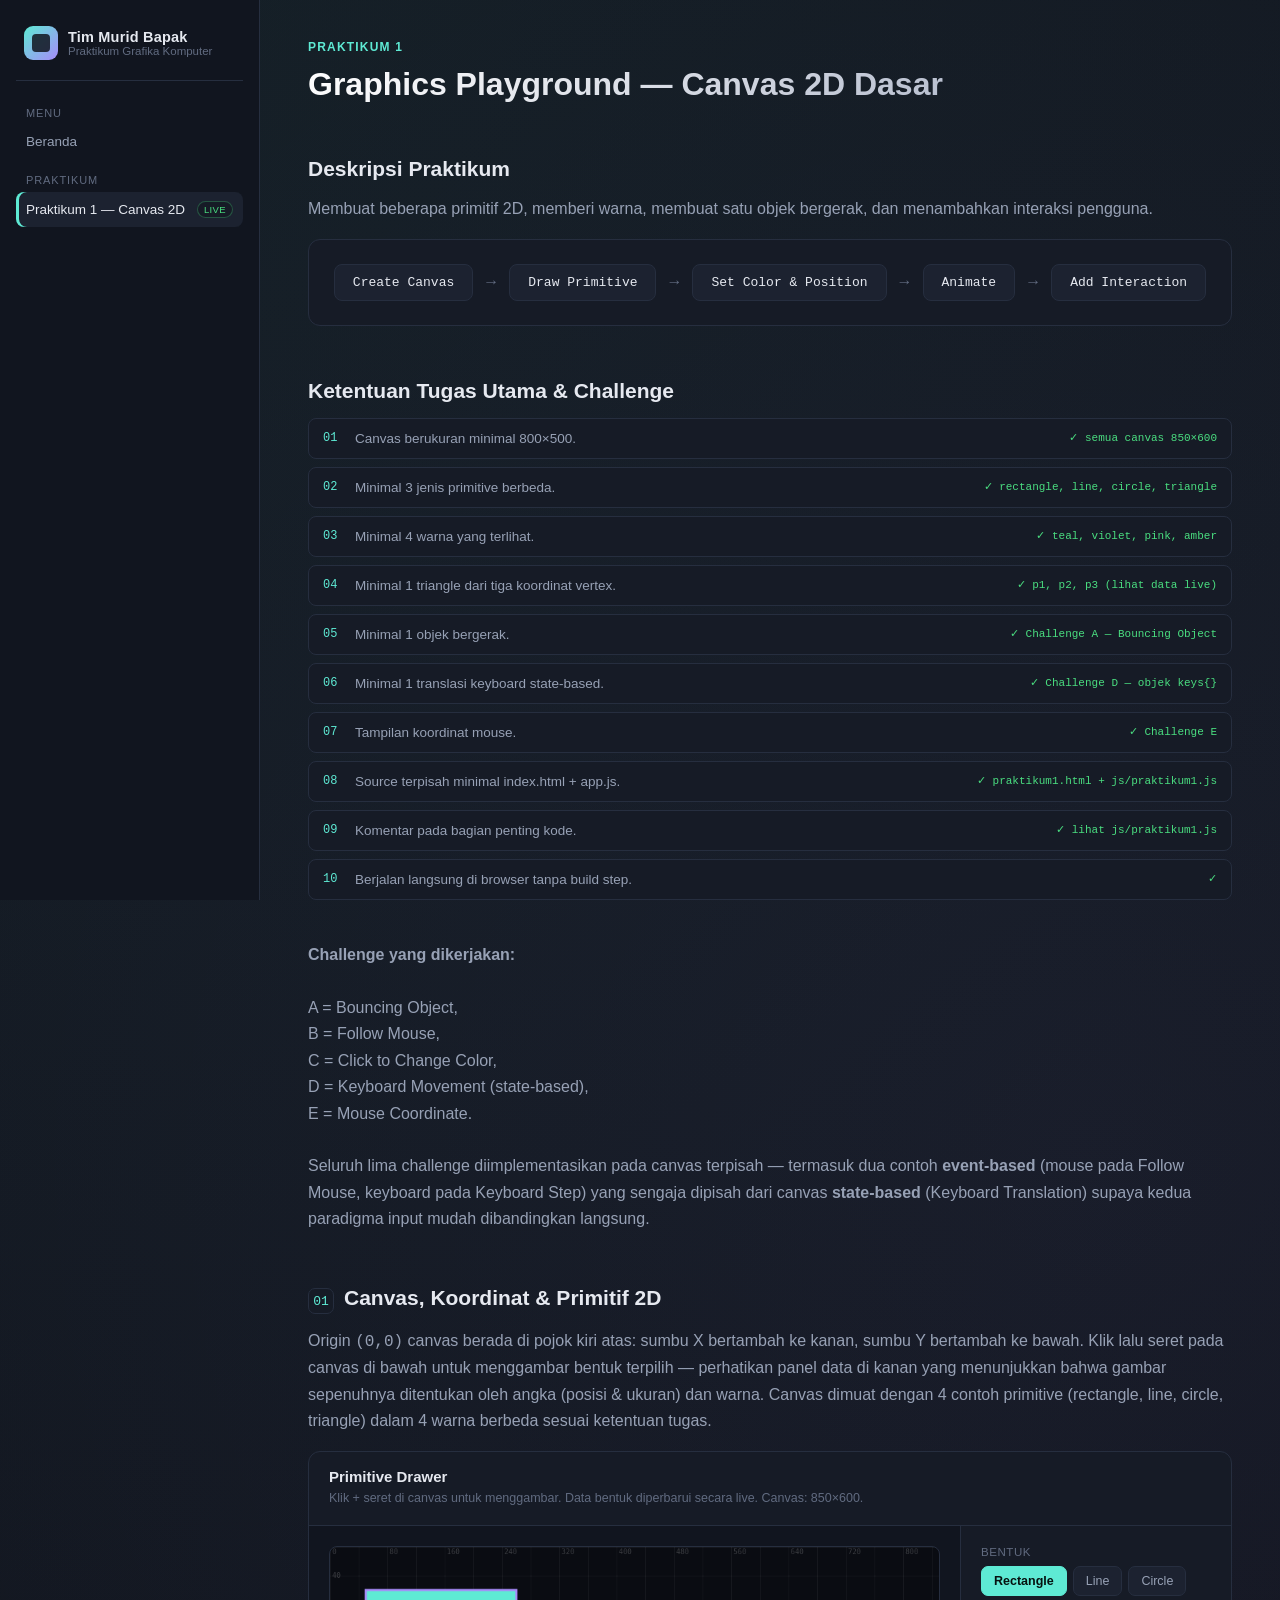
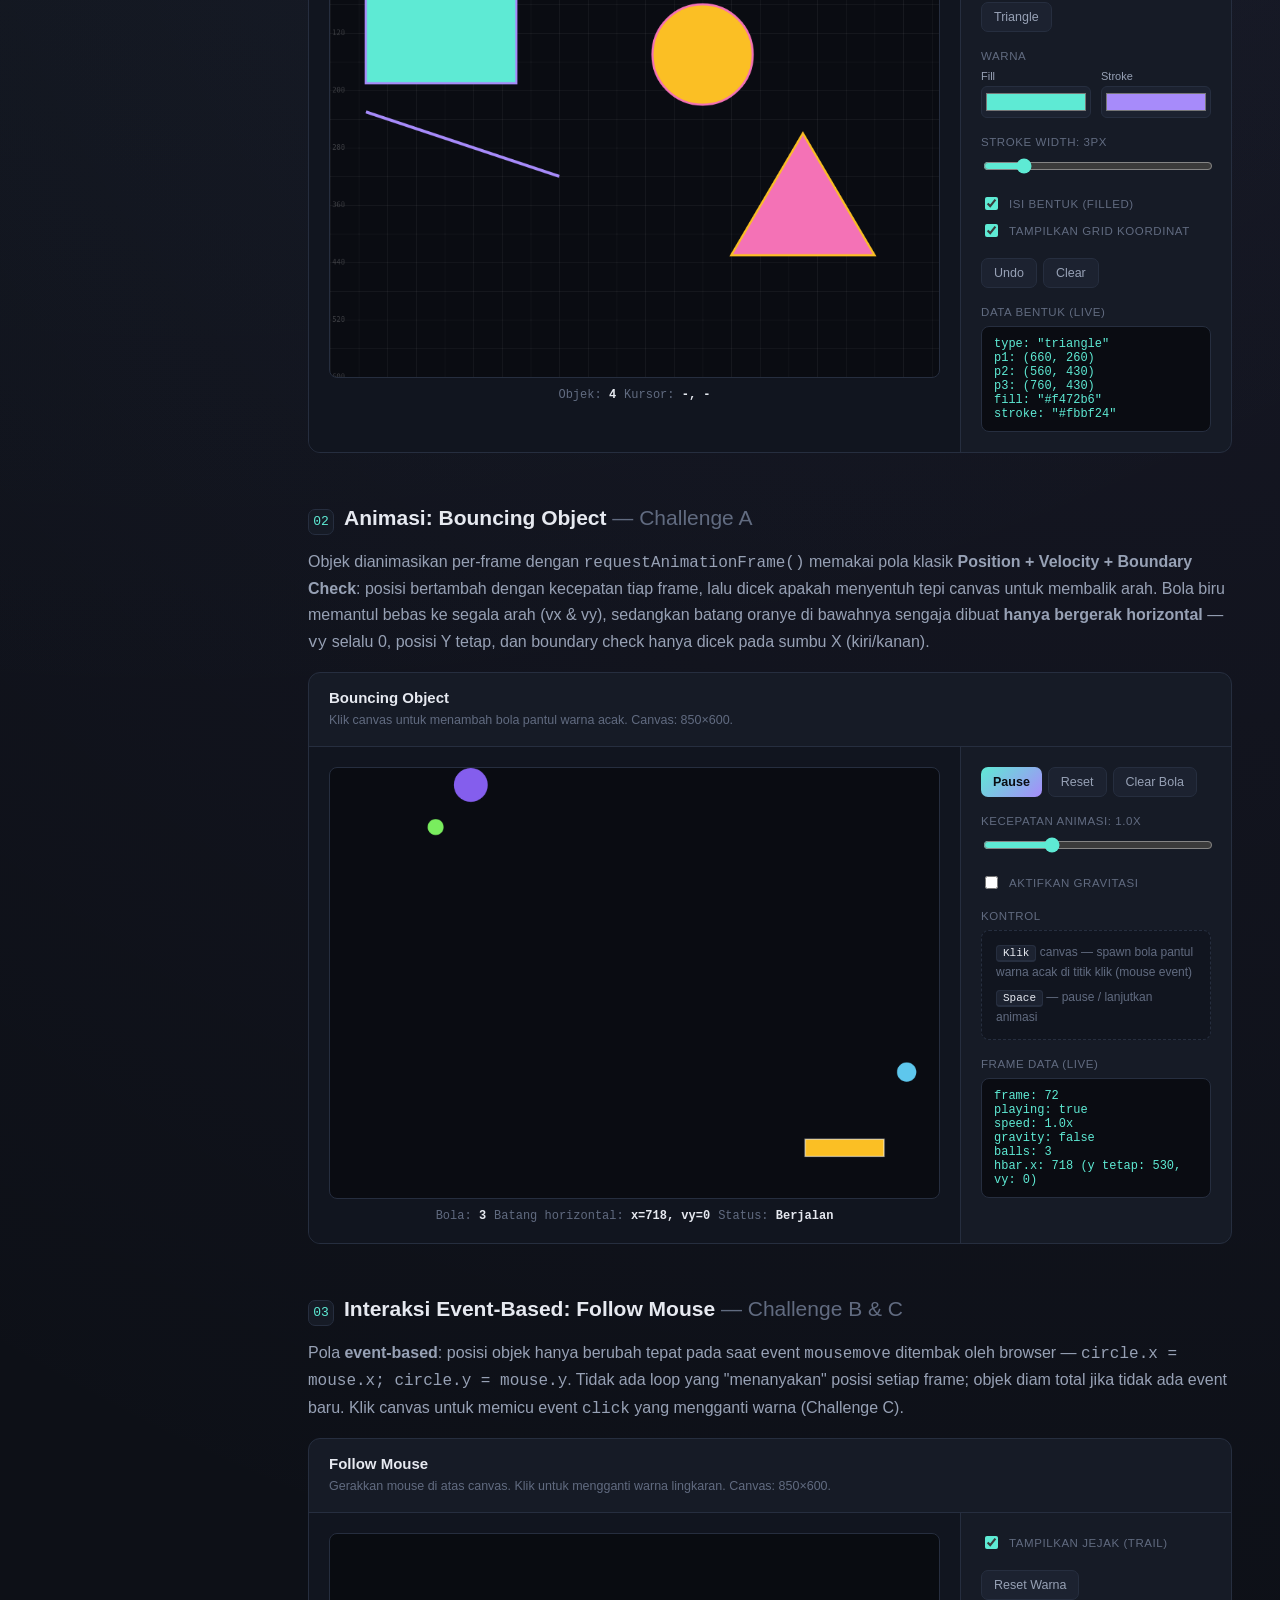
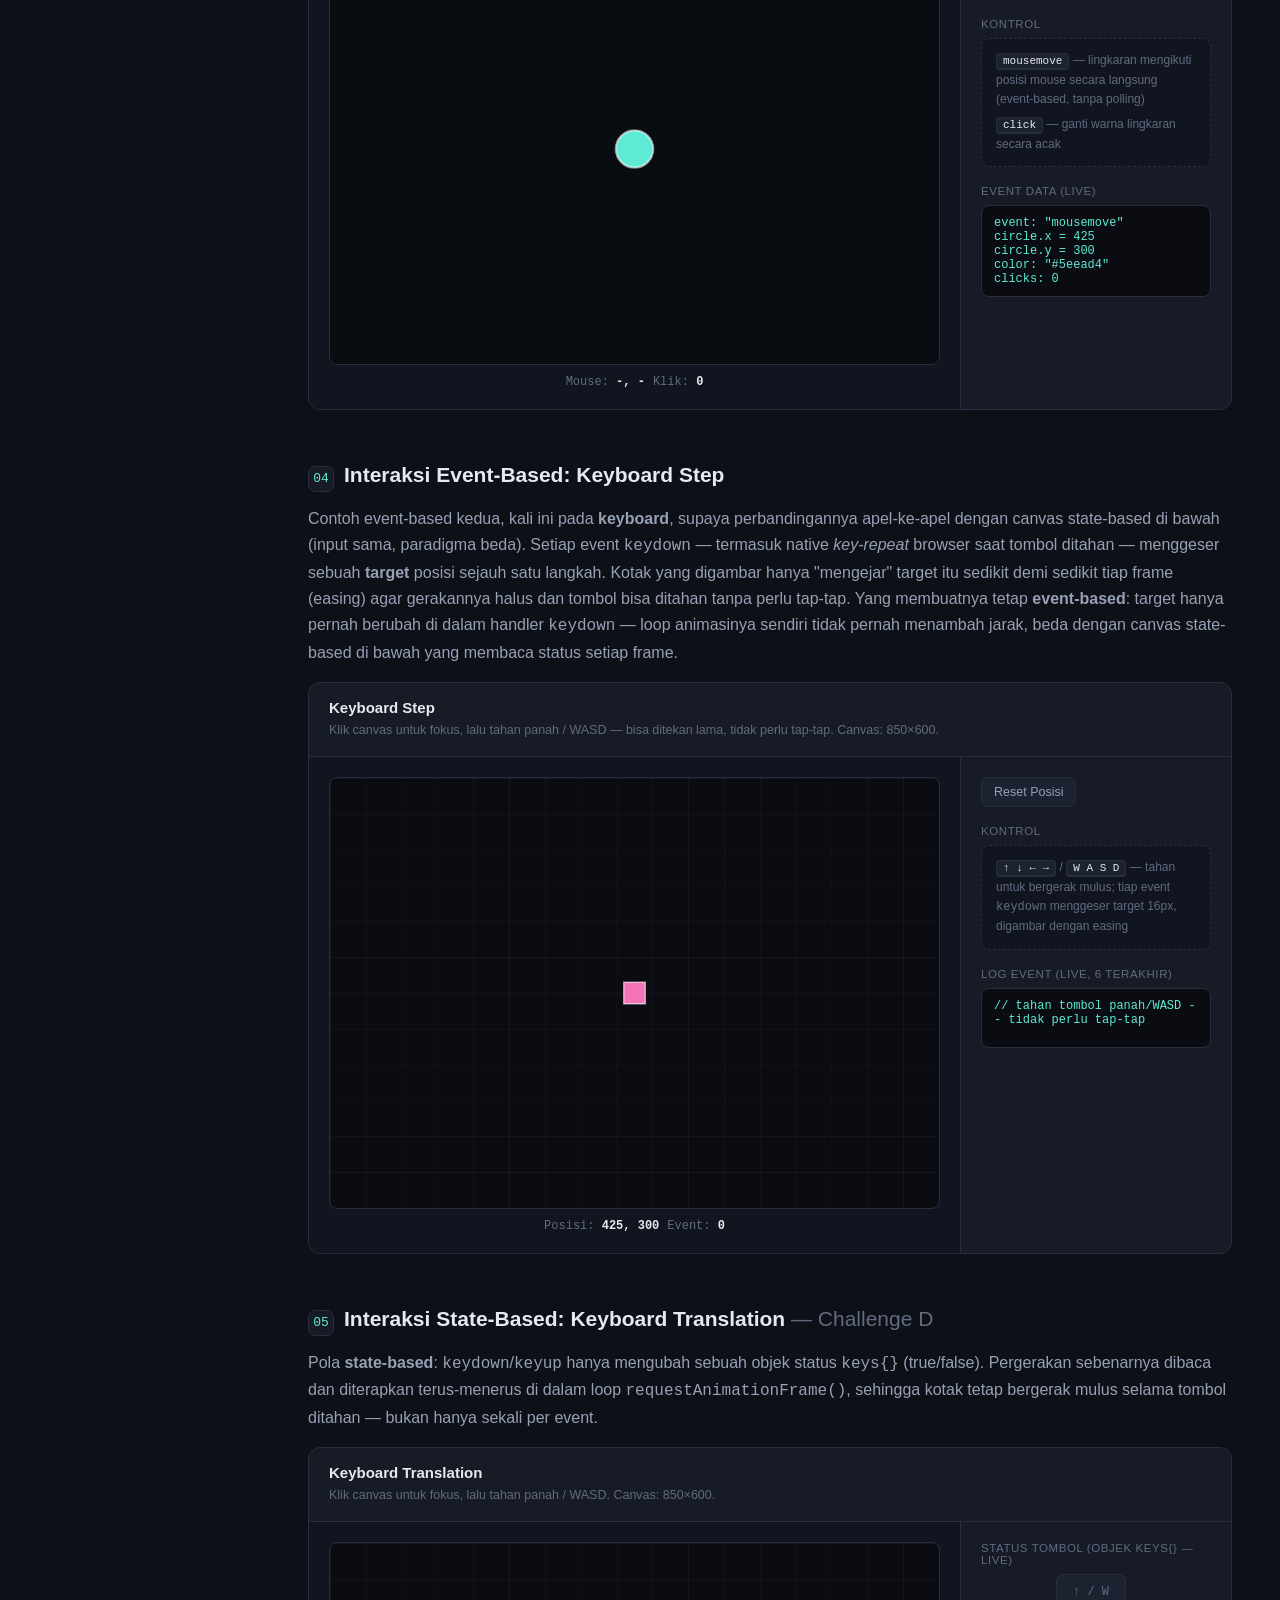
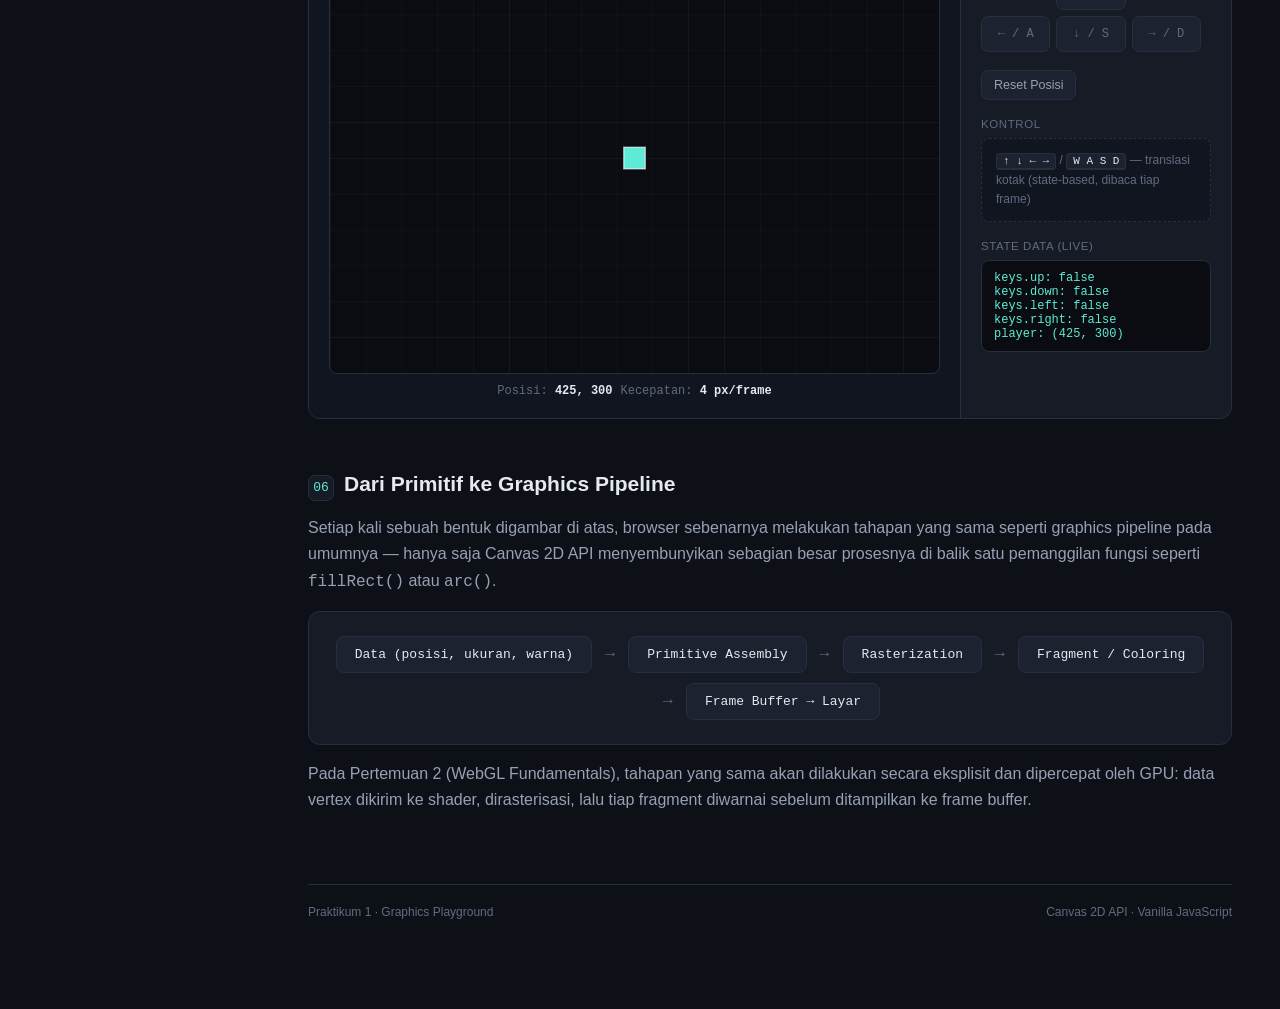
==== praktikum1.html @ 31c15d85 "Trim landing page and Praktikum 1 content, fix broken section tag Simplify the sidebar branding and " ====
<!DOCTYPE html>
<html lang="id">
<head>
<meta charset="UTF-8" />
<meta name="viewport" content="width=device-width, initial-scale=1.0" />
<title>Praktikum 1 — Graphics Playground</title>
<link rel="stylesheet" href="css/style.css" />
</head>
<body data-page="p1">

<div class="topbar">
  <button class="menu-btn" data-menu-toggle aria-label="Buka menu"></button>
  <div class="brand-text"><strong>Praktikum 1</strong></div>
</div>

<div class="shell">
  <aside class="sidebar">
    <div class="brand">
      <div class="brand-mark"></div>
      <div class="brand-text">
        <strong>Tim Murid Bapak</strong>
        <span>Praktikum Grafika Komputer</span>
      </div>
    </div>

    <div class="nav-section-label">Menu</div>
    <ul class="nav-list">
      <li><a class="nav-link" data-page="home" href="index.html">Beranda</a></li>
    </ul>

    <div class="nav-section-label">Praktikum</div>
    <ul class="nav-list">
      <li>
        <a class="nav-link" data-page="p1" href="praktikum1.html">
          Praktikum 1 — Canvas 2D
          <span class="nav-badge live">Live</span>
        </a>
      </li>
    
    </ul>
  </aside>

  <main class="main">
    <div class="eyebrow">Praktikum 1</div>
    <h1 class="page-title">Graphics Playground — Canvas 2D Dasar</h1>

    <!-- 1. DESKRIPSI -->
    <section class="block">
      <div class="section-heading">
        <h2>Deskripsi Praktikum</h2>
      </div>
      <p>
        Membuat beberapa primitif 2D, memberi warna, membuat satu objek bergerak, dan
        menambahkan interaksi pengguna.
      </p>
      <div class="flow-box">
        <div class="flow-step">Create Canvas</div>
        <div class="flow-arrow">→</div>
        <div class="flow-step">Draw Primitive</div>
        <div class="flow-arrow">→</div>
        <div class="flow-step">Set Color &amp; Position</div>
        <div class="flow-arrow">→</div>
        <div class="flow-step">Animate</div>
        <div class="flow-arrow">→</div>
        <div class="flow-step">Add Interaction</div>
      </div>
    </section>

    <!-- 2b. KETENTUAN TUGAS UTAMA & CHALLENGE (rubrik detail) -->
    <section class="block">
      <div class="section-heading">
        <h2>Ketentuan Tugas Utama &amp; Challenge</h2>
      </div>

      <ul class="objectives">
        <li><span class="idx">01</span><span>Canvas berukuran minimal 800×500.</span><span class="check">✓ semua canvas 850×600</span></li>
        <li><span class="idx">02</span><span>Minimal 3 jenis primitive berbeda.</span><span class="check">✓ rectangle, line, circle, triangle</span></li>
        <li><span class="idx">03</span><span>Minimal 4 warna yang terlihat.</span><span class="check">✓ teal, violet, pink, amber</span></li>
        <li><span class="idx">04</span><span>Minimal 1 triangle dari tiga koordinat vertex.</span><span class="check">✓ p1, p2, p3 (lihat data live)</span></li>
        <li><span class="idx">05</span><span>Minimal 1 objek bergerak.</span><span class="check">✓ Challenge A — Bouncing Object</span></li>
        <li><span class="idx">06</span><span>Minimal 1 translasi keyboard state-based.</span><span class="check">✓ Challenge D — objek keys{}</span></li>
        <li><span class="idx">07</span><span>Tampilan koordinat mouse.</span><span class="check">✓ Challenge E</span></li>
        <li><span class="idx">08</span><span>Source terpisah minimal index.html + app.js.</span><span class="check">✓ praktikum1.html + js/praktikum1.js</span></li>
        <li><span class="idx">09</span><span>Komentar pada bagian penting kode.</span><span class="check">✓ lihat js/praktikum1.js</span></li>
        <li><span class="idx">10</span><span>Berjalan langsung di browser tanpa build step.</span><span class="check">✓</span></li>
      </ul>
      <p style="margin-top:16px;">
        <br>
        <strong>Challenge yang dikerjakan:</strong> <br>
        <br>A = Bouncing Object,
        <br>B = Follow Mouse,
        <br>C = Click to Change Color, 
        <br>D = Keyboard Movement (state-based), 
        <br>E = Mouse Coordinate.<br>
        <br>Seluruh lima challenge diimplementasikan pada canvas terpisah — termasuk dua contoh
        <strong>event-based</strong> (mouse pada Follow Mouse, keyboard pada Keyboard Step)
        yang sengaja dipisah dari canvas <strong>state-based</strong> (Keyboard Translation)
        supaya kedua paradigma input mudah dibandingkan langsung.
      </p>
    </section>

    <!-- 3. PRIMITIF & KOORDINAT -->
    <section class="block">
      <div class="section-heading">
        <span class="num">01</span>
        <h2>Canvas, Koordinat &amp; Primitif 2D</h2>
      </div>
      <p>
        Origin <code>(0,0)</code> canvas berada di pojok kiri atas: sumbu X bertambah ke kanan,
        sumbu Y bertambah ke bawah. Klik lalu seret pada canvas di bawah untuk menggambar bentuk
        terpilih — perhatikan panel data di kanan yang menunjukkan bahwa gambar sepenuhnya
        ditentukan oleh angka (posisi &amp; ukuran) dan warna. Canvas dimuat dengan 4 contoh
        primitive (rectangle, line, circle, triangle) dalam 4 warna berbeda sesuai ketentuan tugas.
      </p>

      <div class="playground">
        <div class="playground-header">
          <div>
            <h3>Primitive Drawer</h3>
            <p class="desc">Klik + seret di canvas untuk menggambar. Data bentuk diperbarui secara live. Canvas: 850×600.</p>
          </div>
        </div>
        <div class="playground-body">
          <div class="canvas-wrap">
            <canvas id="canvas-primitives" width="850" height="600"></canvas>
            <div class="stat-row">
              <span>Objek: <b id="p1-count">0</b></span>
              <span>Kursor: <b id="p1-cursor">-, -</b></span>
            </div>
          </div>
          <div class="controls">
            <div class="control-group">
              <label>Bentuk</label>
              <div class="btn-row" id="p1-shapes">
                <button class="btn active" data-shape="rectangle">Rectangle</button>
                <button class="btn" data-shape="line">Line</button>
                <button class="btn" data-shape="circle">Circle</button>
                <button class="btn" data-shape="triangle">Triangle</button>
              </div>
            </div>

            <div class="control-group">
              <label>Warna</label>
              <div class="color-row">
                <div class="color-field">
                  <span>Fill</span>
                  <input type="color" id="p1-fill" value="#5eead4" />
                </div>
                <div class="color-field">
                  <span>Stroke</span>
                  <input type="color" id="p1-stroke" value="#a78bfa" />
                </div>
              </div>
            </div>

            <div class="control-group">
              <label>Stroke width: <span id="p1-strokewidth-val">3</span>px</label>
              <input type="range" id="p1-strokewidth" min="1" max="14" value="3" />
            </div>

            <div class="control-group">
              <label class="check-row"><input type="checkbox" id="p1-filled" checked /> Isi bentuk (filled)</label>
              <label class="check-row"><input type="checkbox" id="p1-grid" checked /> Tampilkan grid koordinat</label>
            </div>

            <div class="control-group">
              <div class="btn-row">
                <button class="btn" id="p1-undo">Undo</button>
                <button class="btn" id="p1-clear">Clear</button>
              </div>
            </div>

            <div class="control-group">
              <label>Data bentuk (live)</label>
              <div class="readout" id="p1-readout">// seret pada canvas untuk mulai menggambar</div>
            </div>
          </div>
        </div>
      </div>
    </section>

    <!-- 4. ANIMASI: BOUNCING OBJECT (Challenge A) -->
    <section class="block">
      <div class="section-heading">
        <span class="num">02</span>
        <h2>Animasi: Bouncing Object <span style="color:var(--text-faint); font-weight:400;">— Challenge A</span></h2>
      </div>
      <p>
        Objek dianimasikan per-frame dengan <code>requestAnimationFrame()</code> memakai pola
        klasik <strong>Position + Velocity + Boundary Check</strong>: posisi bertambah dengan
        kecepatan tiap frame, lalu dicek apakah menyentuh tepi canvas untuk membalik arah. Bola
        biru memantul bebas ke segala arah (vx &amp; vy), sedangkan batang oranye di bawahnya
        sengaja dibuat <strong>hanya bergerak horizontal</strong> — <code>vy</code> selalu 0,
        posisi Y tetap, dan boundary check hanya dicek pada sumbu X (kiri/kanan).
      </p>

      <div class="playground">
        <div class="playground-header">
          <div>
            <h3>Bouncing Object</h3>
            <p class="desc">Klik canvas untuk menambah bola pantul warna acak. Canvas: 850×600.</p>
          </div>
        </div>
        <div class="playground-body">
          <div class="canvas-wrap">
            <canvas id="canvas-anim" width="850" height="600"></canvas>
            <div class="stat-row">
              <span>Bola: <b id="p2-count">0</b></span>
              <span>Batang horizontal: <b id="p2-hbar">vy = 0</b></span>
              <span>Status: <b id="p2-status">Berjalan</b></span>
            </div>
          </div>
          <div class="controls">
            <div class="control-group">
              <div class="btn-row">
                <button class="btn primary" id="p2-playpause">Pause</button>
                <button class="btn" id="p2-reset">Reset</button>
                <button class="btn" id="p2-clearballs">Clear Bola</button>
              </div>
            </div>

            <div class="control-group">
              <label>Kecepatan animasi: <span id="p2-speed-val">1.0x</span></label>
              <input type="range" id="p2-speed" min="0.2" max="3" step="0.1" value="1" />
            </div>

            <div class="control-group">
              <label class="check-row"><input type="checkbox" id="p2-gravity" /> Aktifkan gravitasi</label>
            </div>

            <div class="control-group">
              <label>Kontrol</label>
              <div class="hint">
                <div><kbd>Klik</kbd> canvas — spawn bola pantul warna acak di titik klik (mouse event)</div>
                <div style="margin-top:6px;"><kbd>Space</kbd> — pause / lanjutkan animasi</div>
              </div>
            </div>

            <div class="control-group">
              <label>Frame data (live)</label>
              <div class="readout" id="p2-readout">// requestAnimationFrame belum berjalan</div>
            </div>
          </div>
        </div>
      </div>
    </section>

    <!-- 5. EVENT-BASED: FOLLOW MOUSE (Challenge B + C) -->
    <section class="block">
      <div class="section-heading">
        <span class="num">03</span>
        <h2>Interaksi Event-Based: Follow Mouse <span style="color:var(--text-faint); font-weight:400;">— Challenge B &amp; C</span></h2>
      </div>
      <p>
        Pola <strong>event-based</strong>: posisi objek hanya berubah tepat pada saat event
        <code>mousemove</code> ditembak oleh browser — <code>circle.x = mouse.x; circle.y = mouse.y</code>.
        Tidak ada loop yang "menanyakan" posisi setiap frame; objek diam total jika tidak ada event baru.
        Klik canvas untuk memicu event <code>click</code> yang mengganti warna (Challenge C).
      </p>

      <div class="playground">
        <div class="playground-header">
          <div>
            <h3>Follow Mouse</h3>
            <p class="desc">Gerakkan mouse di atas canvas. Klik untuk mengganti warna lingkaran. Canvas: 850×600.</p>
          </div>
        </div>
        <div class="playground-body">
          <div class="canvas-wrap">
            <canvas id="canvas-follow" width="850" height="600"></canvas>
            <div class="stat-row">
              <span>Mouse: <b id="p3-cursor">-, -</b></span>
              <span>Klik: <b id="p3-clicks">0</b></span>
            </div>
          </div>
          <div class="controls">
            <div class="control-group">
              <label class="check-row"><input type="checkbox" id="p3-trail" checked /> Tampilkan jejak (trail)</label>
            </div>
            <div class="control-group">
              <div class="btn-row">
                <button class="btn" id="p3-reset">Reset Warna</button>
              </div>
            </div>
            <div class="control-group">
              <label>Kontrol</label>
              <div class="hint">
                <div><kbd>mousemove</kbd> — lingkaran mengikuti posisi mouse secara langsung (event-based, tanpa polling)</div>
                <div style="margin-top:6px;"><kbd>click</kbd> — ganti warna lingkaran secara acak</div>
              </div>
            </div>
            <div class="control-group">
              <label>Event data (live)</label>
              <div class="readout" id="p3-readout">// gerakkan mouse ke atas canvas</div>
            </div>
          </div>
        </div>
      </div>
    </section>

    <!-- 6. EVENT-BASED: KEYBOARD STEP -->
    <section class="block">
      <div class="section-heading">
        <span class="num">04</span>
        <h2>Interaksi Event-Based: Keyboard Step</h2>
      </div>
      <p>
        Contoh event-based kedua, kali ini pada <strong>keyboard</strong>, supaya
        perbandingannya apel-ke-apel dengan canvas state-based di bawah (input sama,
        paradigma beda). Setiap event <code>keydown</code> — termasuk native
        <em>key-repeat</em> browser saat tombol ditahan — menggeser sebuah
        <strong>target</strong> posisi sejauh satu langkah. Kotak yang digambar hanya
        "mengejar" target itu sedikit demi sedikit tiap frame (easing) agar gerakannya
        halus dan tombol bisa ditahan tanpa perlu tap-tap. Yang membuatnya tetap
        <strong>event-based</strong>: target hanya pernah berubah di dalam handler
        <code>keydown</code> — loop animasinya sendiri tidak pernah menambah jarak,
        beda dengan canvas state-based di bawah yang membaca status setiap frame.
      </p>

      <div class="playground">
        <div class="playground-header">
          <div>
            <h3>Keyboard Step</h3>
            <p class="desc">Klik canvas untuk fokus, lalu tahan panah / WASD — bisa ditekan lama, tidak perlu tap-tap. Canvas: 850×600.</p>
          </div>
        </div>
        <div class="playground-body">
          <div class="canvas-wrap">
            <canvas id="canvas-key-event" width="850" height="600" tabindex="0"></canvas>
            <div class="stat-row">
              <span>Posisi: <b id="p4b-pos">425, 300</b></span>
              <span>Event: <b id="p4b-steps">0</b></span>
            </div>
          </div>
          <div class="controls">
            <div class="control-group">
              <div class="btn-row">
                <button class="btn" id="p4b-reset">Reset Posisi</button>
              </div>
            </div>

            <div class="control-group">
              <label>Kontrol</label>
              <div class="hint">
                <div><kbd>↑ ↓ ← →</kbd> / <kbd>W A S D</kbd> — tahan untuk bergerak mulus; tiap event <code>keydown</code> menggeser target 16px, digambar dengan easing</div>
              </div>
            </div>

            <div class="control-group">
              <label>Log event (live, 6 terakhir)</label>
              <div class="readout" id="p4b-readout">// tahan tombol panah/WASD -- tidak perlu tap-tap</div>
            </div>
          </div>
        </div>
      </div>
    </section>

    <!-- 7. STATE-BASED: KEYBOARD TRANSLATION (Challenge D) -->
    <section class="block">
      <div class="section-heading">
        <span class="num">05</span>
        <h2>Interaksi State-Based: Keyboard Translation <span style="color:var(--text-faint); font-weight:400;">— Challenge D</span></h2>
      </div>
      <p>
        Pola <strong>state-based</strong>: <code>keydown</code>/<code>keyup</code> hanya
        mengubah sebuah objek status <code>keys{}</code> (true/false). Pergerakan sebenarnya
        dibaca dan diterapkan terus-menerus di dalam loop <code>requestAnimationFrame()</code>,
        sehingga kotak tetap bergerak mulus selama tombol ditahan — bukan hanya sekali per event.
      </p>

      <div class="playground">
        <div class="playground-header">
          <div>
            <h3>Keyboard Translation</h3>
            <p class="desc">Klik canvas untuk fokus, lalu tahan panah / WASD. Canvas: 850×600.</p>
          </div>
        </div>
        <div class="playground-body">
          <div class="canvas-wrap">
            <canvas id="canvas-keystate" width="850" height="600" tabindex="0"></canvas>
            <div class="stat-row">
              <span>Posisi: <b id="p4-pos">400, 250</b></span>
              <span>Kecepatan: <b id="p4-speed">4 px/frame</b></span>
            </div>
          </div>
          <div class="controls">
            <div class="control-group">
              <label>Status tombol (objek keys{} — live)</label>
              <div class="key-grid">
                <div class="key-badge empty"></div>
                <div class="key-badge" data-key="up">↑ / W</div>
                <div class="key-badge empty"></div>
                <div class="key-badge" data-key="left">← / A</div>
                <div class="key-badge" data-key="down">↓ / S</div>
                <div class="key-badge" data-key="right">→ / D</div>
              </div>
            </div>

            <div class="control-group">
              <div class="btn-row">
                <button class="btn" id="p4-reset">Reset Posisi</button>
              </div>
            </div>

            <div class="control-group">
              <label>Kontrol</label>
              <div class="hint">
                <div><kbd>↑ ↓ ← →</kbd> / <kbd>W A S D</kbd> — translasi kotak (state-based, dibaca tiap frame)</div>
              </div>
            </div>

            <div class="control-group">
              <label>State data (live)</label>
              <div class="readout" id="p4-readout">// fokuskan canvas lalu tekan tombol</div>
            </div>
          </div>
        </div>
      </div>
    </section>

    <!-- 8. PIPELINE -->
    <section class="block">
      <div class="section-heading">
        <span class="num">06</span>
        <h2>Dari Primitif ke Graphics Pipeline</h2>
      </div>
      <p>
        Setiap kali sebuah bentuk digambar di atas, browser sebenarnya melakukan tahapan yang
        sama seperti graphics pipeline pada umumnya — hanya saja Canvas 2D API menyembunyikan
        sebagian besar prosesnya di balik satu pemanggilan fungsi seperti
        <code>fillRect()</code> atau <code>arc()</code>.
      </p>
      <div class="flow-box">
        <div class="flow-step">Data (posisi, ukuran, warna)</div>
        <div class="flow-arrow">→</div>
        <div class="flow-step">Primitive Assembly</div>
        <div class="flow-arrow">→</div>
        <div class="flow-step">Rasterization</div>
        <div class="flow-arrow">→</div>
        <div class="flow-step">Fragment / Coloring</div>
        <div class="flow-arrow">→</div>
        <div class="flow-step">Frame Buffer → Layar</div>
      </div>
      <p style="margin-top:16px;">
        Pada Pertemuan 2 (WebGL Fundamentals), tahapan yang sama akan dilakukan secara eksplisit
        dan dipercepat oleh GPU: data vertex dikirim ke shader, dirasterisasi, lalu tiap fragment
        diwarnai sebelum ditampilkan ke frame buffer.
      </p>
    </section>

    <div class="footer-note">
      <span>Praktikum 1 · Graphics Playground</span>
      <span>Canvas 2D API · Vanilla JavaScript</span>
    </div>
  </main>
</div>

<script src="js/nav.js"></script>
<script src="js/praktikum1.js"></script>
</body>
</html>
---- css/style.css ----
:root {
  --bg: #0d1017;
  --bg-alt: #11151f;
  --panel: #161b26;
  --panel-2: #1c2230;
  --border: #262e3f;
  --text: #e6e9f0;
  --text-dim: #97a1b5;
  --text-faint: #616b80;
  --accent: #5eead4;
  --accent-2: #a78bfa;
  --accent-3: #f472b6;
  --accent-grad: linear-gradient(135deg, #5eead4, #a78bfa);
  --danger: #f87171;
  --ok: #4ade80;
  --warn: #fbbf24;
  --radius: 12px;
  --radius-sm: 8px;
  --shadow: 0 8px 24px rgba(0, 0, 0, 0.35);
  --mono: "SFMono-Regular", Consolas, "Liberation Mono", Menlo, monospace;
  --sans: -apple-system, BlinkMacSystemFont, "Segoe UI", Roboto, Inter, Helvetica, Arial, sans-serif;
  --sidebar-w: 260px;
}

* { box-sizing: border-box; }

html, body {
  margin: 0;
  padding: 0;
  background: var(--bg);
  color: var(--text);
  font-family: var(--sans);
  scroll-behavior: smooth;
}

body {
  min-height: 100vh;
  background-image:
    radial-gradient(circle at 15% 0%, rgba(94, 234, 212, 0.06), transparent 40%),
    radial-gradient(circle at 85% 20%, rgba(167, 139, 250, 0.07), transparent 45%);
}

a { color: inherit; text-decoration: none; }

h1, h2, h3, h4 { line-height: 1.25; margin: 0 0 0.5em; }
p { line-height: 1.65; color: var(--text-dim); margin: 0 0 1em; }

code, .mono { font-family: var(--mono); }

/* ---------- Layout shell ---------- */

.shell {
  display: flex;
  min-height: 100vh;
}

.sidebar {
  width: var(--sidebar-w);
  flex-shrink: 0;
  background: var(--bg-alt);
  border-right: 1px solid var(--border);
  padding: 22px 16px;
  position: sticky;
  top: 0;
  height: 100vh;
  overflow-y: auto;
}

.brand {
  display: flex;
  align-items: center;
  gap: 10px;
  padding: 4px 8px 20px;
  margin-bottom: 12px;
  border-bottom: 1px solid var(--border);
}

.brand-mark {
  width: 34px;
  height: 34px;
  border-radius: 9px;
  background: var(--accent-grad);
  flex-shrink: 0;
  position: relative;
}
.brand-mark::after {
  content: "";
  position: absolute;
  inset: 8px;
  border-radius: 4px;
  background: var(--bg-alt);
  opacity: 0.85;
}

.brand-text { display: flex; flex-direction: column; }
.brand-text strong { font-size: 14.5px; letter-spacing: 0.2px; }
.brand-text span { font-size: 11.5px; color: var(--text-faint); }

.nav-section-label {
  font-size: 11px;
  text-transform: uppercase;
  letter-spacing: 0.08em;
  color: var(--text-faint);
  padding: 14px 10px 6px;
}

.nav-list { list-style: none; margin: 0; padding: 0; }

.nav-link {
  display: flex;
  align-items: center;
  gap: 10px;
  padding: 9px 10px;
  border-radius: var(--radius-sm);
  font-size: 13.5px;
  color: var(--text-dim);
  margin-bottom: 2px;
  transition: background 0.15s, color 0.15s;
  cursor: pointer;
}
.nav-link:hover { background: var(--panel); color: var(--text); }
.nav-link.active {
  background: var(--panel-2);
  color: var(--text);
  box-shadow: inset 3px 0 0 var(--accent);
}
.nav-link.disabled {
  color: var(--text-faint);
  cursor: default;
  pointer-events: none;
}

.nav-badge {
  margin-left: auto;
  font-size: 9.5px;
  padding: 2px 6px;
  border-radius: 999px;
  background: var(--panel);
  border: 1px solid var(--border);
  color: var(--text-faint);
  letter-spacing: 0.04em;
  text-transform: uppercase;
}
.nav-badge.soon { color: var(--warn); border-color: rgba(251, 191, 36, 0.3); }
.nav-badge.live { color: var(--ok); border-color: rgba(74, 222, 128, 0.3); }

.main {
  flex: 1;
  min-width: 0;
  padding: 40px 48px 90px;
  max-width: 1180px;
}

.topbar {
  display: none;
  align-items: center;
  justify-content: space-between;
  padding: 14px 16px;
  background: var(--bg-alt);
  border-bottom: 1px solid var(--border);
  position: sticky;
  top: 0;
  z-index: 20;
}
.menu-btn {
  width: 36px; height: 36px;
  border-radius: var(--radius-sm);
  background: var(--panel);
  border: 1px solid var(--border);
  color: var(--text);
  display: flex; align-items: center; justify-content: center;
  cursor: pointer;
}
.menu-btn span, .menu-btn::before, .menu-btn::after {
  content: ""; display: block; width: 16px; height: 2px; background: var(--text);
  position: relative;
}
.menu-btn::before { box-shadow: 0 -5px var(--text), 0 5px var(--text); }

/* ---------- Typography blocks ---------- */

.eyebrow {
  font-size: 12px;
  text-transform: uppercase;
  letter-spacing: 0.1em;
  color: var(--accent);
  font-weight: 600;
  margin-bottom: 10px;
}

.page-title {
  font-size: 32px;
  font-weight: 700;
  background: linear-gradient(135deg, #fff, #9aa4bb);
  -webkit-background-clip: text;
  background-clip: text;
  color: transparent;
}

.lede {
  font-size: 15.5px;
  color: var(--text-dim);
  max-width: 760px;
}

section.block {
  margin-top: 46px;
  padding-top: 6px;
}

.section-heading {
  display: flex;
  align-items: baseline;
  gap: 10px;
  margin-bottom: 14px;
}
.section-heading .num {
  font-family: var(--mono);
  font-size: 13px;
  color: var(--accent);
  border: 1px solid var(--border);
  background: var(--panel);
  width: 26px; height: 26px;
  border-radius: 7px;
  display: flex; align-items: center; justify-content: center;
  flex-shrink: 0;
}
.section-heading h2 { font-size: 21px; margin: 0; }

/* ---------- Cards / grid ---------- */

.card-grid {
  display: grid;
  grid-template-columns: repeat(auto-fill, minmax(280px, 1fr));
  gap: 18px;
  margin-top: 24px;
}

.card {
  background: var(--panel);
  border: 1px solid var(--border);
  border-radius: var(--radius);
  padding: 22px;
  position: relative;
  overflow: hidden;
  transition: transform 0.15s, border-color 0.15s;
}
.card.live { border-color: rgba(94, 234, 212, 0.25); }
.card.live:hover { transform: translateY(-2px); border-color: var(--accent); }
.card.soon { opacity: 0.6; }

.card .tag {
  display: inline-block;
  font-size: 10.5px;
  text-transform: uppercase;
  letter-spacing: 0.06em;
  padding: 3px 8px;
  border-radius: 999px;
  margin-bottom: 12px;
  border: 1px solid var(--border);
}
.card.live .tag { color: var(--ok); border-color: rgba(74, 222, 128, 0.3); }
.card.soon .tag { color: var(--text-faint); }

.card h3 { font-size: 17px; margin-bottom: 8px; }
.card p { font-size: 13.5px; margin-bottom: 16px; }

.card .go {
  font-size: 13px;
  font-weight: 600;
  color: var(--accent);
  display: inline-flex;
  align-items: center;
  gap: 5px;
}

/* ---------- Flow diagram (deskripsi alur) ---------- */

.flow-box {
  background: var(--panel);
  border: 1px solid var(--border);
  border-radius: var(--radius);
  padding: 24px;
  display: flex;
  flex-wrap: wrap;
  gap: 10px;
  align-items: center;
  justify-content: center;
}
.flow-step {
  background: var(--panel-2);
  border: 1px solid var(--border);
  padding: 10px 18px;
  border-radius: var(--radius-sm);
  font-family: var(--mono);
  font-size: 13px;
  white-space: nowrap;
}
.flow-arrow { color: var(--text-faint); font-size: 16px; }

@media (max-width: 720px) {
  .flow-box { flex-direction: column; }
  .flow-arrow { transform: rotate(90deg); }
}

/* ---------- Objectives list ---------- */

.objectives {
  list-style: none;
  margin: 0;
  padding: 0;
  display: grid;
  gap: 8px;
}
.objectives li {
  display: flex;
  gap: 12px;
  align-items: flex-start;
  background: var(--panel);
  border: 1px solid var(--border);
  padding: 12px 14px;
  border-radius: var(--radius-sm);
  font-size: 13.5px;
  color: var(--text-dim);
}
.objectives li .idx {
  font-family: var(--mono);
  font-size: 12px;
  color: var(--accent);
  flex-shrink: 0;
  width: 20px;
}
.objectives li.done { color: var(--text); }
.objectives li .check {
  margin-left: auto;
  font-size: 11px;
  color: var(--ok);
  font-family: var(--mono);
}

/* ---------- Playground layout ---------- */

.playground {
  background: var(--panel);
  border: 1px solid var(--border);
  border-radius: var(--radius);
  overflow: hidden;
}

.playground-header {
  padding: 16px 20px;
  border-bottom: 1px solid var(--border);
  display: flex;
  align-items: center;
  justify-content: space-between;
  gap: 12px;
  flex-wrap: wrap;
}
.playground-header h3 { margin: 0; font-size: 15px; }
.playground-header .desc { font-size: 12.5px; color: var(--text-faint); margin: 2px 0 0; }

.playground-body {
  display: flex;
  gap: 0;
  flex-wrap: wrap;
}

.canvas-wrap {
  padding: 20px;
  flex: 1 1 620px;
  display: flex;
  flex-direction: column;
  align-items: center;
  gap: 10px;
  background:
    linear-gradient(var(--bg-alt), var(--bg-alt));
  border-right: 1px solid var(--border);
}

canvas {
  background: #0a0c12;
  border: 1px solid var(--border);
  border-radius: var(--radius-sm);
  max-width: 100%;
  cursor: crosshair;
}
canvas:focus { outline: 2px solid var(--accent); outline-offset: 2px; }

.controls {
  flex: 0 0 270px;
  padding: 20px;
  display: flex;
  flex-direction: column;
  gap: 18px;
}

.control-group {
  display: flex;
  flex-direction: column;
  gap: 8px;
}
.control-group label {
  font-size: 11.5px;
  text-transform: uppercase;
  letter-spacing: 0.05em;
  color: var(--text-faint);
}

.btn-row { display: flex; flex-wrap: wrap; gap: 6px; }

.btn {
  background: var(--panel-2);
  border: 1px solid var(--border);
  color: var(--text-dim);
  font-size: 12.5px;
  padding: 7px 12px;
  border-radius: 7px;
  cursor: pointer;
  transition: all 0.15s;
  font-family: var(--sans);
}
.btn:hover { color: var(--text); border-color: var(--text-faint); }
.btn.active {
  color: #06110f;
  background: var(--accent);
  border-color: var(--accent);
  font-weight: 600;
}
.btn.primary {
  background: var(--accent-grad);
  color: #0a0c12;
  font-weight: 600;
  border: none;
}
.btn.ghost { background: transparent; }
.btn.block { width: 100%; text-align: center; }
.btn:disabled { opacity: 0.4; cursor: not-allowed; }

.color-row { display: flex; gap: 10px; }
.color-field {
  display: flex; flex-direction: column; gap: 4px; flex: 1;
}
.color-field span { font-size: 11px; color: var(--text-dim); }
input[type="color"] {
  width: 100%;
  height: 32px;
  border: 1px solid var(--border);
  border-radius: 6px;
  background: var(--panel-2);
  padding: 2px;
  cursor: pointer;
}

.check-row {
  display: flex;
  align-items: center;
  gap: 8px;
  font-size: 13px;
  color: var(--text-dim);
}
.check-row input { accent-color: var(--accent); }

input[type="range"] {
  width: 100%;
  accent-color: var(--accent);
}

.readout {
  background: #0a0c12;
  border: 1px solid var(--border);
  border-radius: 8px;
  padding: 10px 12px;
  font-family: var(--mono);
  font-size: 12px;
  color: var(--accent);
  min-height: 60px;
  white-space: pre-wrap;
  word-break: break-word;
}
.readout .k { color: var(--text-faint); }

.stat-row {
  display: flex;
  gap: 8px;
  font-size: 12px;
  color: var(--text-faint);
  font-family: var(--mono);
}
.stat-row b { color: var(--text); }

.hint {
  font-size: 12px;
  color: var(--text-faint);
  line-height: 1.6;
  padding: 12px 14px;
  background: var(--bg-alt);
  border: 1px dashed var(--border);
  border-radius: 8px;
}
.hint kbd {
  background: var(--panel-2);
  border: 1px solid var(--border);
  border-bottom-width: 2px;
  padding: 1px 6px;
  border-radius: 4px;
  font-family: var(--mono);
  font-size: 11px;
  color: var(--text);
}

.key-grid {
  display: grid;
  grid-template-columns: repeat(3, 1fr);
  gap: 6px;
  max-width: 220px;
}
.key-badge {
  background: var(--panel-2);
  border: 1px solid var(--border);
  border-radius: 7px;
  padding: 10px 0;
  text-align: center;
  font-family: var(--mono);
  font-size: 12px;
  color: var(--text-faint);
  transition: background 0.1s, color 0.1s, transform 0.1s;
}
.key-badge.empty { visibility: hidden; }
.key-badge.active {
  background: var(--accent);
  border-color: var(--accent);
  color: #06110f;
  font-weight: 700;
  transform: scale(0.96);
}

.swatch-row { display: flex; gap: 8px; flex-wrap: wrap; }
.swatch {
  display: flex; align-items: center; gap: 6px;
  font-size: 11px; color: var(--text-faint);
  font-family: var(--mono);
}
.swatch i {
  width: 12px; height: 12px; border-radius: 3px; display: inline-block; flex-shrink: 0;
}

.footer-note {
  margin-top: 70px;
  padding-top: 20px;
  border-top: 1px solid var(--border);
  font-size: 12px;
  color: var(--text-faint);
  display: flex;
  justify-content: space-between;
  flex-wrap: wrap;
  gap: 10px;
}

@media (max-width: 980px) {
  .sidebar { position: fixed; left: 0; top: 0; z-index: 40; transform: translateX(-100%); transition: transform 0.2s; box-shadow: var(--shadow); }
  .sidebar.open { transform: translateX(0); }
  .topbar { display: flex; }
  .main { padding: 26px 18px 70px; }
  .page-title { font-size: 26px; }
  .canvas-wrap { border-right: none; border-bottom: 1px solid var(--border); }
}
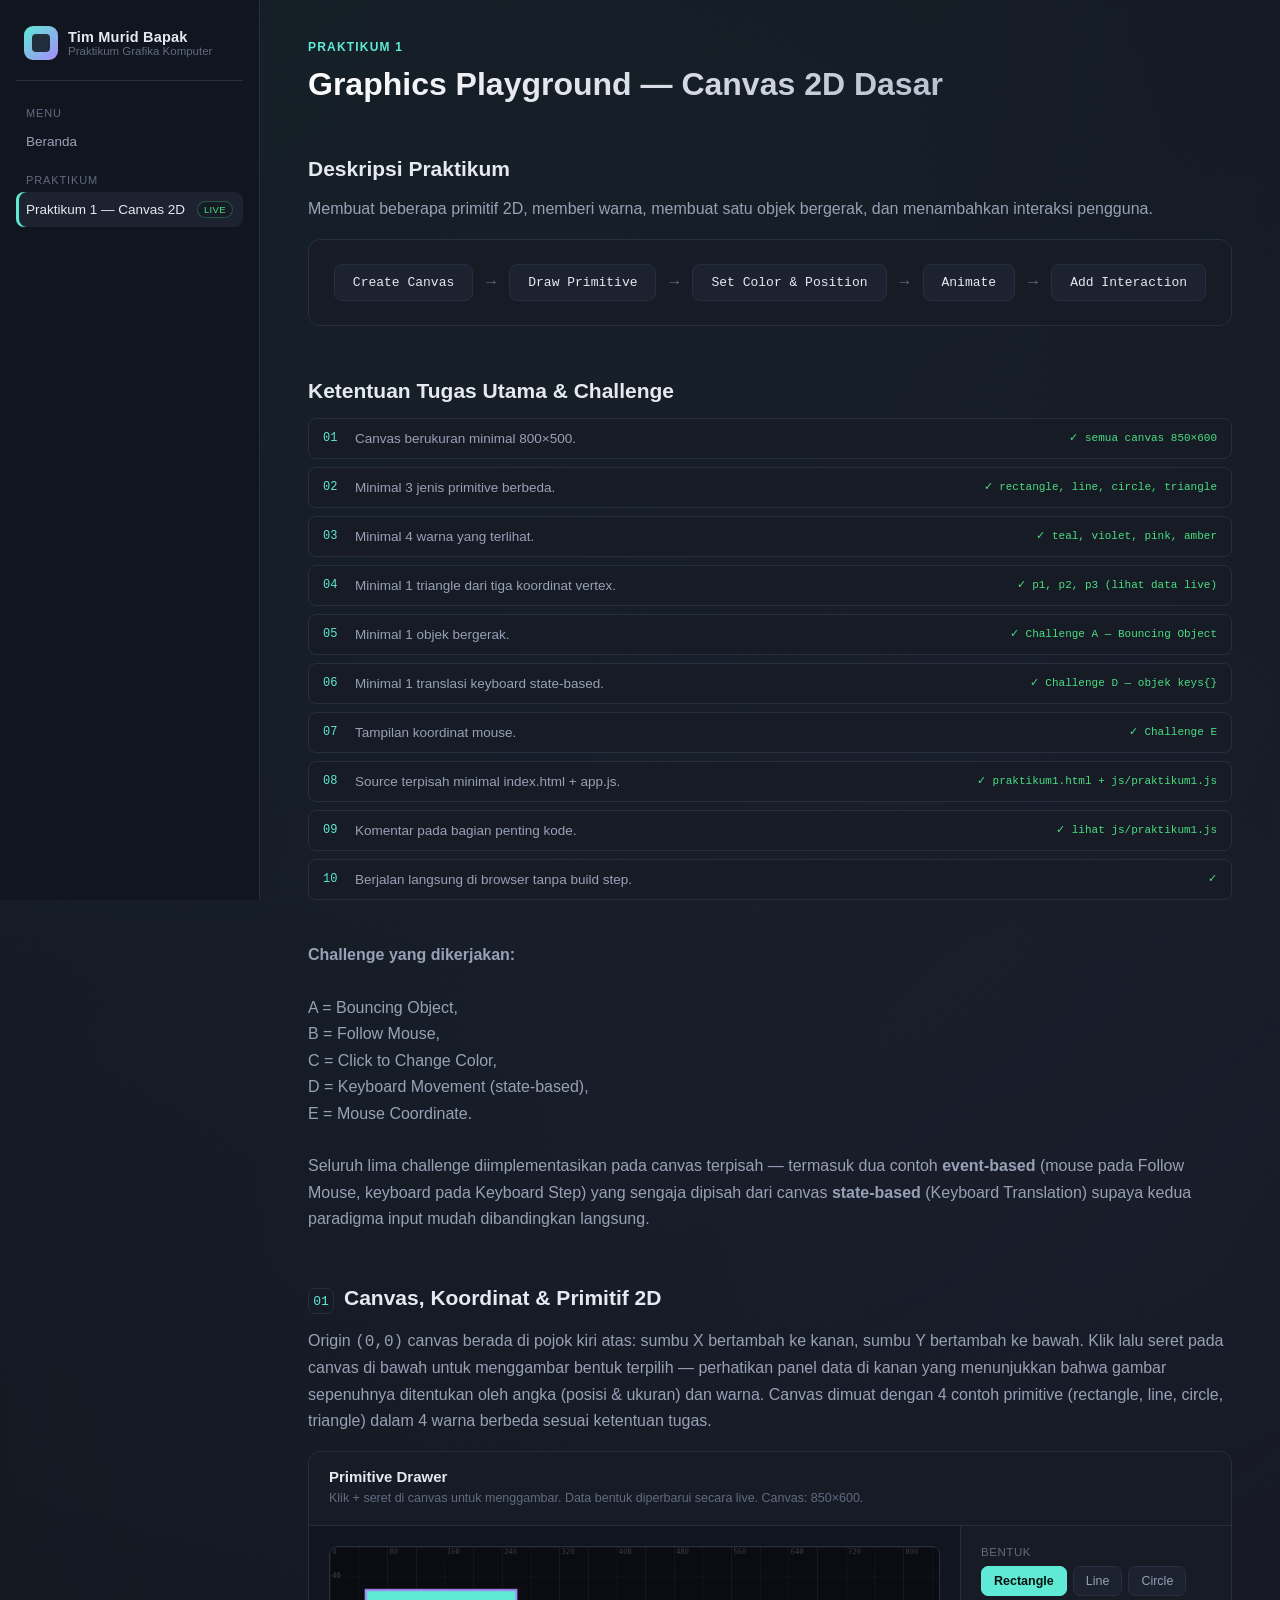
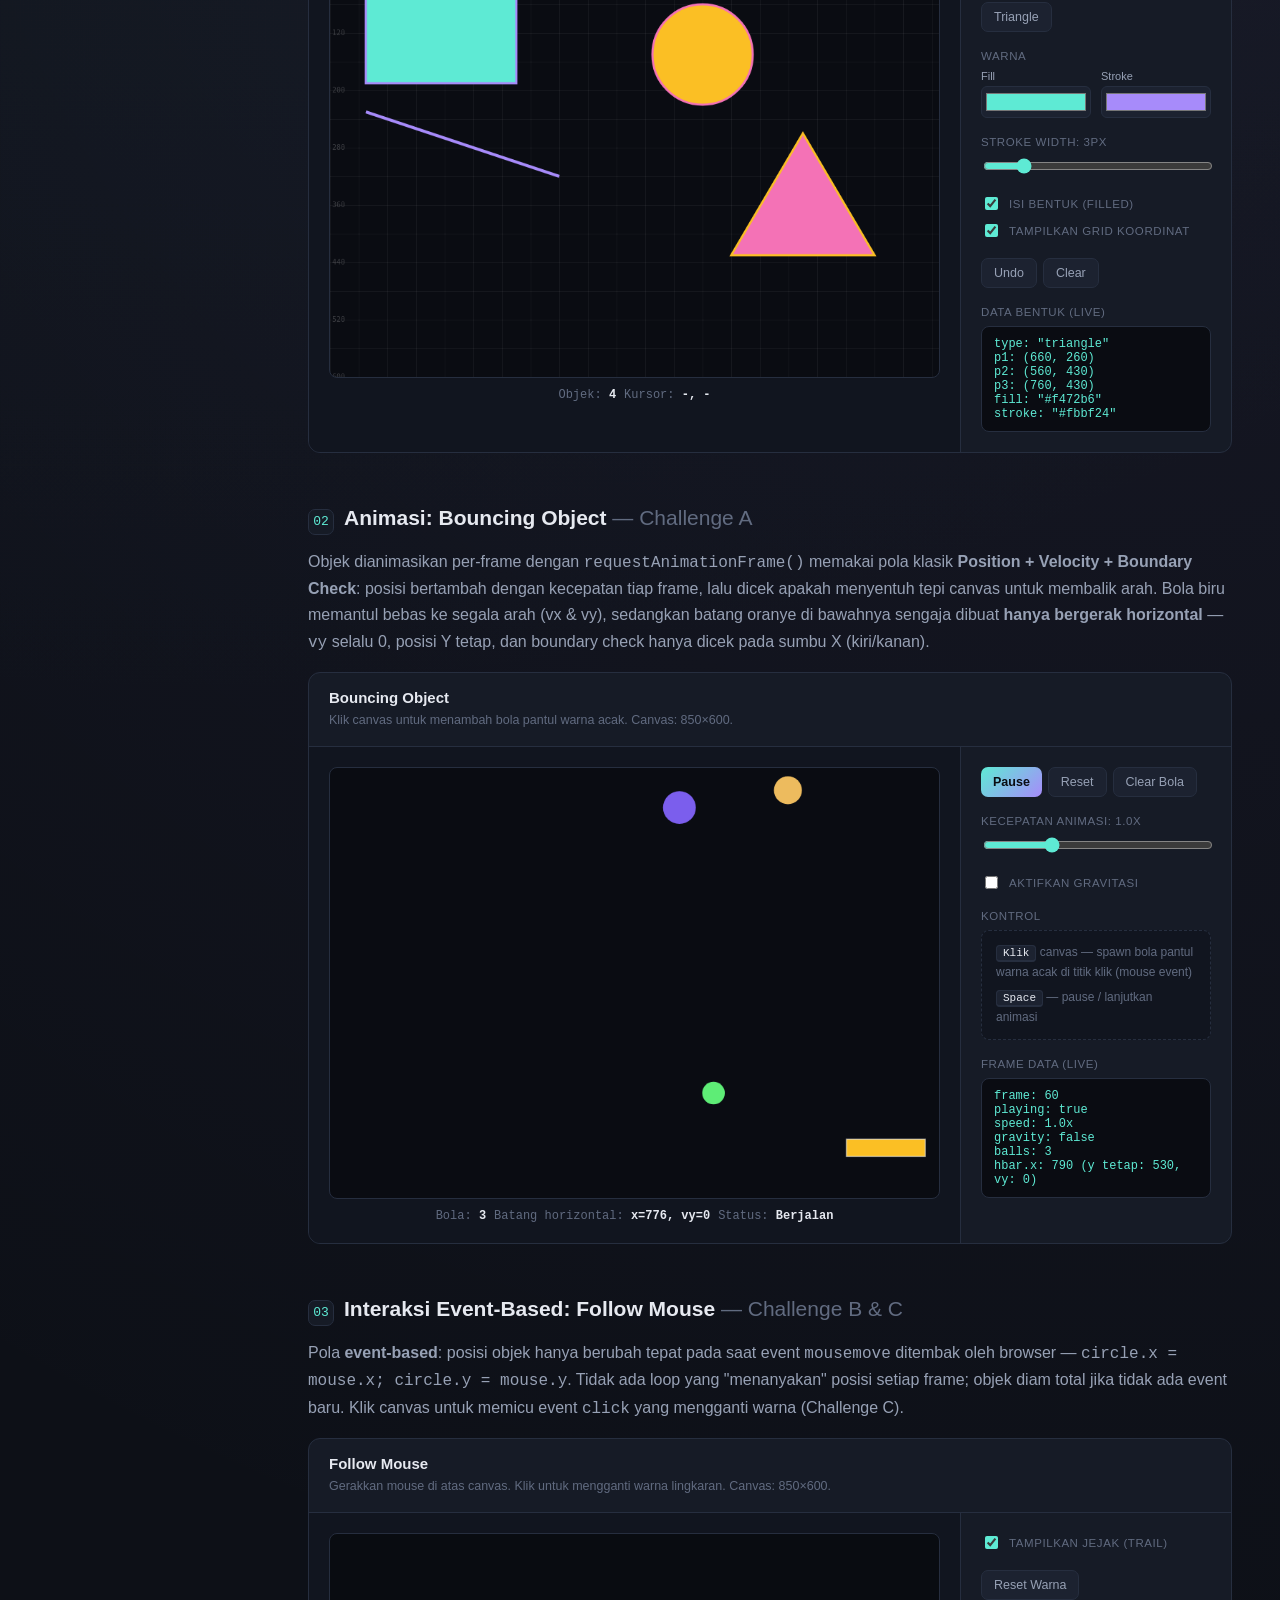
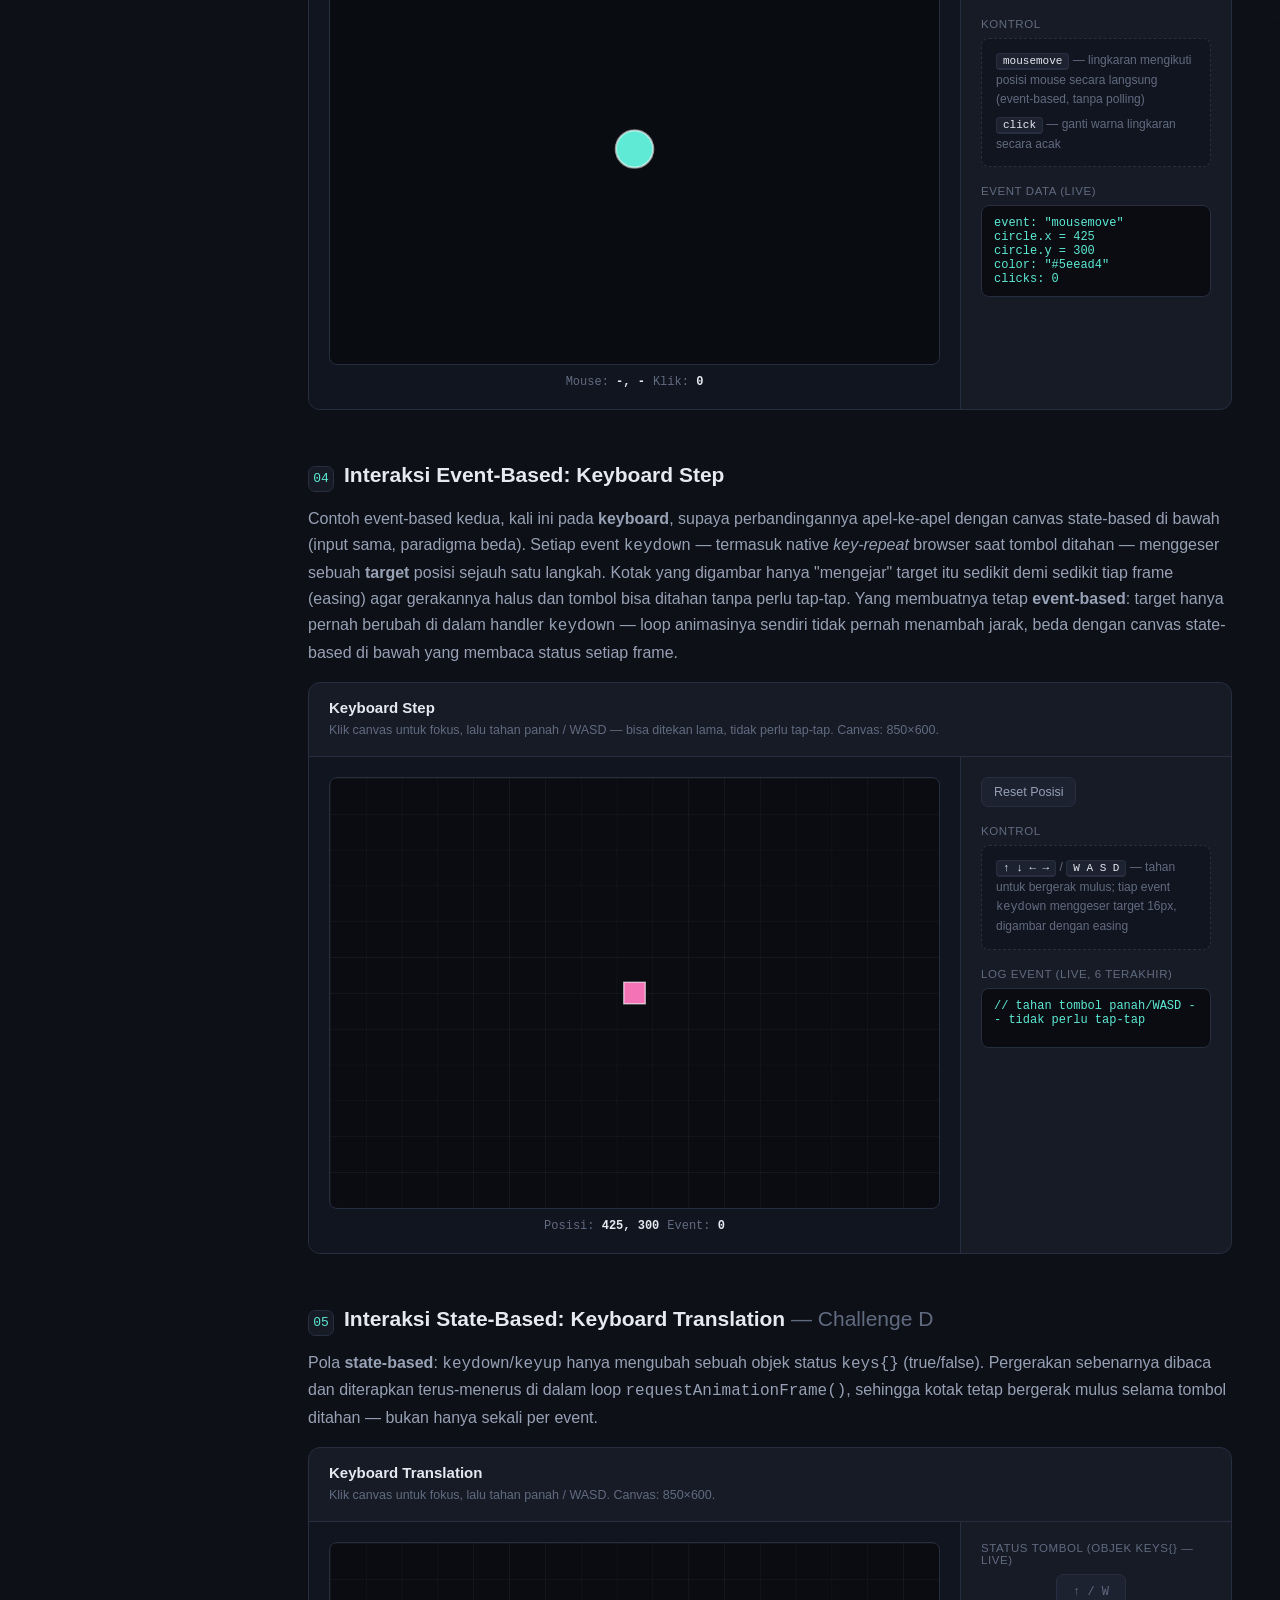
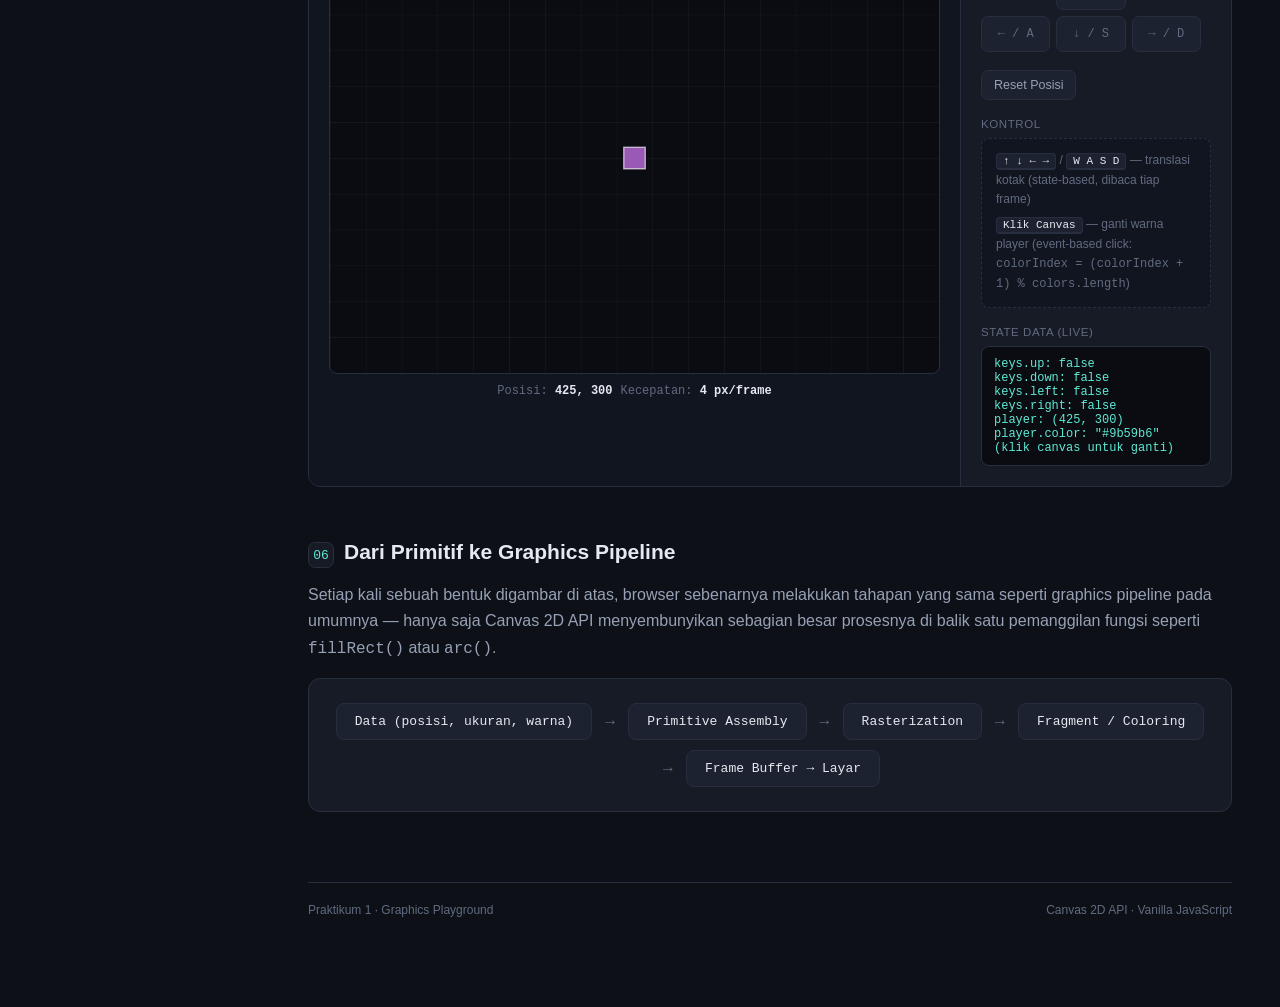
==== commit 23416e51: "Tambah fitur klik warna pada bagian C" ====
--- a/praktikum1.html
+++ b/praktikum1.html
@@ -1,461 +1,477 @@
 <!DOCTYPE html>
 <html lang="id">
+
 <head>
-<meta charset="UTF-8" />
-<meta name="viewport" content="width=device-width, initial-scale=1.0" />
-<title>Praktikum 1 — Graphics Playground</title>
-<link rel="stylesheet" href="css/style.css" />
+  <meta charset="UTF-8" />
+  <meta name="viewport" content="width=device-width, initial-scale=1.0" />
+  <title>Praktikum 1 — Graphics Playground</title>
+  <link rel="stylesheet" href="css/style.css" />
 </head>
+
 <body data-page="p1">
 
-<div class="topbar">
-  <button class="menu-btn" data-menu-toggle aria-label="Buka menu"></button>
-  <div class="brand-text"><strong>Praktikum 1</strong></div>
-</div>
-
-<div class="shell">
-  <aside class="sidebar">
-    <div class="brand">
-      <div class="brand-mark"></div>
-      <div class="brand-text">
-        <strong>Tim Murid Bapak</strong>
-        <span>Praktikum Grafika Komputer</span>
+  <div class="topbar">
+    <button class="menu-btn" data-menu-toggle aria-label="Buka menu"></button>
+    <div class="brand-text"><strong>Praktikum 1</strong></div>
+  </div>
+
+  <div class="shell">
+    <aside class="sidebar">
+      <div class="brand">
+        <div class="brand-mark"></div>
+        <div class="brand-text">
+          <strong>Tim Murid Bapak</strong>
+          <span>Praktikum Grafika Komputer</span>
+        </div>
       </div>
-    </div>
-
-    <div class="nav-section-label">Menu</div>
-    <ul class="nav-list">
-      <li><a class="nav-link" data-page="home" href="index.html">Beranda</a></li>
-    </ul>
-
-    <div class="nav-section-label">Praktikum</div>
-    <ul class="nav-list">
-      <li>
-        <a class="nav-link" data-page="p1" href="praktikum1.html">
-          Praktikum 1 — Canvas 2D
-          <span class="nav-badge live">Live</span>
-        </a>
-      </li>
-    
-    </ul>
-  </aside>
-
-  <main class="main">
-    <div class="eyebrow">Praktikum 1</div>
-    <h1 class="page-title">Graphics Playground — Canvas 2D Dasar</h1>
-
-    <!-- 1. DESKRIPSI -->
-    <section class="block">
-      <div class="section-heading">
-        <h2>Deskripsi Praktikum</h2>
+
+      <div class="nav-section-label">Menu</div>
+      <ul class="nav-list">
+        <li><a class="nav-link" data-page="home" href="index.html">Beranda</a></li>
+      </ul>
+
+      <div class="nav-section-label">Praktikum</div>
+      <ul class="nav-list">
+        <li>
+          <a class="nav-link" data-page="p1" href="praktikum1.html">
+            Praktikum 1 — Canvas 2D
+            <span class="nav-badge live">Live</span>
+          </a>
+        </li>
+
+      </ul>
+    </aside>
+
+    <main class="main">
+      <div class="eyebrow">Praktikum 1</div>
+      <h1 class="page-title">Graphics Playground — Canvas 2D Dasar</h1>
+
+      <!-- 1. DESKRIPSI -->
+      <section class="block">
+        <div class="section-heading">
+          <h2>Deskripsi Praktikum</h2>
+        </div>
+        <p>
+          Membuat beberapa primitif 2D, memberi warna, membuat satu objek bergerak, dan
+          menambahkan interaksi pengguna.
+        </p>
+        <div class="flow-box">
+          <div class="flow-step">Create Canvas</div>
+          <div class="flow-arrow">→</div>
+          <div class="flow-step">Draw Primitive</div>
+          <div class="flow-arrow">→</div>
+          <div class="flow-step">Set Color &amp; Position</div>
+          <div class="flow-arrow">→</div>
+          <div class="flow-step">Animate</div>
+          <div class="flow-arrow">→</div>
+          <div class="flow-step">Add Interaction</div>
+        </div>
+      </section>
+
+      <!-- 2b. KETENTUAN TUGAS UTAMA & CHALLENGE (rubrik detail) -->
+      <section class="block">
+        <div class="section-heading">
+          <h2>Ketentuan Tugas Utama &amp; Challenge</h2>
+        </div>
+
+        <ul class="objectives">
+          <li><span class="idx">01</span><span>Canvas berukuran minimal 800×500.</span><span class="check">✓ semua
+              canvas 850×600</span></li>
+          <li><span class="idx">02</span><span>Minimal 3 jenis primitive berbeda.</span><span class="check">✓ rectangle,
+              line, circle, triangle</span></li>
+          <li><span class="idx">03</span><span>Minimal 4 warna yang terlihat.</span><span class="check">✓ teal, violet,
+              pink, amber</span></li>
+          <li><span class="idx">04</span><span>Minimal 1 triangle dari tiga koordinat vertex.</span><span
+              class="check">✓ p1, p2, p3 (lihat data live)</span></li>
+          <li><span class="idx">05</span><span>Minimal 1 objek bergerak.</span><span class="check">✓ Challenge A —
+              Bouncing Object</span></li>
+          <li><span class="idx">06</span><span>Minimal 1 translasi keyboard state-based.</span><span class="check">✓
+              Challenge D — objek keys{}</span></li>
+          <li><span class="idx">07</span><span>Tampilan koordinat mouse.</span><span class="check">✓ Challenge E</span>
+          </li>
+          <li><span class="idx">08</span><span>Source terpisah minimal index.html + app.js.</span><span class="check">✓
+              praktikum1.html + js/praktikum1.js</span></li>
+          <li><span class="idx">09</span><span>Komentar pada bagian penting kode.</span><span class="check">✓ lihat
+              js/praktikum1.js</span></li>
+          <li><span class="idx">10</span><span>Berjalan langsung di browser tanpa build step.</span><span
+              class="check">✓</span></li>
+        </ul>
+        <p style="margin-top:16px;">
+          <br>
+          <strong>Challenge yang dikerjakan:</strong> <br>
+          <br>A = Bouncing Object,
+          <br>B = Follow Mouse,
+          <br>C = Click to Change Color,
+          <br>D = Keyboard Movement (state-based),
+          <br>E = Mouse Coordinate.<br>
+          <br>Seluruh lima challenge diimplementasikan pada canvas terpisah — termasuk dua contoh
+          <strong>event-based</strong> (mouse pada Follow Mouse, keyboard pada Keyboard Step)
+          yang sengaja dipisah dari canvas <strong>state-based</strong> (Keyboard Translation)
+          supaya kedua paradigma input mudah dibandingkan langsung.
+        </p>
+      </section>
+
+      <!-- 3. PRIMITIF & KOORDINAT -->
+      <section class="block">
+        <div class="section-heading">
+          <span class="num">01</span>
+          <h2>Canvas, Koordinat &amp; Primitif 2D</h2>
+        </div>
+        <p>
+          Origin <code>(0,0)</code> canvas berada di pojok kiri atas: sumbu X bertambah ke kanan,
+          sumbu Y bertambah ke bawah. Klik lalu seret pada canvas di bawah untuk menggambar bentuk
+          terpilih — perhatikan panel data di kanan yang menunjukkan bahwa gambar sepenuhnya
+          ditentukan oleh angka (posisi &amp; ukuran) dan warna. Canvas dimuat dengan 4 contoh
+          primitive (rectangle, line, circle, triangle) dalam 4 warna berbeda sesuai ketentuan tugas.
+        </p>
+
+        <div class="playground">
+          <div class="playground-header">
+            <div>
+              <h3>Primitive Drawer</h3>
+              <p class="desc">Klik + seret di canvas untuk menggambar. Data bentuk diperbarui secara live. Canvas:
+                850×600.</p>
+            </div>
+          </div>
+          <div class="playground-body">
+            <div class="canvas-wrap">
+              <canvas id="canvas-primitives" width="850" height="600"></canvas>
+              <div class="stat-row">
+                <span>Objek: <b id="p1-count">0</b></span>
+                <span>Kursor: <b id="p1-cursor">-, -</b></span>
+              </div>
+            </div>
+            <div class="controls">
+              <div class="control-group">
+                <label>Bentuk</label>
+                <div class="btn-row" id="p1-shapes">
+                  <button class="btn active" data-shape="rectangle">Rectangle</button>
+                  <button class="btn" data-shape="line">Line</button>
+                  <button class="btn" data-shape="circle">Circle</button>
+                  <button class="btn" data-shape="triangle">Triangle</button>
+                </div>
+              </div>
+
+              <div class="control-group">
+                <label>Warna</label>
+                <div class="color-row">
+                  <div class="color-field">
+                    <span>Fill</span>
+                    <input type="color" id="p1-fill" value="#5eead4" />
+                  </div>
+                  <div class="color-field">
+                    <span>Stroke</span>
+                    <input type="color" id="p1-stroke" value="#a78bfa" />
+                  </div>
+                </div>
+              </div>
+
+              <div class="control-group">
+                <label>Stroke width: <span id="p1-strokewidth-val">3</span>px</label>
+                <input type="range" id="p1-strokewidth" min="1" max="14" value="3" />
+              </div>
+
+              <div class="control-group">
+                <label class="check-row"><input type="checkbox" id="p1-filled" checked /> Isi bentuk (filled)</label>
+                <label class="check-row"><input type="checkbox" id="p1-grid" checked /> Tampilkan grid koordinat</label>
+              </div>
+
+              <div class="control-group">
+                <div class="btn-row">
+                  <button class="btn" id="p1-undo">Undo</button>
+                  <button class="btn" id="p1-clear">Clear</button>
+                </div>
+              </div>
+
+              <div class="control-group">
+                <label>Data bentuk (live)</label>
+                <div class="readout" id="p1-readout">// seret pada canvas untuk mulai menggambar</div>
+              </div>
+            </div>
+          </div>
+        </div>
+      </section>
+
+      <!-- 4. ANIMASI: BOUNCING OBJECT (Challenge A) -->
+      <section class="block">
+        <div class="section-heading">
+          <span class="num">02</span>
+          <h2>Animasi: Bouncing Object <span style="color:var(--text-faint); font-weight:400;">— Challenge A</span></h2>
+        </div>
+        <p>
+          Objek dianimasikan per-frame dengan <code>requestAnimationFrame()</code> memakai pola
+          klasik <strong>Position + Velocity + Boundary Check</strong>: posisi bertambah dengan
+          kecepatan tiap frame, lalu dicek apakah menyentuh tepi canvas untuk membalik arah. Bola
+          biru memantul bebas ke segala arah (vx &amp; vy), sedangkan batang oranye di bawahnya
+          sengaja dibuat <strong>hanya bergerak horizontal</strong> — <code>vy</code> selalu 0,
+          posisi Y tetap, dan boundary check hanya dicek pada sumbu X (kiri/kanan).
+        </p>
+
+        <div class="playground">
+          <div class="playground-header">
+            <div>
+              <h3>Bouncing Object</h3>
+              <p class="desc">Klik canvas untuk menambah bola pantul warna acak. Canvas: 850×600.</p>
+            </div>
+          </div>
+          <div class="playground-body">
+            <div class="canvas-wrap">
+              <canvas id="canvas-anim" width="850" height="600"></canvas>
+              <div class="stat-row">
+                <span>Bola: <b id="p2-count">0</b></span>
+                <span>Batang horizontal: <b id="p2-hbar">vy = 0</b></span>
+                <span>Status: <b id="p2-status">Berjalan</b></span>
+              </div>
+            </div>
+            <div class="controls">
+              <div class="control-group">
+                <div class="btn-row">
+                  <button class="btn primary" id="p2-playpause">Pause</button>
+                  <button class="btn" id="p2-reset">Reset</button>
+                  <button class="btn" id="p2-clearballs">Clear Bola</button>
+                </div>
+              </div>
+
+              <div class="control-group">
+                <label>Kecepatan animasi: <span id="p2-speed-val">1.0x</span></label>
+                <input type="range" id="p2-speed" min="0.2" max="3" step="0.1" value="1" />
+              </div>
+
+              <div class="control-group">
+                <label class="check-row"><input type="checkbox" id="p2-gravity" /> Aktifkan gravitasi</label>
+              </div>
+
+              <div class="control-group">
+                <label>Kontrol</label>
+                <div class="hint">
+                  <div><kbd>Klik</kbd> canvas — spawn bola pantul warna acak di titik klik (mouse event)</div>
+                  <div style="margin-top:6px;"><kbd>Space</kbd> — pause / lanjutkan animasi</div>
+                </div>
+              </div>
+
+              <div class="control-group">
+                <label>Frame data (live)</label>
+                <div class="readout" id="p2-readout">// requestAnimationFrame belum berjalan</div>
+              </div>
+            </div>
+          </div>
+        </div>
+      </section>
+
+      <!-- 5. EVENT-BASED: FOLLOW MOUSE (Challenge B + C) -->
+      <section class="block">
+        <div class="section-heading">
+          <span class="num">03</span>
+          <h2>Interaksi Event-Based: Follow Mouse <span style="color:var(--text-faint); font-weight:400;">— Challenge B
+              &amp; C</span></h2>
+        </div>
+        <p>
+          Pola <strong>event-based</strong>: posisi objek hanya berubah tepat pada saat event
+          <code>mousemove</code> ditembak oleh browser — <code>circle.x = mouse.x; circle.y = mouse.y</code>.
+          Tidak ada loop yang "menanyakan" posisi setiap frame; objek diam total jika tidak ada event baru.
+          Klik canvas untuk memicu event <code>click</code> yang mengganti warna (Challenge C).
+        </p>
+
+        <div class="playground">
+          <div class="playground-header">
+            <div>
+              <h3>Follow Mouse</h3>
+              <p class="desc">Gerakkan mouse di atas canvas. Klik untuk mengganti warna lingkaran. Canvas: 850×600.</p>
+            </div>
+          </div>
+          <div class="playground-body">
+            <div class="canvas-wrap">
+              <canvas id="canvas-follow" width="850" height="600"></canvas>
+              <div class="stat-row">
+                <span>Mouse: <b id="p3-cursor">-, -</b></span>
+                <span>Klik: <b id="p3-clicks">0</b></span>
+              </div>
+            </div>
+            <div class="controls">
+              <div class="control-group">
+                <label class="check-row"><input type="checkbox" id="p3-trail" checked /> Tampilkan jejak (trail)</label>
+              </div>
+              <div class="control-group">
+                <div class="btn-row">
+                  <button class="btn" id="p3-reset">Reset Warna</button>
+                </div>
+              </div>
+              <div class="control-group">
+                <label>Kontrol</label>
+                <div class="hint">
+                  <div><kbd>mousemove</kbd> — lingkaran mengikuti posisi mouse secara langsung (event-based, tanpa
+                    polling)</div>
+                  <div style="margin-top:6px;"><kbd>click</kbd> — ganti warna lingkaran secara acak</div>
+                </div>
+              </div>
+              <div class="control-group">
+                <label>Event data (live)</label>
+                <div class="readout" id="p3-readout">// gerakkan mouse ke atas canvas</div>
+              </div>
+            </div>
+          </div>
+        </div>
+      </section>
+
+      <!-- 6. EVENT-BASED: KEYBOARD STEP -->
+      <section class="block">
+        <div class="section-heading">
+          <span class="num">04</span>
+          <h2>Interaksi Event-Based: Keyboard Step</h2>
+        </div>
+        <p>
+          Contoh event-based kedua, kali ini pada <strong>keyboard</strong>, supaya
+          perbandingannya apel-ke-apel dengan canvas state-based di bawah (input sama,
+          paradigma beda). Setiap event <code>keydown</code> — termasuk native
+          <em>key-repeat</em> browser saat tombol ditahan — menggeser sebuah
+          <strong>target</strong> posisi sejauh satu langkah. Kotak yang digambar hanya
+          "mengejar" target itu sedikit demi sedikit tiap frame (easing) agar gerakannya
+          halus dan tombol bisa ditahan tanpa perlu tap-tap. Yang membuatnya tetap
+          <strong>event-based</strong>: target hanya pernah berubah di dalam handler
+          <code>keydown</code> — loop animasinya sendiri tidak pernah menambah jarak,
+          beda dengan canvas state-based di bawah yang membaca status setiap frame.
+        </p>
+
+        <div class="playground">
+          <div class="playground-header">
+            <div>
+              <h3>Keyboard Step</h3>
+              <p class="desc">Klik canvas untuk fokus, lalu tahan panah / WASD — bisa ditekan lama, tidak perlu tap-tap.
+                Canvas: 850×600.</p>
+            </div>
+          </div>
+          <div class="playground-body">
+            <div class="canvas-wrap">
+              <canvas id="canvas-key-event" width="850" height="600" tabindex="0"></canvas>
+              <div class="stat-row">
+                <span>Posisi: <b id="p4b-pos">425, 300</b></span>
+                <span>Event: <b id="p4b-steps">0</b></span>
+              </div>
+            </div>
+            <div class="controls">
+              <div class="control-group">
+                <div class="btn-row">
+                  <button class="btn" id="p4b-reset">Reset Posisi</button>
+                </div>
+              </div>
+
+              <div class="control-group">
+                <label>Kontrol</label>
+                <div class="hint">
+                  <div><kbd>↑ ↓ ← →</kbd> / <kbd>W A S D</kbd> — tahan untuk bergerak mulus; tiap event
+                    <code>keydown</code> menggeser target 16px, digambar dengan easing</div>
+                </div>
+              </div>
+
+              <div class="control-group">
+                <label>Log event (live, 6 terakhir)</label>
+                <div class="readout" id="p4b-readout">// tahan tombol panah/WASD -- tidak perlu tap-tap</div>
+              </div>
+            </div>
+          </div>
+        </div>
+      </section>
+
+      <!-- 7. STATE-BASED: KEYBOARD TRANSLATION (Challenge D) -->
+      <section class="block">
+        <div class="section-heading">
+          <span class="num">05</span>
+          <h2>Interaksi State-Based: Keyboard Translation <span style="color:var(--text-faint); font-weight:400;">—
+              Challenge D</span></h2>
+        </div>
+        <p>
+          Pola <strong>state-based</strong>: <code>keydown</code>/<code>keyup</code> hanya
+          mengubah sebuah objek status <code>keys{}</code> (true/false). Pergerakan sebenarnya
+          dibaca dan diterapkan terus-menerus di dalam loop <code>requestAnimationFrame()</code>,
+          sehingga kotak tetap bergerak mulus selama tombol ditahan — bukan hanya sekali per event.
+        </p>
+
+        <div class="playground">
+          <div class="playground-header">
+            <div>
+              <h3>Keyboard Translation</h3>
+              <p class="desc">Klik canvas untuk fokus, lalu tahan panah / WASD. Canvas: 850×600.</p>
+            </div>
+          </div>
+          <div class="playground-body">
+            <div class="canvas-wrap">
+              <canvas id="canvas-keystate" width="850" height="600" tabindex="0"></canvas>
+              <div class="stat-row">
+                <span>Posisi: <b id="p4-pos">400, 250</b></span>
+                <span>Kecepatan: <b id="p4-speed">4 px/frame</b></span>
+              </div>
+            </div>
+            <div class="controls">
+              <div class="control-group">
+                <label>Status tombol (objek keys{} — live)</label>
+                <div class="key-grid">
+                  <div class="key-badge empty"></div>
+                  <div class="key-badge" data-key="up">↑ / W</div>
+                  <div class="key-badge empty"></div>
+                  <div class="key-badge" data-key="left">← / A</div>
+                  <div class="key-badge" data-key="down">↓ / S</div>
+                  <div class="key-badge" data-key="right">→ / D</div>
+                </div>
+              </div>
+
+              <div class="control-group">
+                <div class="btn-row">
+                  <button class="btn" id="p4-reset">Reset Posisi</button>
+                </div>
+              </div>
+
+              <div class="control-group">
+                <label>Kontrol</label>
+                <div class="hint">
+                  <div><kbd>↑ ↓ ← →</kbd> / <kbd>W A S D</kbd> — translasi kotak (state-based, dibaca tiap frame)</div>
+                  <div style="margin-top:6px;"><kbd>Klik Canvas</kbd> — ganti warna player (event-based click:
+                    <code>colorIndex = (colorIndex + 1) % colors.length</code>)</div>
+                </div>
+              </div>
+
+              <div class="control-group">
+                <label>State data (live)</label>
+                <div class="readout" id="p4-readout">// fokuskan canvas lalu tekan tombol</div>
+              </div>
+            </div>
+          </div>
+        </div>
+      </section>
+
+      <!-- 8. PIPELINE -->
+      <section class="block">
+        <div class="section-heading">
+          <span class="num">06</span>
+          <h2>Dari Primitif ke Graphics Pipeline</h2>
+        </div>
+        <p>
+          Setiap kali sebuah bentuk digambar di atas, browser sebenarnya melakukan tahapan yang
+          sama seperti graphics pipeline pada umumnya — hanya saja Canvas 2D API menyembunyikan
+          sebagian besar prosesnya di balik satu pemanggilan fungsi seperti
+          <code>fillRect()</code> atau <code>arc()</code>.
+        </p>
+        <div class="flow-box">
+          <div class="flow-step">Data (posisi, ukuran, warna)</div>
+          <div class="flow-arrow">→</div>
+          <div class="flow-step">Primitive Assembly</div>
+          <div class="flow-arrow">→</div>
+          <div class="flow-step">Rasterization</div>
+          <div class="flow-arrow">→</div>
+          <div class="flow-step">Fragment / Coloring</div>
+          <div class="flow-arrow">→</div>
+          <div class="flow-step">Frame Buffer → Layar</div>
+        </div>
+      </section>
+
+      <div class="footer-note">
+        <span>Praktikum 1 · Graphics Playground</span>
+        <span>Canvas 2D API · Vanilla JavaScript</span>
       </div>
-      <p>
-        Membuat beberapa primitif 2D, memberi warna, membuat satu objek bergerak, dan
-        menambahkan interaksi pengguna.
-      </p>
-      <div class="flow-box">
-        <div class="flow-step">Create Canvas</div>
-        <div class="flow-arrow">→</div>
-        <div class="flow-step">Draw Primitive</div>
-        <div class="flow-arrow">→</div>
-        <div class="flow-step">Set Color &amp; Position</div>
-        <div class="flow-arrow">→</div>
-        <div class="flow-step">Animate</div>
-        <div class="flow-arrow">→</div>
-        <div class="flow-step">Add Interaction</div>
-      </div>
-    </section>
-
-    <!-- 2b. KETENTUAN TUGAS UTAMA & CHALLENGE (rubrik detail) -->
-    <section class="block">
-      <div class="section-heading">
-        <h2>Ketentuan Tugas Utama &amp; Challenge</h2>
-      </div>
-
-      <ul class="objectives">
-        <li><span class="idx">01</span><span>Canvas berukuran minimal 800×500.</span><span class="check">✓ semua canvas 850×600</span></li>
-        <li><span class="idx">02</span><span>Minimal 3 jenis primitive berbeda.</span><span class="check">✓ rectangle, line, circle, triangle</span></li>
-        <li><span class="idx">03</span><span>Minimal 4 warna yang terlihat.</span><span class="check">✓ teal, violet, pink, amber</span></li>
-        <li><span class="idx">04</span><span>Minimal 1 triangle dari tiga koordinat vertex.</span><span class="check">✓ p1, p2, p3 (lihat data live)</span></li>
-        <li><span class="idx">05</span><span>Minimal 1 objek bergerak.</span><span class="check">✓ Challenge A — Bouncing Object</span></li>
-        <li><span class="idx">06</span><span>Minimal 1 translasi keyboard state-based.</span><span class="check">✓ Challenge D — objek keys{}</span></li>
-        <li><span class="idx">07</span><span>Tampilan koordinat mouse.</span><span class="check">✓ Challenge E</span></li>
-        <li><span class="idx">08</span><span>Source terpisah minimal index.html + app.js.</span><span class="check">✓ praktikum1.html + js/praktikum1.js</span></li>
-        <li><span class="idx">09</span><span>Komentar pada bagian penting kode.</span><span class="check">✓ lihat js/praktikum1.js</span></li>
-        <li><span class="idx">10</span><span>Berjalan langsung di browser tanpa build step.</span><span class="check">✓</span></li>
-      </ul>
-      <p style="margin-top:16px;">
-        <br>
-        <strong>Challenge yang dikerjakan:</strong> <br>
-        <br>A = Bouncing Object,
-        <br>B = Follow Mouse,
-        <br>C = Click to Change Color, 
-        <br>D = Keyboard Movement (state-based), 
-        <br>E = Mouse Coordinate.<br>
-        <br>Seluruh lima challenge diimplementasikan pada canvas terpisah — termasuk dua contoh
-        <strong>event-based</strong> (mouse pada Follow Mouse, keyboard pada Keyboard Step)
-        yang sengaja dipisah dari canvas <strong>state-based</strong> (Keyboard Translation)
-        supaya kedua paradigma input mudah dibandingkan langsung.
-      </p>
-    </section>
-
-    <!-- 3. PRIMITIF & KOORDINAT -->
-    <section class="block">
-      <div class="section-heading">
-        <span class="num">01</span>
-        <h2>Canvas, Koordinat &amp; Primitif 2D</h2>
-      </div>
-      <p>
-        Origin <code>(0,0)</code> canvas berada di pojok kiri atas: sumbu X bertambah ke kanan,
-        sumbu Y bertambah ke bawah. Klik lalu seret pada canvas di bawah untuk menggambar bentuk
-        terpilih — perhatikan panel data di kanan yang menunjukkan bahwa gambar sepenuhnya
-        ditentukan oleh angka (posisi &amp; ukuran) dan warna. Canvas dimuat dengan 4 contoh
-        primitive (rectangle, line, circle, triangle) dalam 4 warna berbeda sesuai ketentuan tugas.
-      </p>
-
-      <div class="playground">
-        <div class="playground-header">
-          <div>
-            <h3>Primitive Drawer</h3>
-            <p class="desc">Klik + seret di canvas untuk menggambar. Data bentuk diperbarui secara live. Canvas: 850×600.</p>
-          </div>
-        </div>
-        <div class="playground-body">
-          <div class="canvas-wrap">
-            <canvas id="canvas-primitives" width="850" height="600"></canvas>
-            <div class="stat-row">
-              <span>Objek: <b id="p1-count">0</b></span>
-              <span>Kursor: <b id="p1-cursor">-, -</b></span>
-            </div>
-          </div>
-          <div class="controls">
-            <div class="control-group">
-              <label>Bentuk</label>
-              <div class="btn-row" id="p1-shapes">
-                <button class="btn active" data-shape="rectangle">Rectangle</button>
-                <button class="btn" data-shape="line">Line</button>
-                <button class="btn" data-shape="circle">Circle</button>
-                <button class="btn" data-shape="triangle">Triangle</button>
-              </div>
-            </div>
-
-            <div class="control-group">
-              <label>Warna</label>
-              <div class="color-row">
-                <div class="color-field">
-                  <span>Fill</span>
-                  <input type="color" id="p1-fill" value="#5eead4" />
-                </div>
-                <div class="color-field">
-                  <span>Stroke</span>
-                  <input type="color" id="p1-stroke" value="#a78bfa" />
-                </div>
-              </div>
-            </div>
-
-            <div class="control-group">
-              <label>Stroke width: <span id="p1-strokewidth-val">3</span>px</label>
-              <input type="range" id="p1-strokewidth" min="1" max="14" value="3" />
-            </div>
-
-            <div class="control-group">
-              <label class="check-row"><input type="checkbox" id="p1-filled" checked /> Isi bentuk (filled)</label>
-              <label class="check-row"><input type="checkbox" id="p1-grid" checked /> Tampilkan grid koordinat</label>
-            </div>
-
-            <div class="control-group">
-              <div class="btn-row">
-                <button class="btn" id="p1-undo">Undo</button>
-                <button class="btn" id="p1-clear">Clear</button>
-              </div>
-            </div>
-
-            <div class="control-group">
-              <label>Data bentuk (live)</label>
-              <div class="readout" id="p1-readout">// seret pada canvas untuk mulai menggambar</div>
-            </div>
-          </div>
-        </div>
-      </div>
-    </section>
-
-    <!-- 4. ANIMASI: BOUNCING OBJECT (Challenge A) -->
-    <section class="block">
-      <div class="section-heading">
-        <span class="num">02</span>
-        <h2>Animasi: Bouncing Object <span style="color:var(--text-faint); font-weight:400;">— Challenge A</span></h2>
-      </div>
-      <p>
-        Objek dianimasikan per-frame dengan <code>requestAnimationFrame()</code> memakai pola
-        klasik <strong>Position + Velocity + Boundary Check</strong>: posisi bertambah dengan
-        kecepatan tiap frame, lalu dicek apakah menyentuh tepi canvas untuk membalik arah. Bola
-        biru memantul bebas ke segala arah (vx &amp; vy), sedangkan batang oranye di bawahnya
-        sengaja dibuat <strong>hanya bergerak horizontal</strong> — <code>vy</code> selalu 0,
-        posisi Y tetap, dan boundary check hanya dicek pada sumbu X (kiri/kanan).
-      </p>
-
-      <div class="playground">
-        <div class="playground-header">
-          <div>
-            <h3>Bouncing Object</h3>
-            <p class="desc">Klik canvas untuk menambah bola pantul warna acak. Canvas: 850×600.</p>
-          </div>
-        </div>
-        <div class="playground-body">
-          <div class="canvas-wrap">
-            <canvas id="canvas-anim" width="850" height="600"></canvas>
-            <div class="stat-row">
-              <span>Bola: <b id="p2-count">0</b></span>
-              <span>Batang horizontal: <b id="p2-hbar">vy = 0</b></span>
-              <span>Status: <b id="p2-status">Berjalan</b></span>
-            </div>
-          </div>
-          <div class="controls">
-            <div class="control-group">
-              <div class="btn-row">
-                <button class="btn primary" id="p2-playpause">Pause</button>
-                <button class="btn" id="p2-reset">Reset</button>
-                <button class="btn" id="p2-clearballs">Clear Bola</button>
-              </div>
-            </div>
-
-            <div class="control-group">
-              <label>Kecepatan animasi: <span id="p2-speed-val">1.0x</span></label>
-              <input type="range" id="p2-speed" min="0.2" max="3" step="0.1" value="1" />
-            </div>
-
-            <div class="control-group">
-              <label class="check-row"><input type="checkbox" id="p2-gravity" /> Aktifkan gravitasi</label>
-            </div>
-
-            <div class="control-group">
-              <label>Kontrol</label>
-              <div class="hint">
-                <div><kbd>Klik</kbd> canvas — spawn bola pantul warna acak di titik klik (mouse event)</div>
-                <div style="margin-top:6px;"><kbd>Space</kbd> — pause / lanjutkan animasi</div>
-              </div>
-            </div>
-
-            <div class="control-group">
-              <label>Frame data (live)</label>
-              <div class="readout" id="p2-readout">// requestAnimationFrame belum berjalan</div>
-            </div>
-          </div>
-        </div>
-      </div>
-    </section>
-
-    <!-- 5. EVENT-BASED: FOLLOW MOUSE (Challenge B + C) -->
-    <section class="block">
-      <div class="section-heading">
-        <span class="num">03</span>
-        <h2>Interaksi Event-Based: Follow Mouse <span style="color:var(--text-faint); font-weight:400;">— Challenge B &amp; C</span></h2>
-      </div>
-      <p>
-        Pola <strong>event-based</strong>: posisi objek hanya berubah tepat pada saat event
-        <code>mousemove</code> ditembak oleh browser — <code>circle.x = mouse.x; circle.y = mouse.y</code>.
-        Tidak ada loop yang "menanyakan" posisi setiap frame; objek diam total jika tidak ada event baru.
-        Klik canvas untuk memicu event <code>click</code> yang mengganti warna (Challenge C).
-      </p>
-
-      <div class="playground">
-        <div class="playground-header">
-          <div>
-            <h3>Follow Mouse</h3>
-            <p class="desc">Gerakkan mouse di atas canvas. Klik untuk mengganti warna lingkaran. Canvas: 850×600.</p>
-          </div>
-        </div>
-        <div class="playground-body">
-          <div class="canvas-wrap">
-            <canvas id="canvas-follow" width="850" height="600"></canvas>
-            <div class="stat-row">
-              <span>Mouse: <b id="p3-cursor">-, -</b></span>
-              <span>Klik: <b id="p3-clicks">0</b></span>
-            </div>
-          </div>
-          <div class="controls">
-            <div class="control-group">
-              <label class="check-row"><input type="checkbox" id="p3-trail" checked /> Tampilkan jejak (trail)</label>
-            </div>
-            <div class="control-group">
-              <div class="btn-row">
-                <button class="btn" id="p3-reset">Reset Warna</button>
-              </div>
-            </div>
-            <div class="control-group">
-              <label>Kontrol</label>
-              <div class="hint">
-                <div><kbd>mousemove</kbd> — lingkaran mengikuti posisi mouse secara langsung (event-based, tanpa polling)</div>
-                <div style="margin-top:6px;"><kbd>click</kbd> — ganti warna lingkaran secara acak</div>
-              </div>
-            </div>
-            <div class="control-group">
-              <label>Event data (live)</label>
-              <div class="readout" id="p3-readout">// gerakkan mouse ke atas canvas</div>
-            </div>
-          </div>
-        </div>
-      </div>
-    </section>
-
-    <!-- 6. EVENT-BASED: KEYBOARD STEP -->
-    <section class="block">
-      <div class="section-heading">
-        <span class="num">04</span>
-        <h2>Interaksi Event-Based: Keyboard Step</h2>
-      </div>
-      <p>
-        Contoh event-based kedua, kali ini pada <strong>keyboard</strong>, supaya
-        perbandingannya apel-ke-apel dengan canvas state-based di bawah (input sama,
-        paradigma beda). Setiap event <code>keydown</code> — termasuk native
-        <em>key-repeat</em> browser saat tombol ditahan — menggeser sebuah
-        <strong>target</strong> posisi sejauh satu langkah. Kotak yang digambar hanya
-        "mengejar" target itu sedikit demi sedikit tiap frame (easing) agar gerakannya
-        halus dan tombol bisa ditahan tanpa perlu tap-tap. Yang membuatnya tetap
-        <strong>event-based</strong>: target hanya pernah berubah di dalam handler
-        <code>keydown</code> — loop animasinya sendiri tidak pernah menambah jarak,
-        beda dengan canvas state-based di bawah yang membaca status setiap frame.
-      </p>
-
-      <div class="playground">
-        <div class="playground-header">
-          <div>
-            <h3>Keyboard Step</h3>
-            <p class="desc">Klik canvas untuk fokus, lalu tahan panah / WASD — bisa ditekan lama, tidak perlu tap-tap. Canvas: 850×600.</p>
-          </div>
-        </div>
-        <div class="playground-body">
-          <div class="canvas-wrap">
-            <canvas id="canvas-key-event" width="850" height="600" tabindex="0"></canvas>
-            <div class="stat-row">
-              <span>Posisi: <b id="p4b-pos">425, 300</b></span>
-              <span>Event: <b id="p4b-steps">0</b></span>
-            </div>
-          </div>
-          <div class="controls">
-            <div class="control-group">
-              <div class="btn-row">
-                <button class="btn" id="p4b-reset">Reset Posisi</button>
-              </div>
-            </div>
-
-            <div class="control-group">
-              <label>Kontrol</label>
-              <div class="hint">
-                <div><kbd>↑ ↓ ← →</kbd> / <kbd>W A S D</kbd> — tahan untuk bergerak mulus; tiap event <code>keydown</code> menggeser target 16px, digambar dengan easing</div>
-              </div>
-            </div>
-
-            <div class="control-group">
-              <label>Log event (live, 6 terakhir)</label>
-              <div class="readout" id="p4b-readout">// tahan tombol panah/WASD -- tidak perlu tap-tap</div>
-            </div>
-          </div>
-        </div>
-      </div>
-    </section>
-
-    <!-- 7. STATE-BASED: KEYBOARD TRANSLATION (Challenge D) -->
-    <section class="block">
-      <div class="section-heading">
-        <span class="num">05</span>
-        <h2>Interaksi State-Based: Keyboard Translation <span style="color:var(--text-faint); font-weight:400;">— Challenge D</span></h2>
-      </div>
-      <p>
-        Pola <strong>state-based</strong>: <code>keydown</code>/<code>keyup</code> hanya
-        mengubah sebuah objek status <code>keys{}</code> (true/false). Pergerakan sebenarnya
-        dibaca dan diterapkan terus-menerus di dalam loop <code>requestAnimationFrame()</code>,
-        sehingga kotak tetap bergerak mulus selama tombol ditahan — bukan hanya sekali per event.
-      </p>
-
-      <div class="playground">
-        <div class="playground-header">
-          <div>
-            <h3>Keyboard Translation</h3>
-            <p class="desc">Klik canvas untuk fokus, lalu tahan panah / WASD. Canvas: 850×600.</p>
-          </div>
-        </div>
-        <div class="playground-body">
-          <div class="canvas-wrap">
-            <canvas id="canvas-keystate" width="850" height="600" tabindex="0"></canvas>
-            <div class="stat-row">
-              <span>Posisi: <b id="p4-pos">400, 250</b></span>
-              <span>Kecepatan: <b id="p4-speed">4 px/frame</b></span>
-            </div>
-          </div>
-          <div class="controls">
-            <div class="control-group">
-              <label>Status tombol (objek keys{} — live)</label>
-              <div class="key-grid">
-                <div class="key-badge empty"></div>
-                <div class="key-badge" data-key="up">↑ / W</div>
-                <div class="key-badge empty"></div>
-                <div class="key-badge" data-key="left">← / A</div>
-                <div class="key-badge" data-key="down">↓ / S</div>
-                <div class="key-badge" data-key="right">→ / D</div>
-              </div>
-            </div>
-
-            <div class="control-group">
-              <div class="btn-row">
-                <button class="btn" id="p4-reset">Reset Posisi</button>
-              </div>
-            </div>
-
-            <div class="control-group">
-              <label>Kontrol</label>
-              <div class="hint">
-                <div><kbd>↑ ↓ ← →</kbd> / <kbd>W A S D</kbd> — translasi kotak (state-based, dibaca tiap frame)</div>
-              </div>
-            </div>
-
-            <div class="control-group">
-              <label>State data (live)</label>
-              <div class="readout" id="p4-readout">// fokuskan canvas lalu tekan tombol</div>
-            </div>
-          </div>
-        </div>
-      </div>
-    </section>
-
-    <!-- 8. PIPELINE -->
-    <section class="block">
-      <div class="section-heading">
-        <span class="num">06</span>
-        <h2>Dari Primitif ke Graphics Pipeline</h2>
-      </div>
-      <p>
-        Setiap kali sebuah bentuk digambar di atas, browser sebenarnya melakukan tahapan yang
-        sama seperti graphics pipeline pada umumnya — hanya saja Canvas 2D API menyembunyikan
-        sebagian besar prosesnya di balik satu pemanggilan fungsi seperti
-        <code>fillRect()</code> atau <code>arc()</code>.
-      </p>
-      <div class="flow-box">
-        <div class="flow-step">Data (posisi, ukuran, warna)</div>
-        <div class="flow-arrow">→</div>
-        <div class="flow-step">Primitive Assembly</div>
-        <div class="flow-arrow">→</div>
-        <div class="flow-step">Rasterization</div>
-        <div class="flow-arrow">→</div>
-        <div class="flow-step">Fragment / Coloring</div>
-        <div class="flow-arrow">→</div>
-        <div class="flow-step">Frame Buffer → Layar</div>
-      </div>
-      <p style="margin-top:16px;">
-        Pada Pertemuan 2 (WebGL Fundamentals), tahapan yang sama akan dilakukan secara eksplisit
-        dan dipercepat oleh GPU: data vertex dikirim ke shader, dirasterisasi, lalu tiap fragment
-        diwarnai sebelum ditampilkan ke frame buffer.
-      </p>
-    </section>
-
-    <div class="footer-note">
-      <span>Praktikum 1 · Graphics Playground</span>
-      <span>Canvas 2D API · Vanilla JavaScript</span>
-    </div>
-  </main>
-</div>
-
-<script src="js/nav.js"></script>
-<script src="js/praktikum1.js"></script>
+    </main>
+  </div>
+
+  <script src="js/nav.js"></script>
+  <script src="js/praktikum1.js"></script>
 </body>
-</html>
+
+</html>
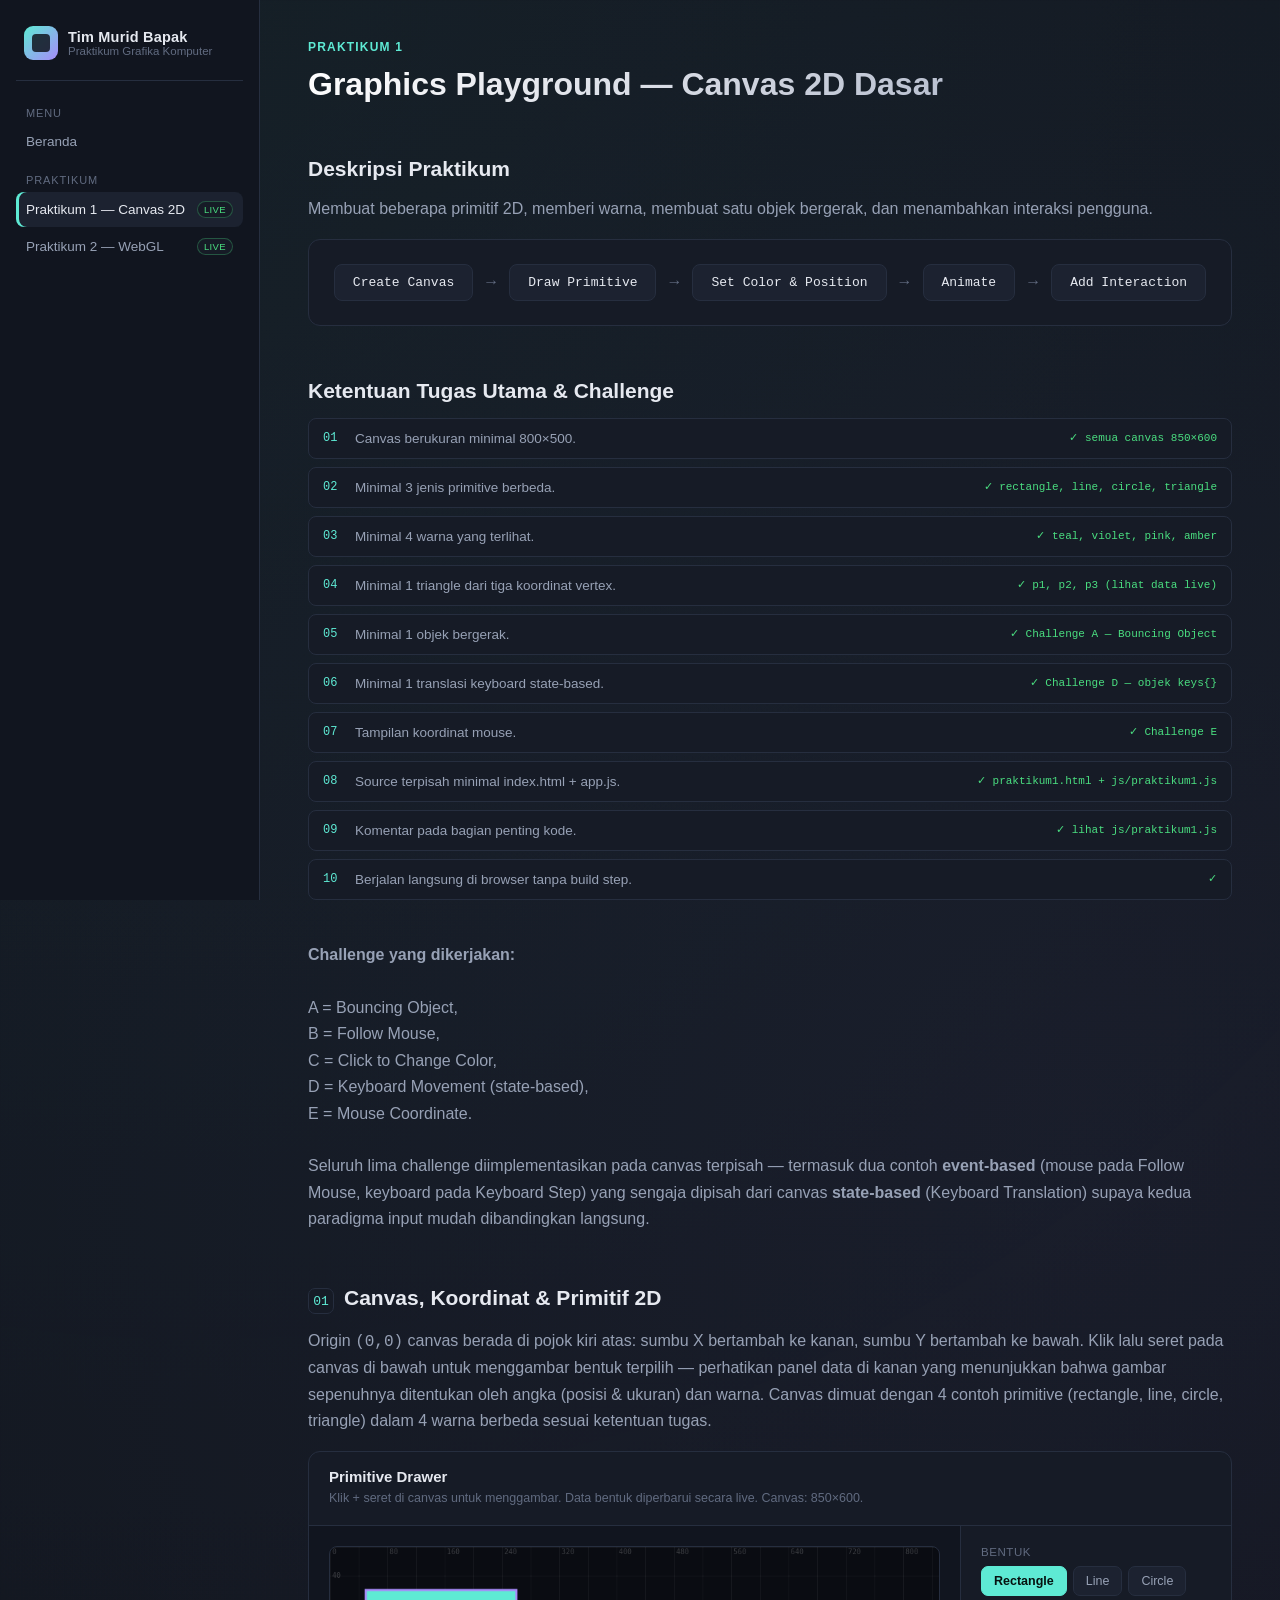
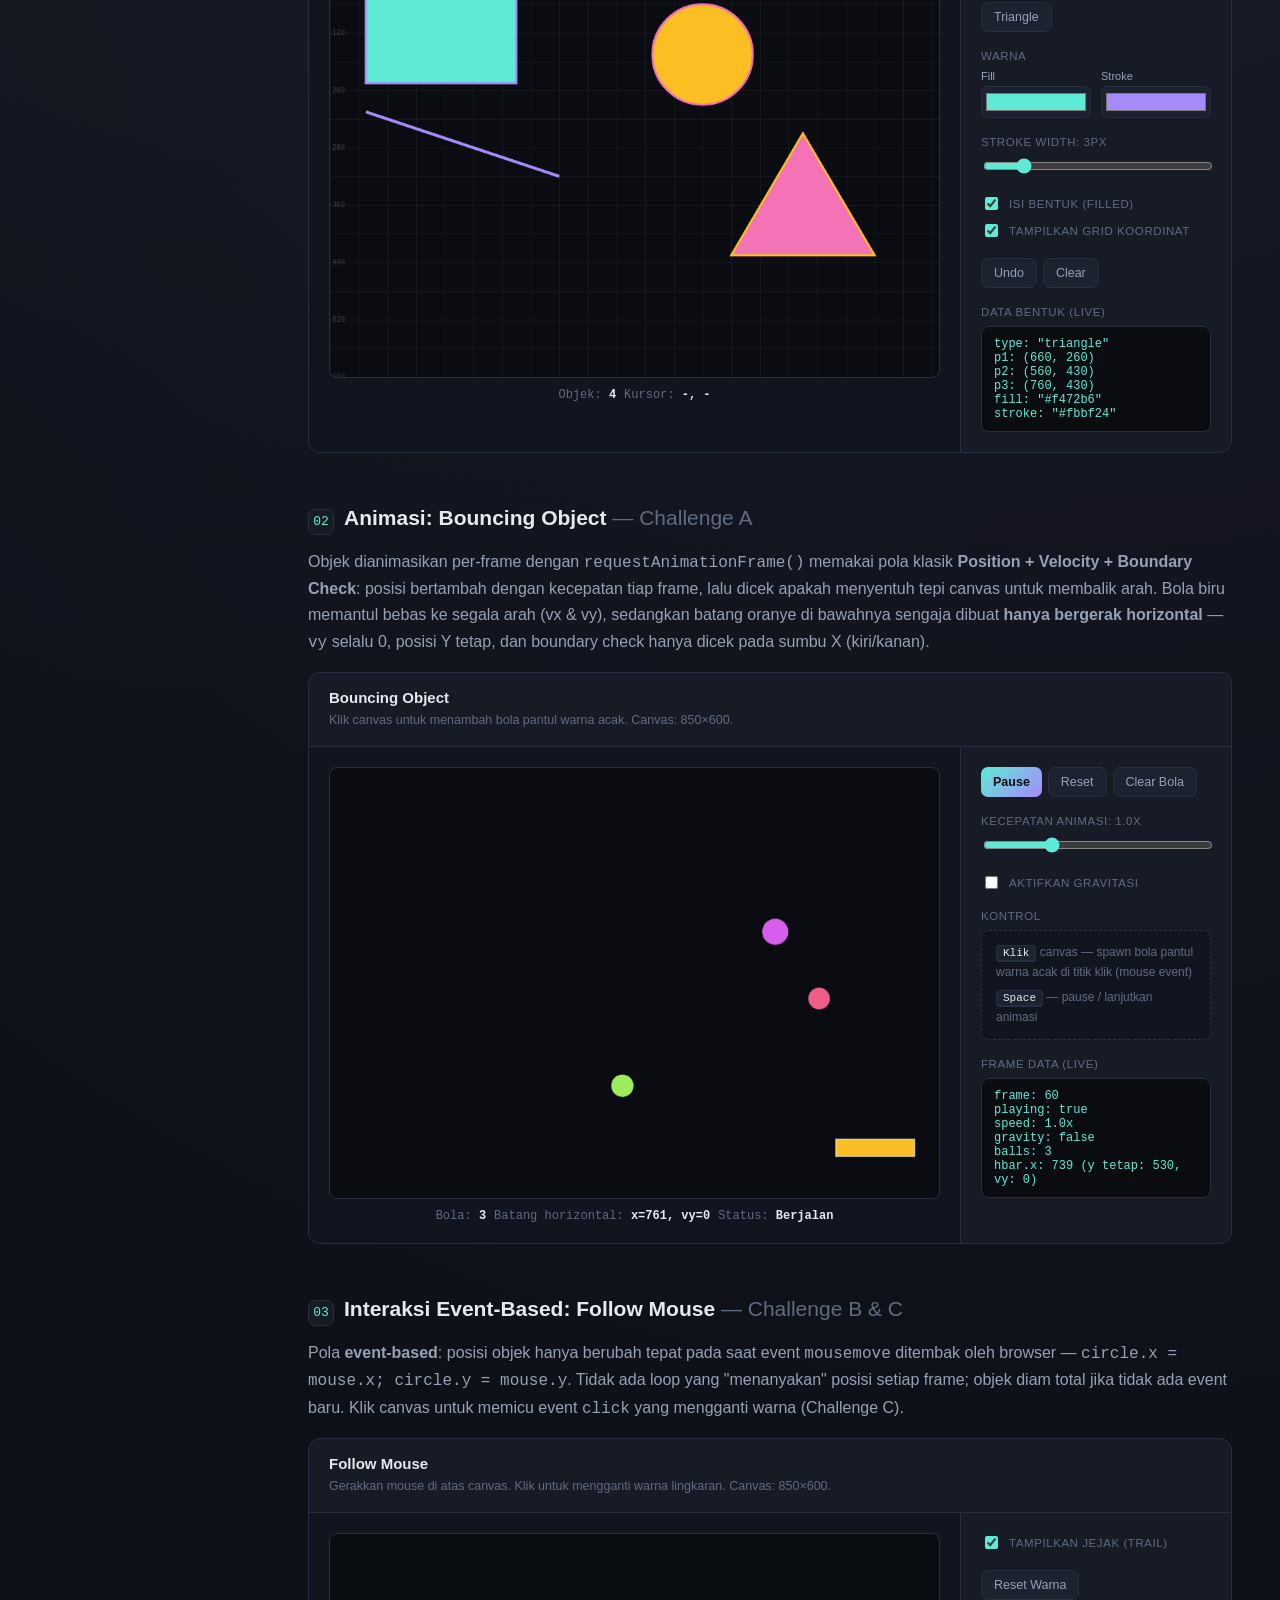
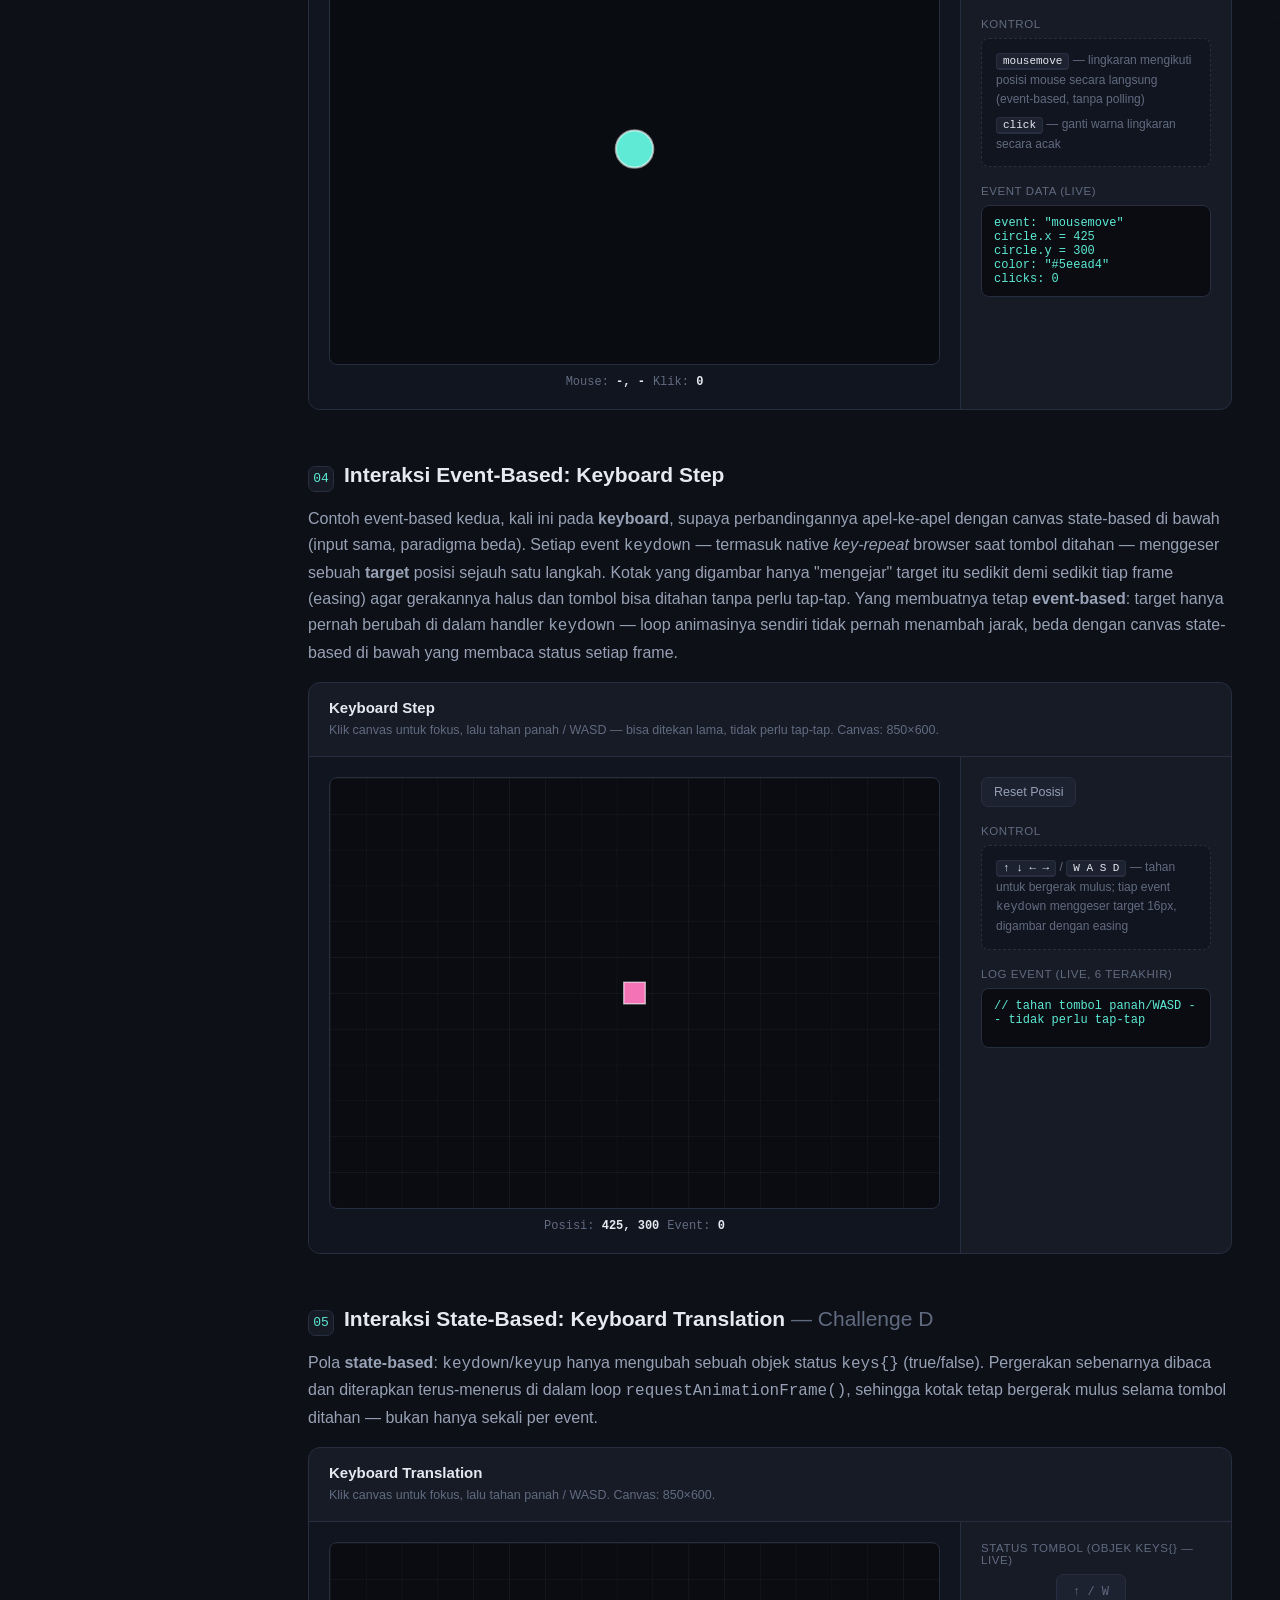
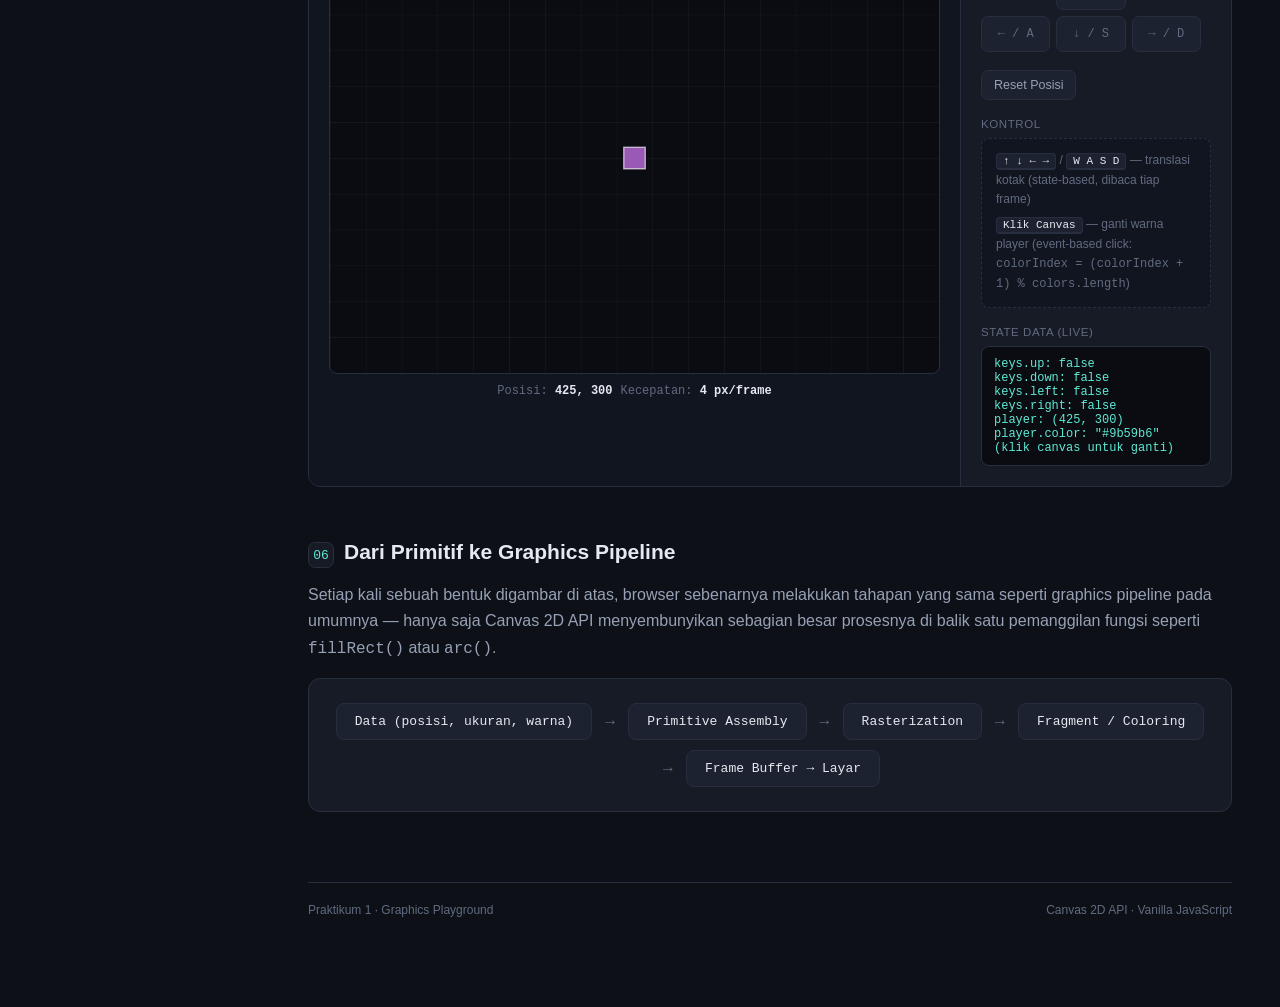
==== commit 0e417b1e: "Add Praktikum 2: WebGL Fundamental primitive playground New page built on WebGL2 with GLSL ES 3.00 s" ====
--- a/praktikum1.html
+++ b/praktikum1.html
@@ -38,7 +38,12 @@
             <span class="nav-badge live">Live</span>
           </a>
         </li>
-
+        <li>
+          <a class="nav-link" data-page="p2" href="praktikum2.html">
+            Praktikum 2 — WebGL
+            <span class="nav-badge live">Live</span>
+          </a>
+        </li>
       </ul>
     </aside>
 
--- a/css/style.css
+++ b/css/style.css
@@ -465,6 +465,39 @@
   accent-color: var(--accent);
 }
 
+select {
+  width: 100%;
+  background: var(--panel-2);
+  border: 1px solid var(--border);
+  color: var(--text);
+  padding: 9px 10px;
+  border-radius: 7px;
+  font-size: 13px;
+  font-family: var(--sans);
+  cursor: pointer;
+}
+select:focus { outline: 2px solid var(--accent); outline-offset: 1px; }
+
+.status-pill {
+  font-size: 10.5px;
+  font-weight: 600;
+  letter-spacing: 0.05em;
+  text-transform: uppercase;
+  padding: 5px 12px;
+  border-radius: 999px;
+  border: 1px solid rgba(94, 234, 212, 0.35);
+  color: var(--accent);
+  background: rgba(94, 234, 212, 0.08);
+  white-space: nowrap;
+  flex-shrink: 0;
+}
+
+.btn.color-swatch { display: inline-flex; align-items: center; gap: 6px; }
+.btn.color-swatch .dot {
+  width: 10px; height: 10px; border-radius: 50%; display: inline-block;
+  box-shadow: inset 0 0 0 1px rgba(255,255,255,0.3);
+}
+
 .readout {
   background: #0a0c12;
   border: 1px solid var(--border);
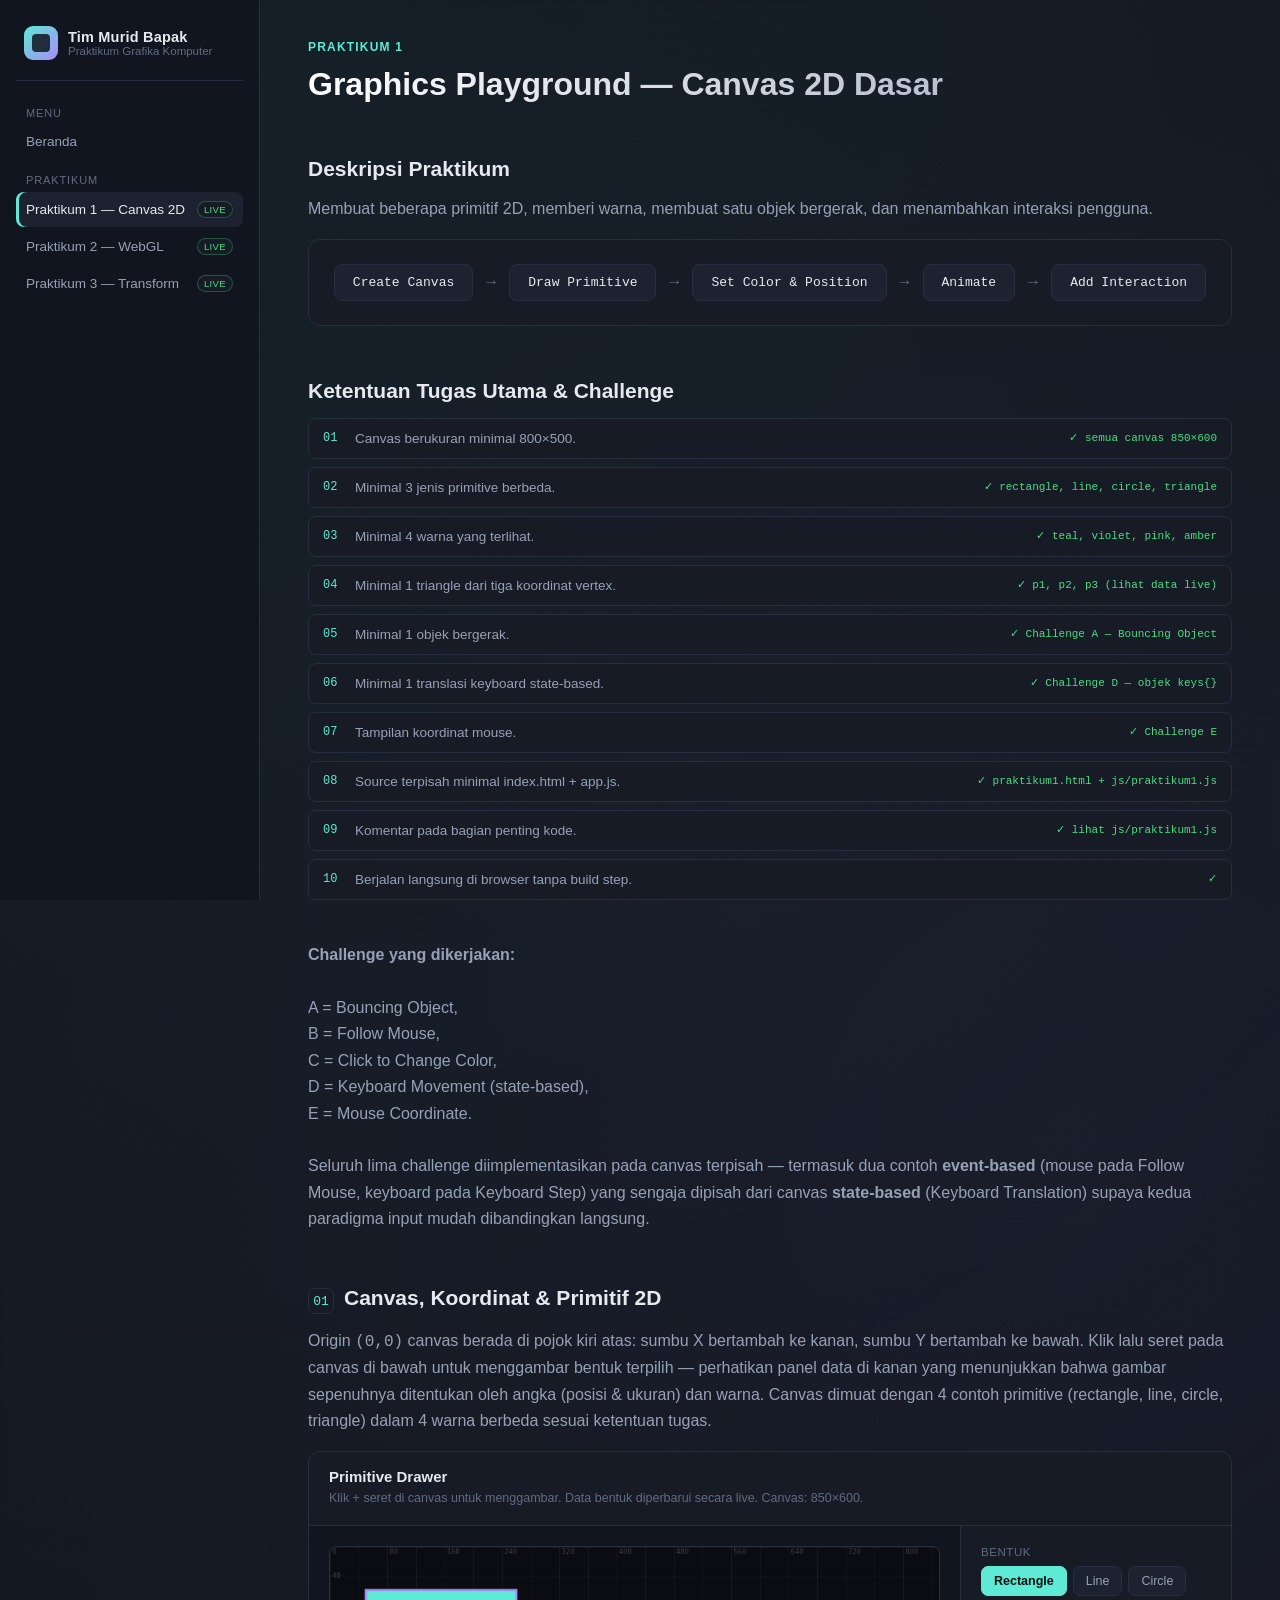
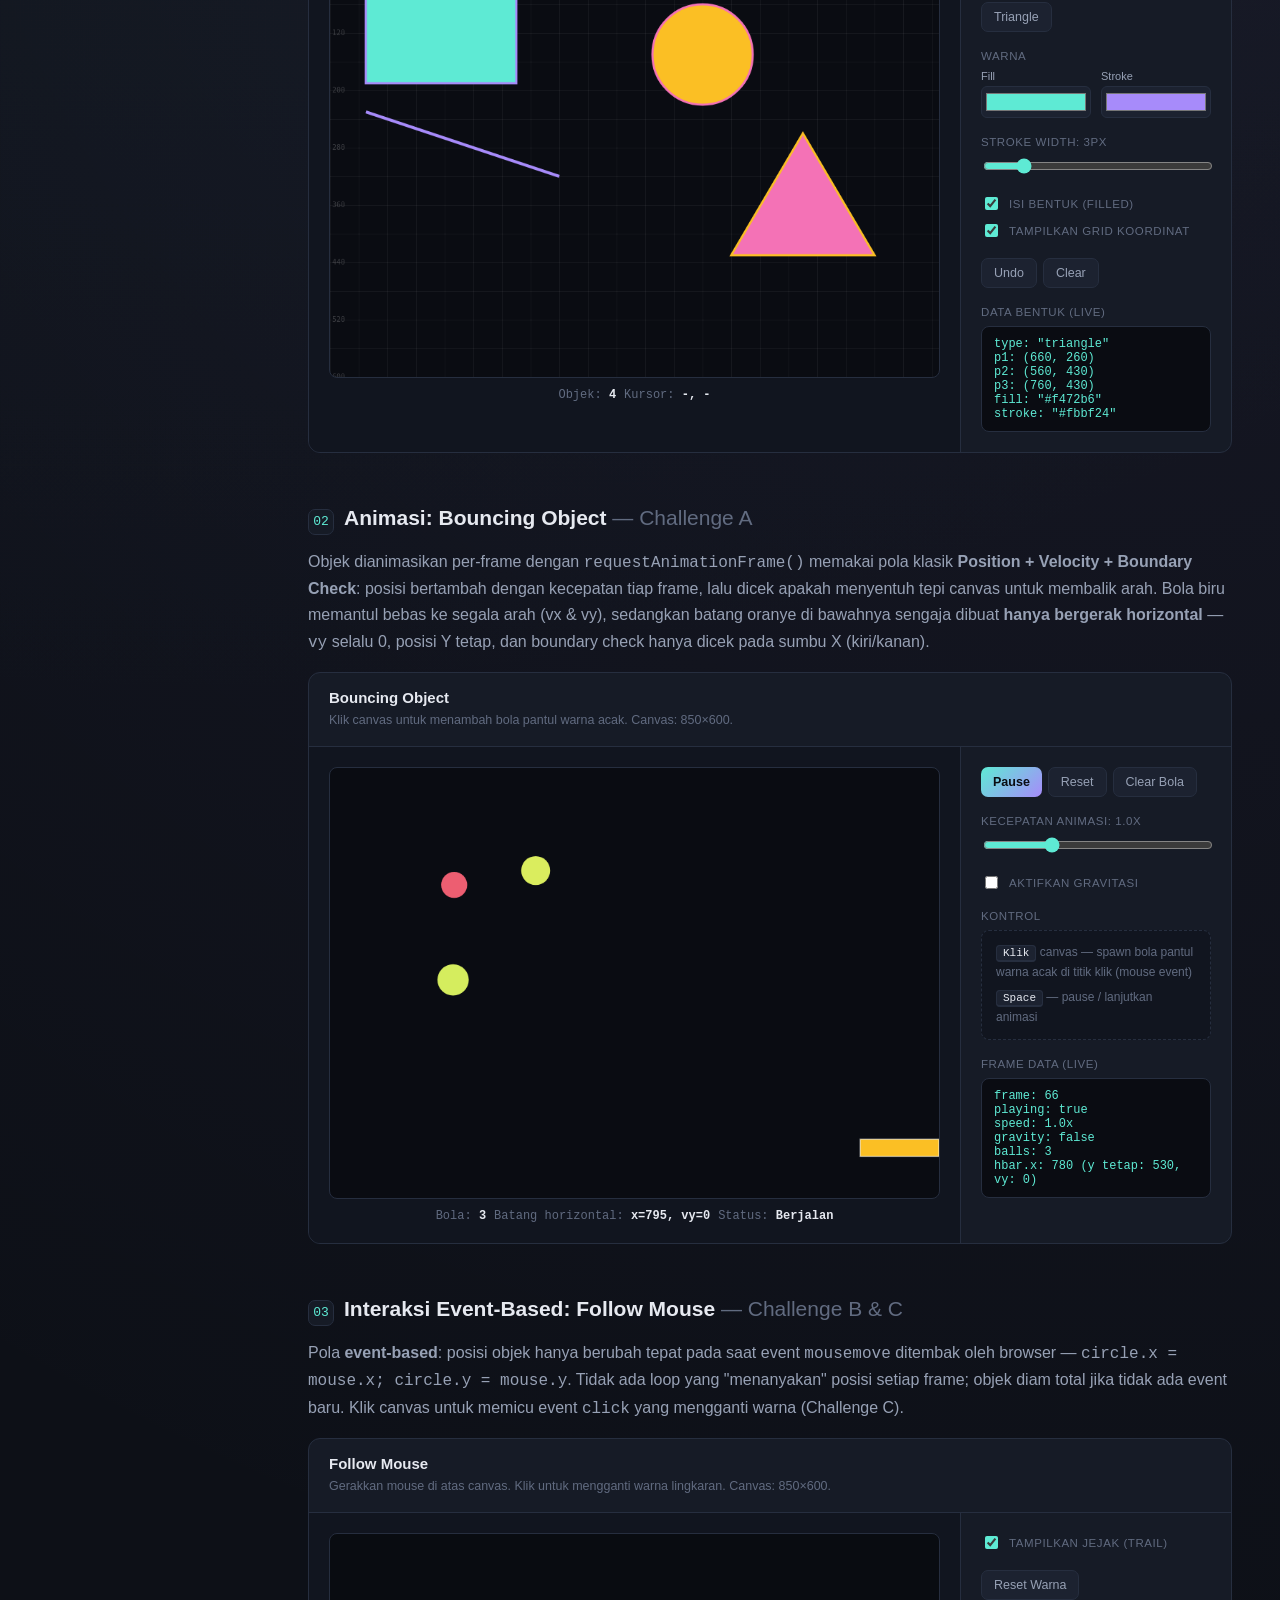
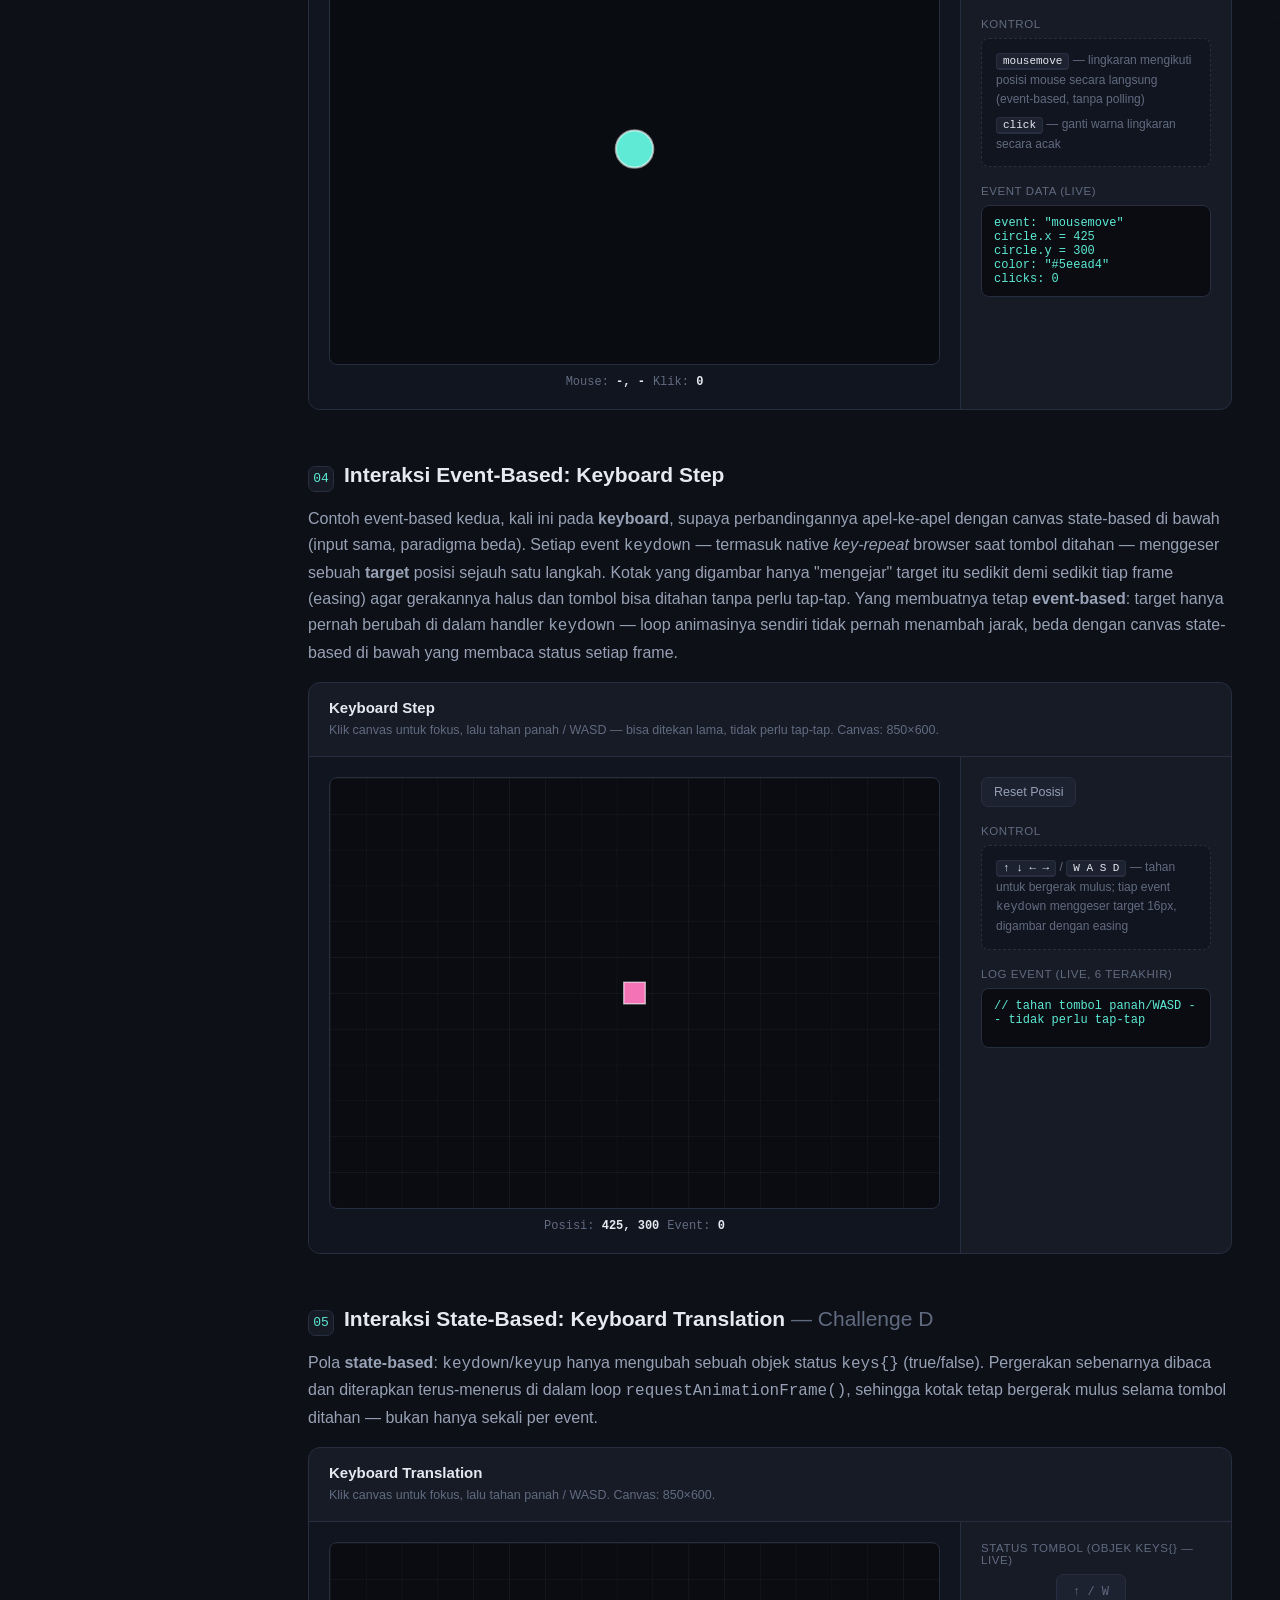
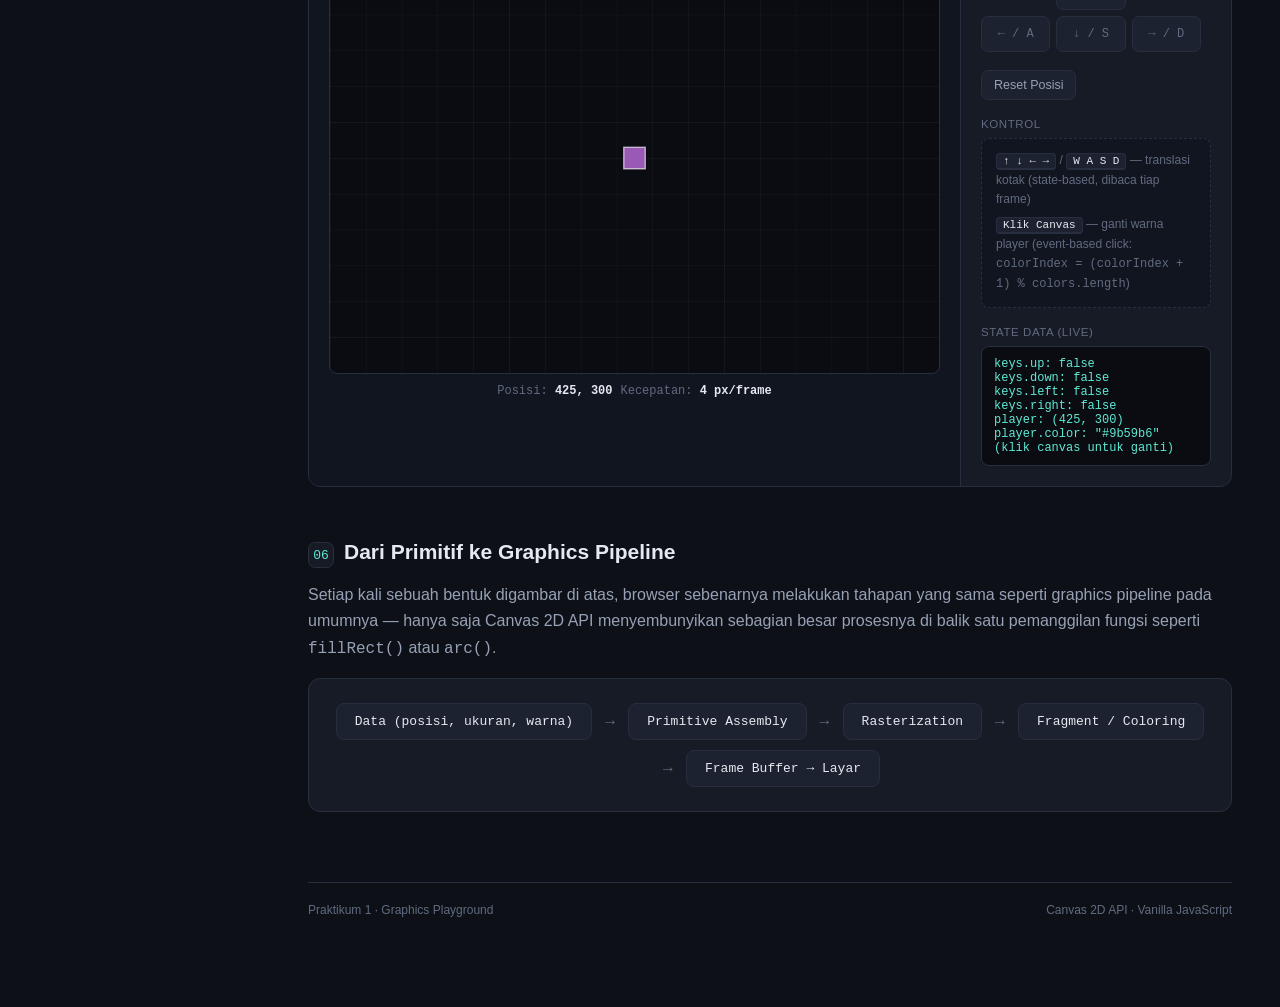
==== commit 86a694ec: "Add Praktikum 3: Interactive Transformation Playground New WebGL2 page covering 2D transform matrice" ====
--- a/praktikum1.html
+++ b/praktikum1.html
@@ -41,6 +41,12 @@
         <li>
           <a class="nav-link" data-page="p2" href="praktikum2.html">
             Praktikum 2 — WebGL
+            <span class="nav-badge live">Live</span>
+          </a>
+        </li>
+        <li>
+          <a class="nav-link" data-page="p3" href="praktikum3.html">
+            Praktikum 3 — Transform
             <span class="nav-badge live">Live</span>
           </a>
         </li>
--- a/css/style.css
+++ b/css/style.css
@@ -376,6 +376,11 @@
     linear-gradient(var(--bg-alt), var(--bg-alt));
   border-right: 1px solid var(--border);
 }
+.canvas-wrap .hint,
+.canvas-wrap .readout {
+  align-self: stretch;
+  width: 100%;
+}
 
 canvas {
   background: #0a0c12;
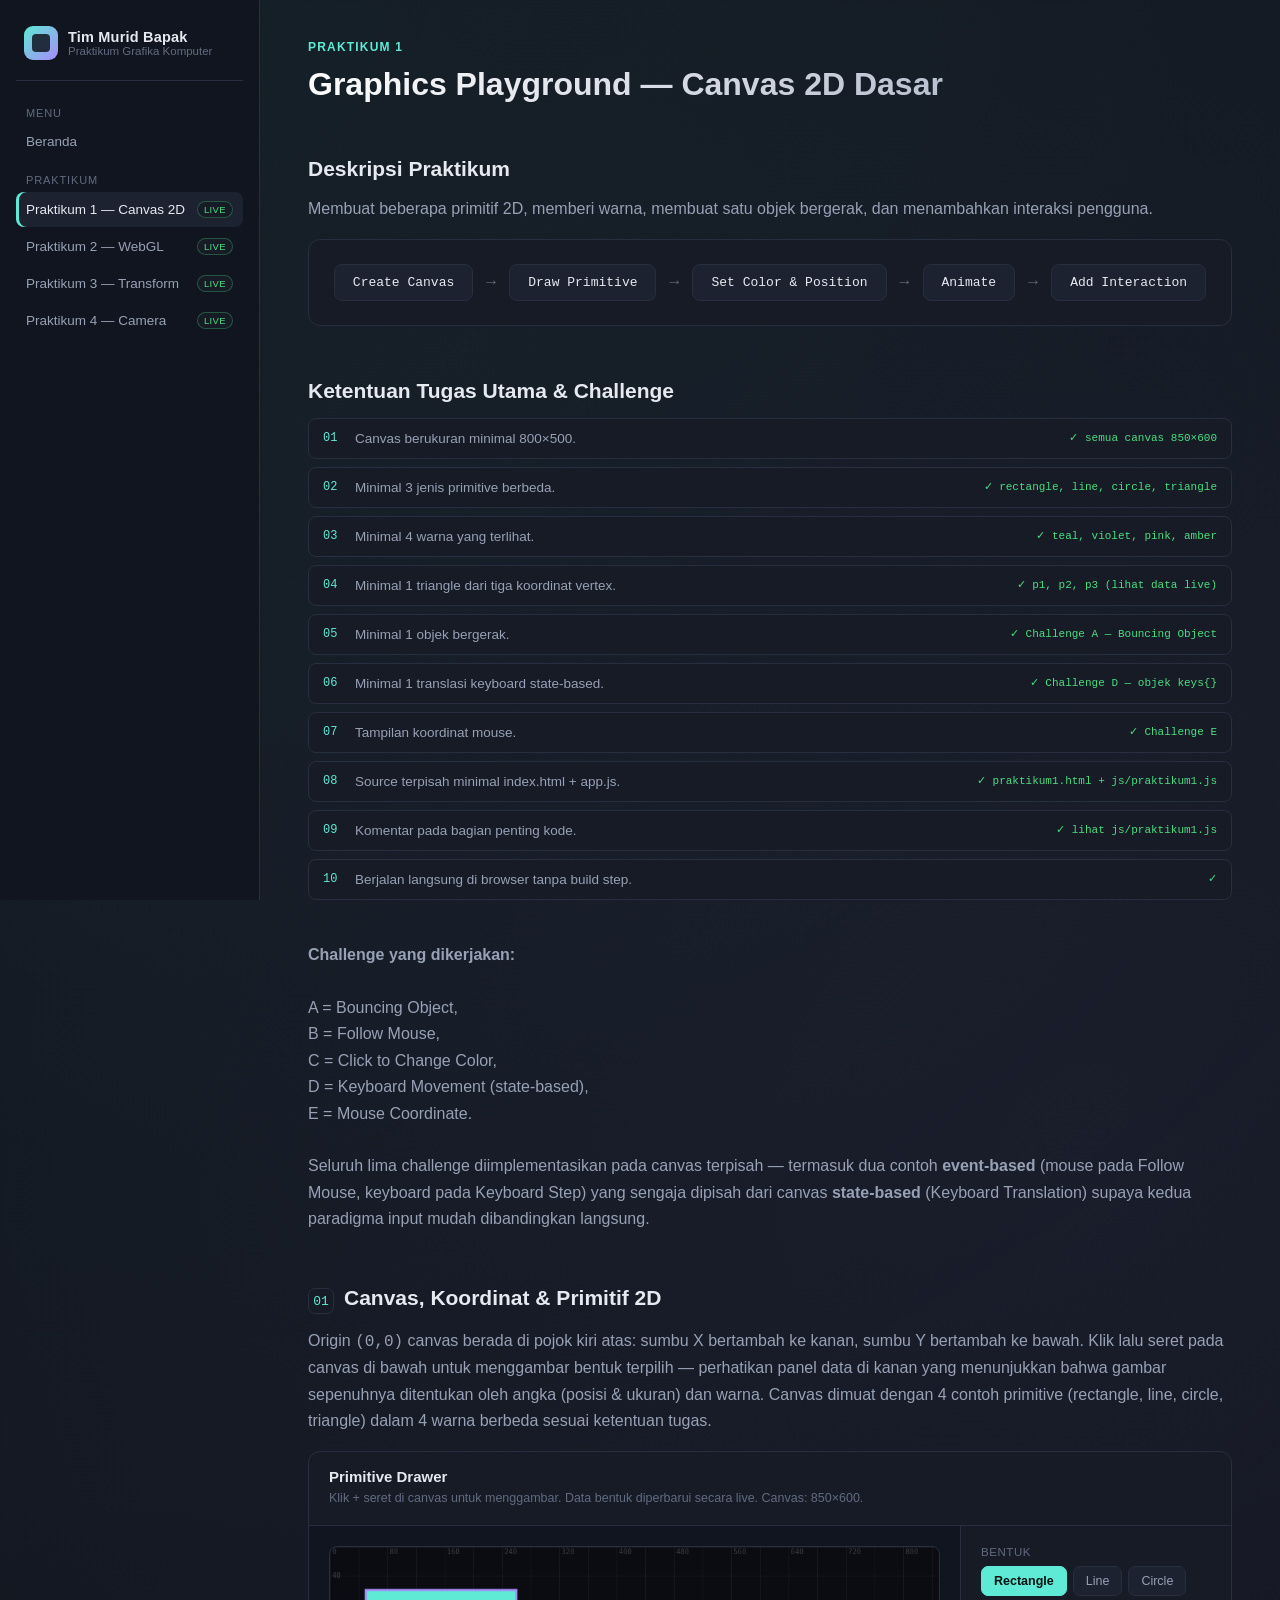
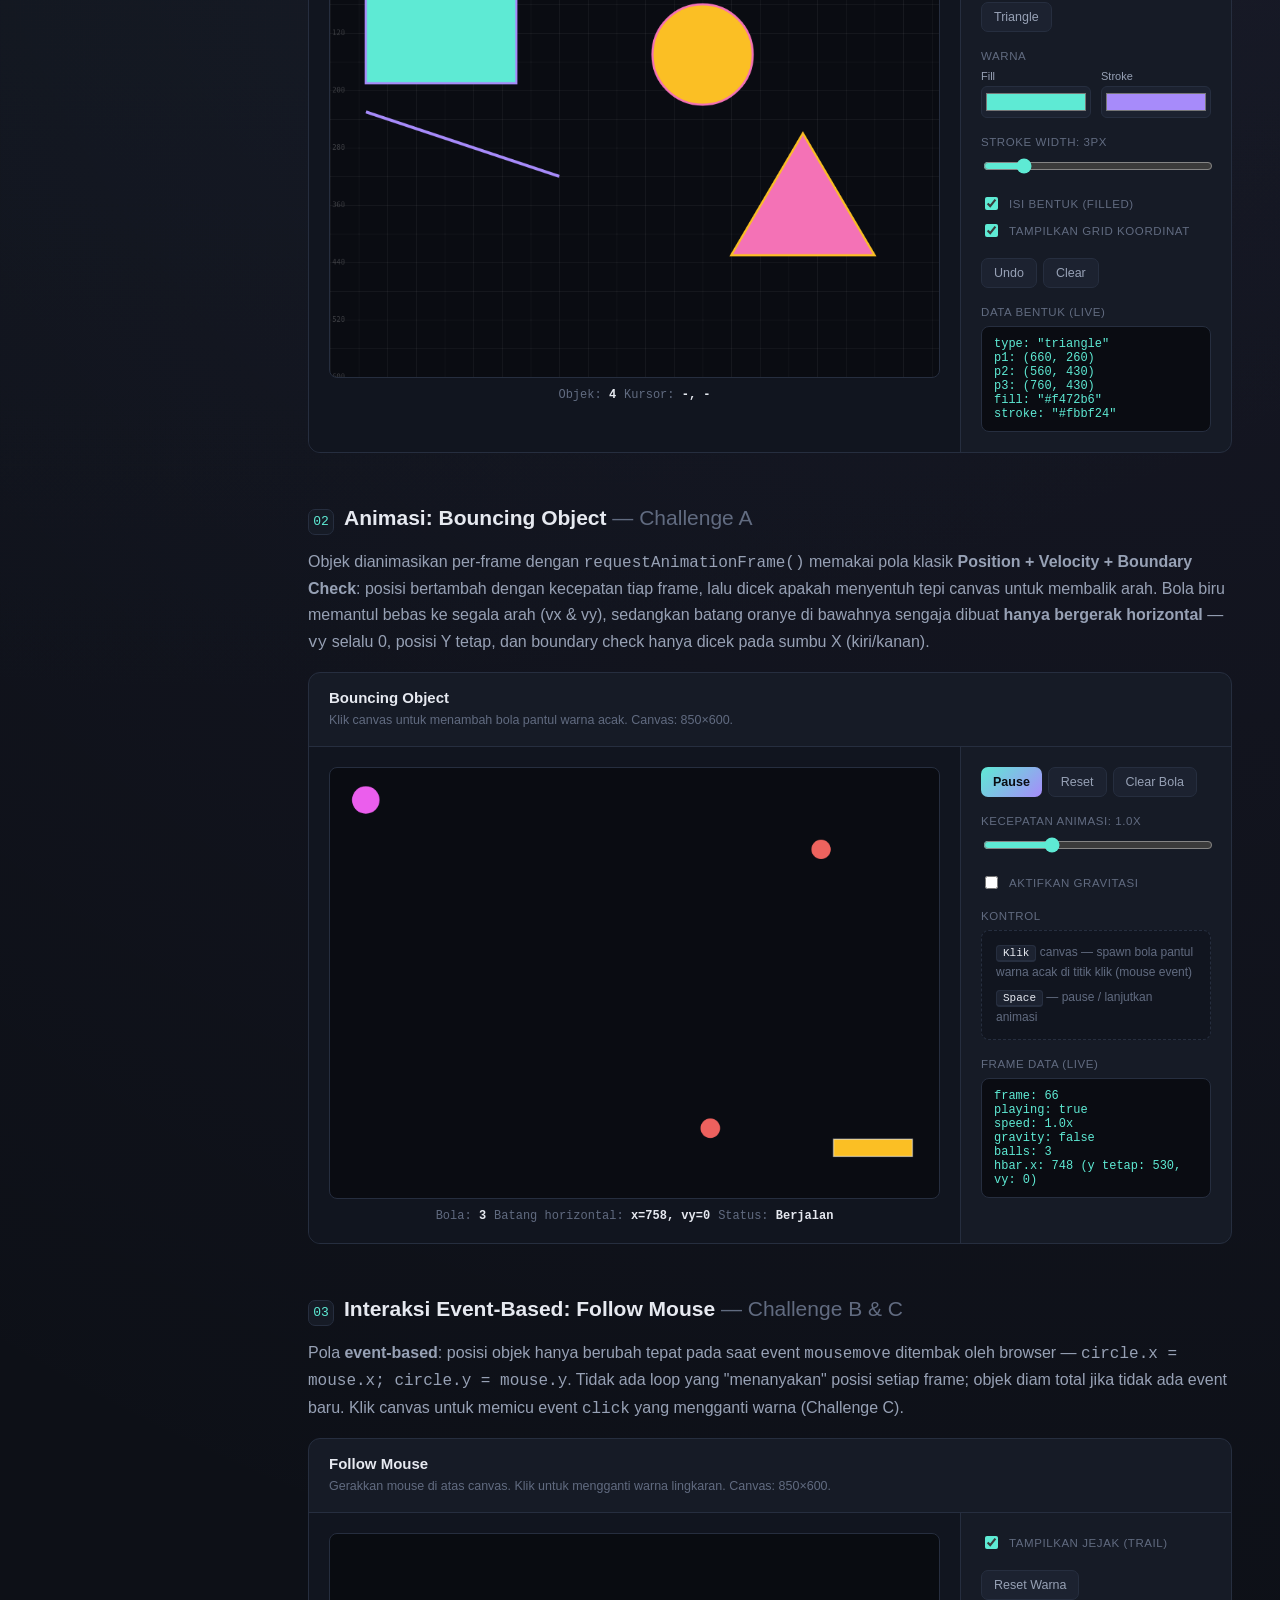
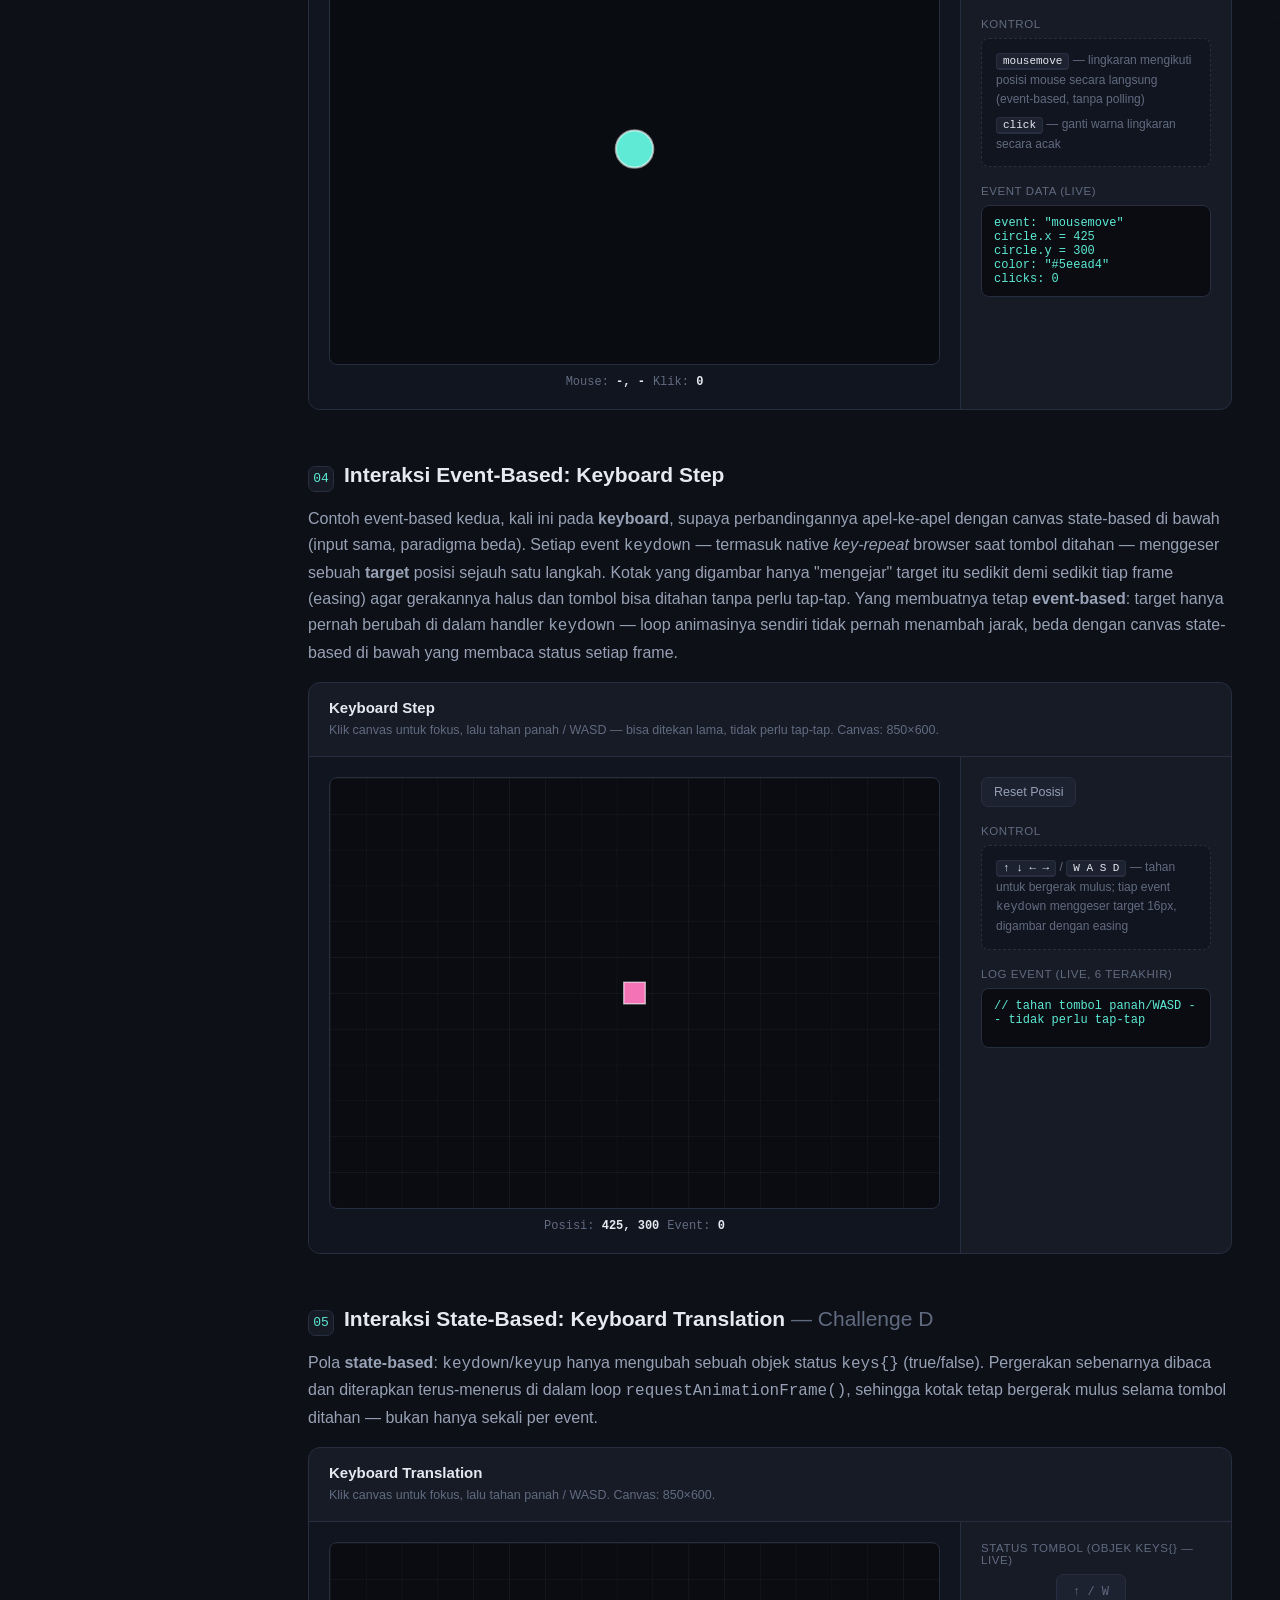
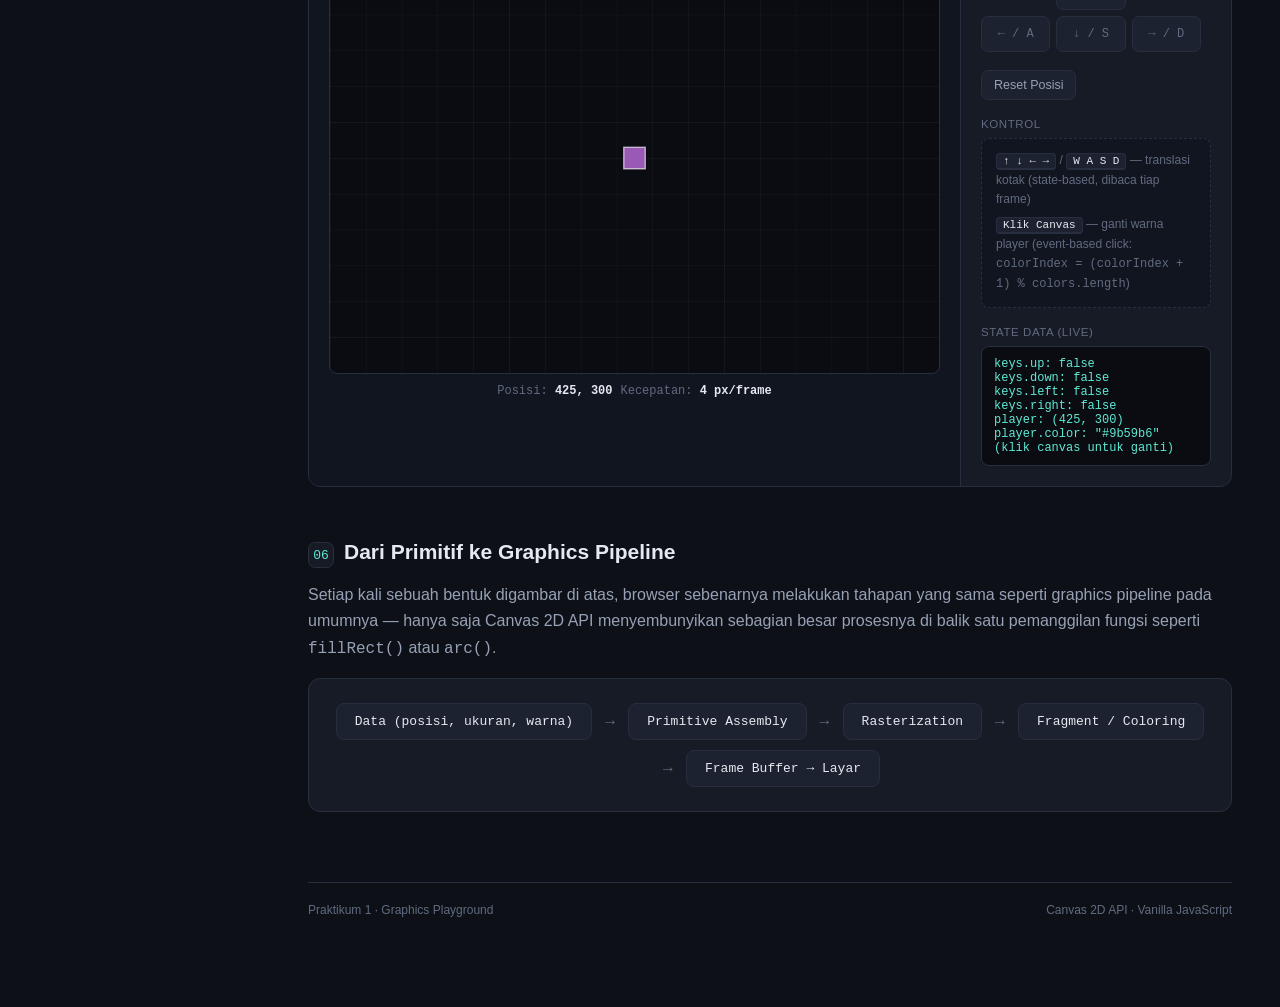
==== commit 3fc6d529: "Pertemuan 4" ====
--- a/praktikum1.html
+++ b/praktikum1.html
@@ -47,6 +47,12 @@
         <li>
           <a class="nav-link" data-page="p3" href="praktikum3.html">
             Praktikum 3 — Transform
+            <span class="nav-badge live">Live</span>
+          </a>
+        </li>
+        <li>
+          <a class="nav-link" data-page="p4" href="praktikum4.html">
+            Praktikum 4 — Camera
             <span class="nav-badge live">Live</span>
           </a>
         </li>
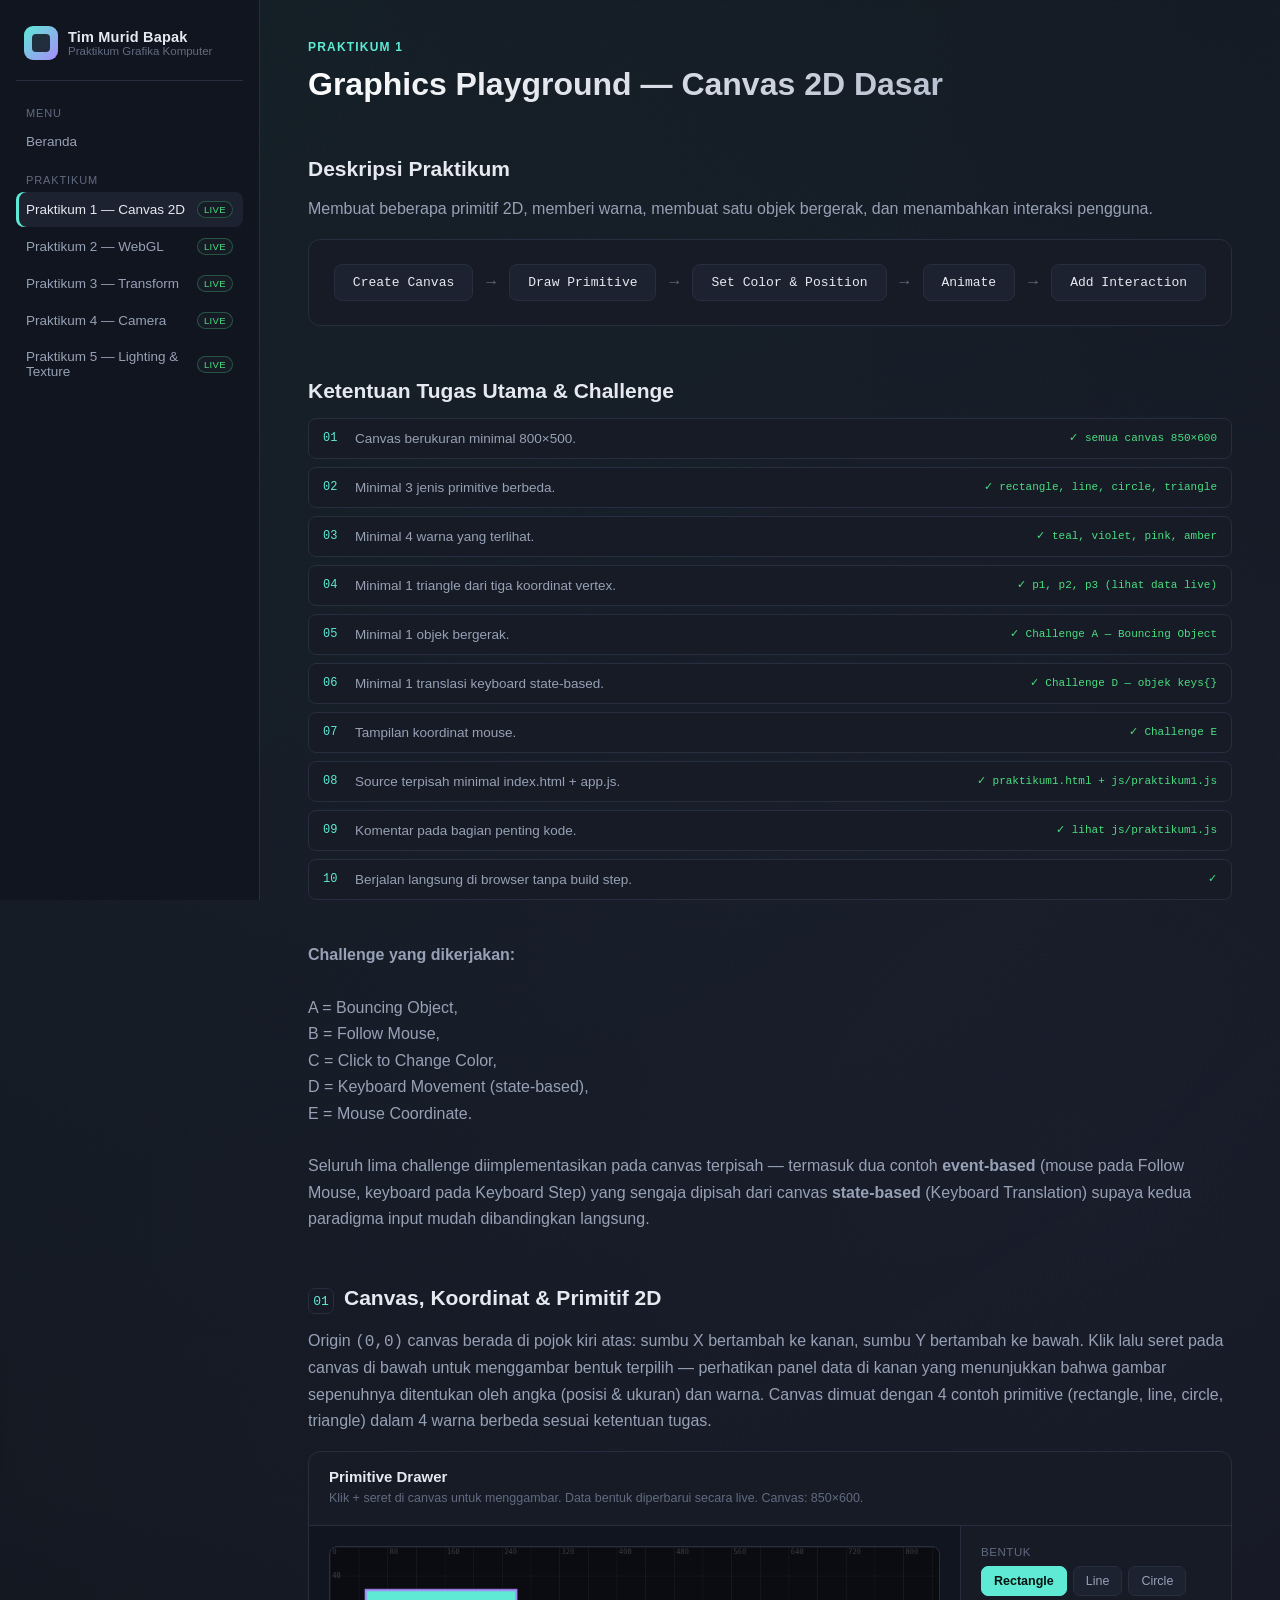
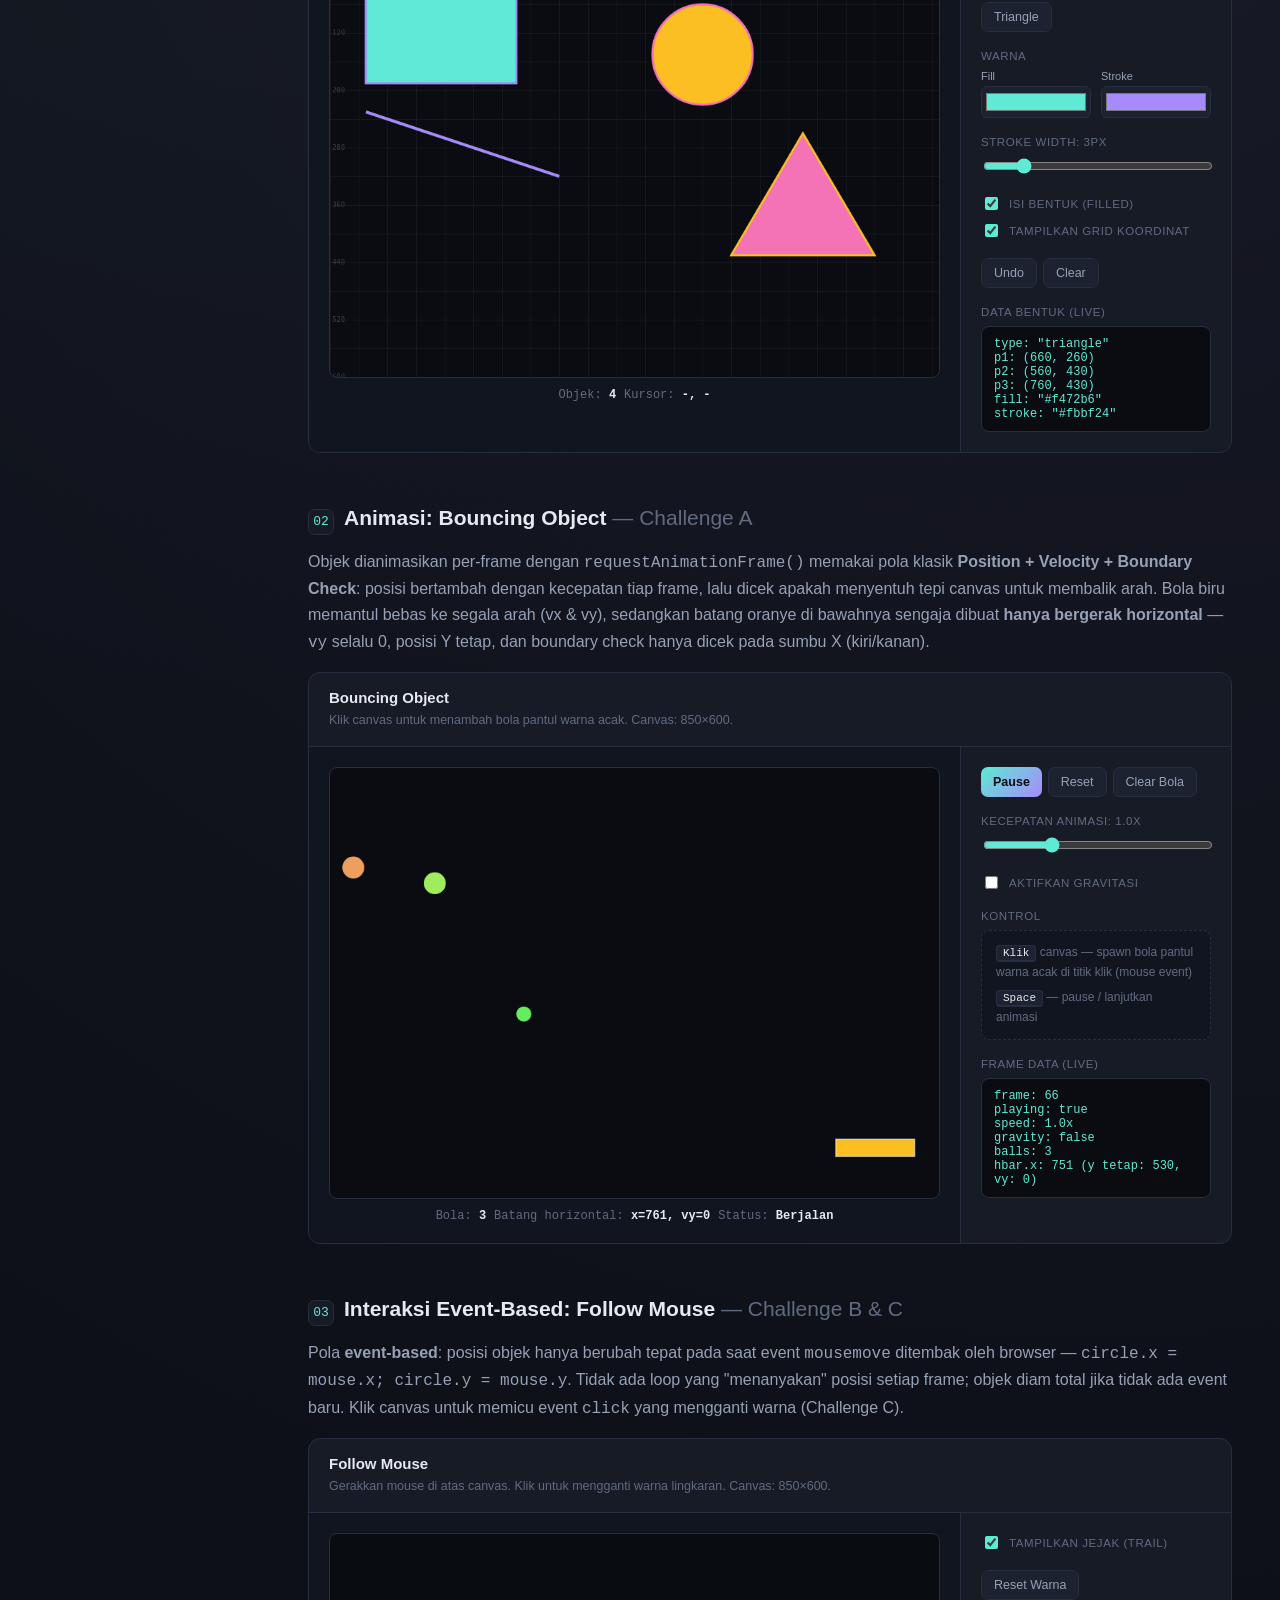
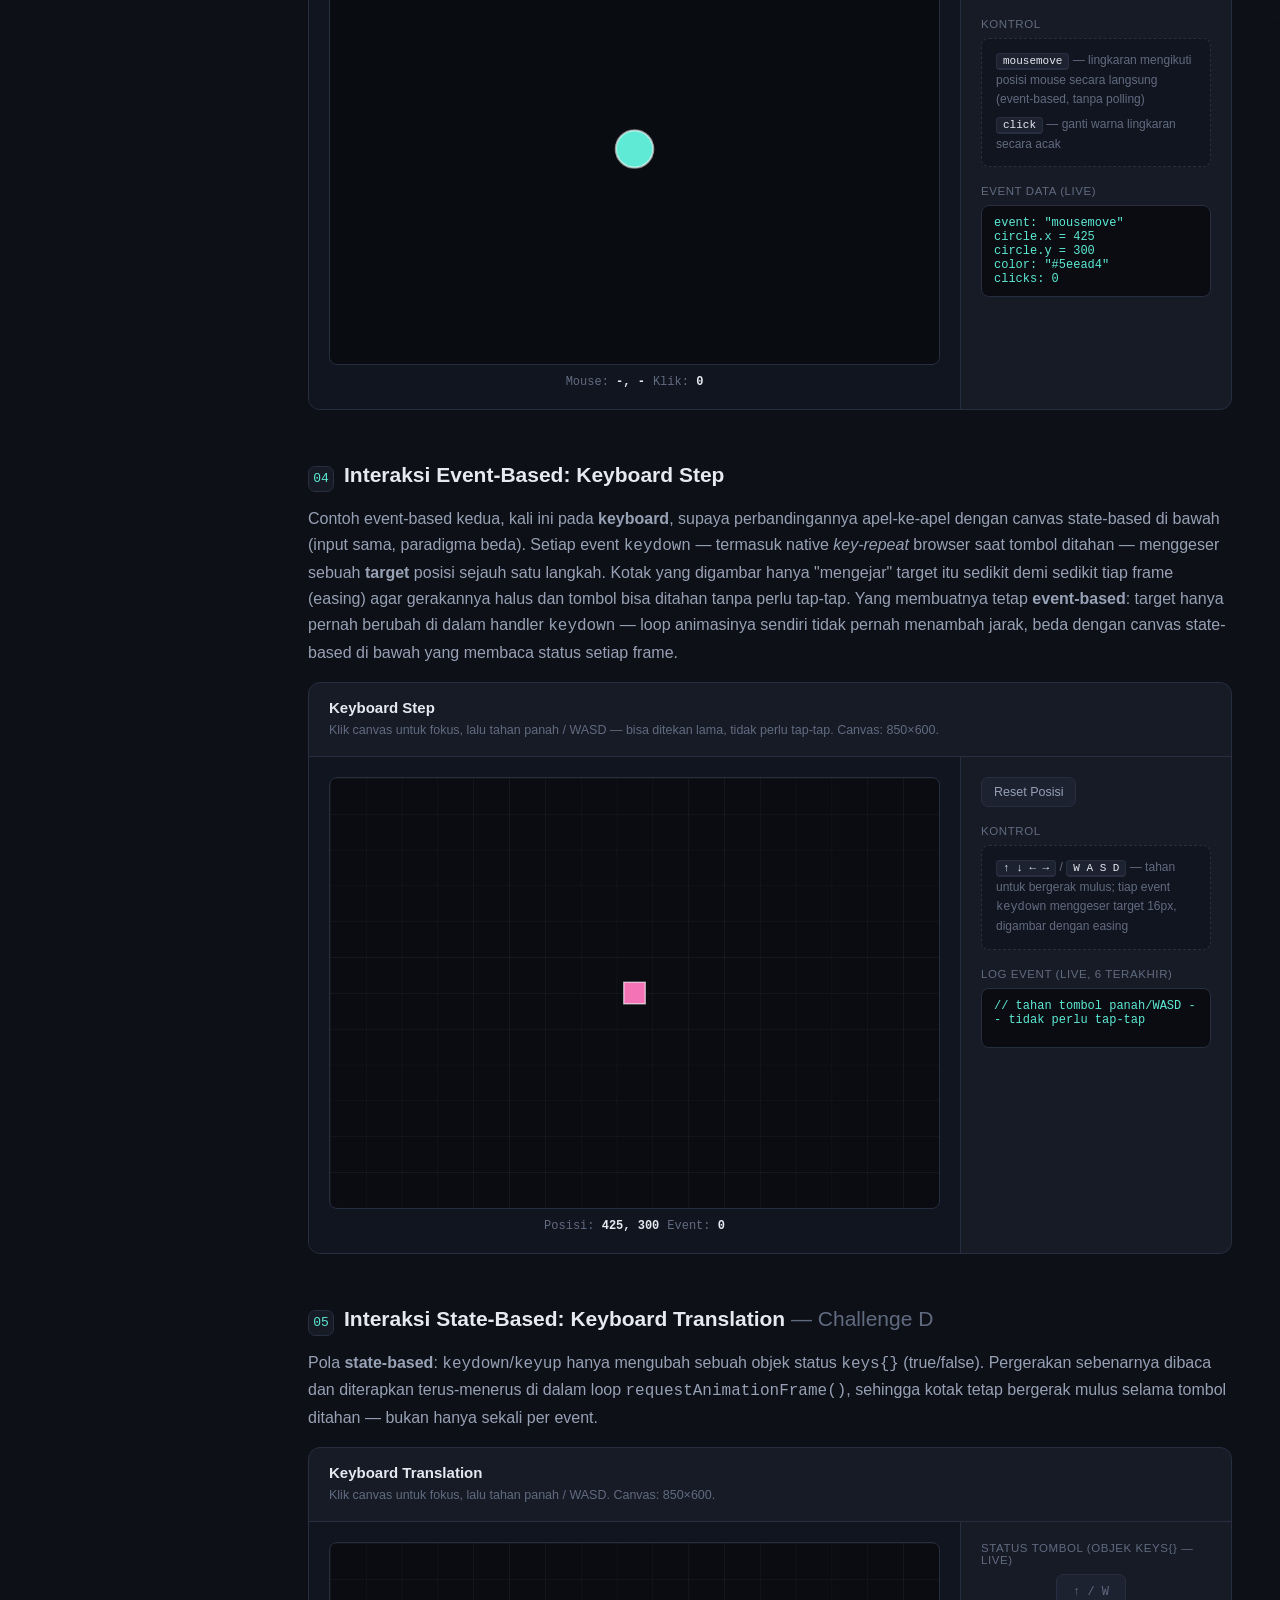
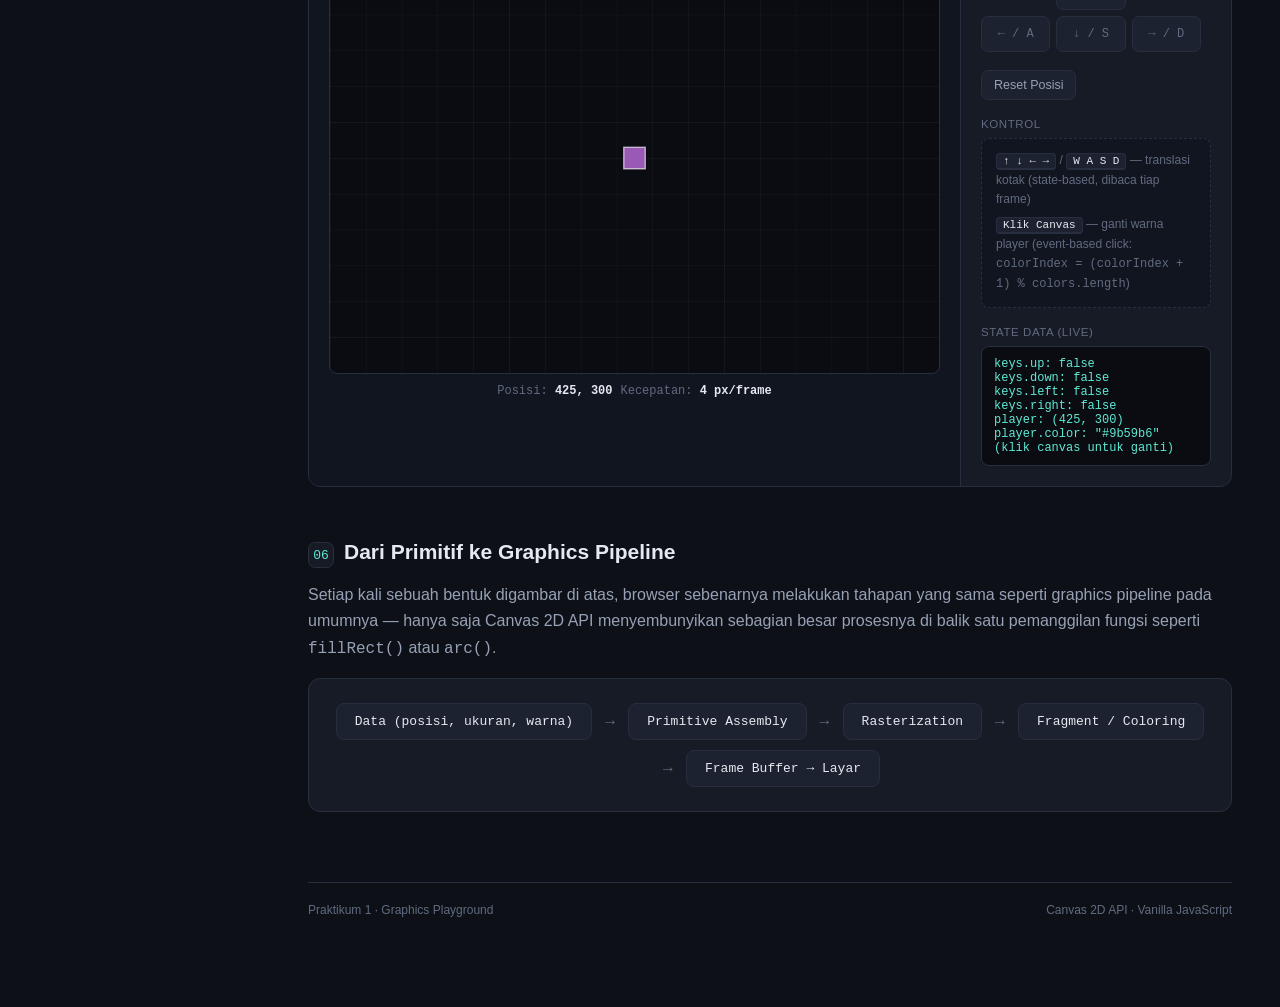
==== commit aaeaf37a: "Praktikum 5" ====
--- a/praktikum1.html
+++ b/praktikum1.html
@@ -53,6 +53,12 @@
         <li>
           <a class="nav-link" data-page="p4" href="praktikum4.html">
             Praktikum 4 — Camera
+            <span class="nav-badge live">Live</span>
+          </a>
+        </li>
+        <li>
+          <a class="nav-link" data-page="p5" href="praktikum5.html">
+            Praktikum 5 — Lighting &amp; Texture
             <span class="nav-badge live">Live</span>
           </a>
         </li>
--- a/css/style.css
+++ b/css/style.css
@@ -594,6 +594,31 @@
   gap: 10px;
 }
 
+/* ---------- Praktikum 5 ---------- */
+.p5-playground { --p5-accent: #f6bd60; }
+.p5-canvas-wrap { min-width: 0; }
+#p5-canvas { width: 100%; height: auto; display: block; cursor: default; }
+.p5-controls { flex-basis: 310px; gap: 15px; }
+.p5-controls .control-group { gap: 6px; }
+.p5-controls input[type="range"] { width: 100%; accent-color: var(--p5-accent); }
+.p5-controls select { width: 100%; }
+.p5-controls output { color: var(--p5-accent); font: 11px var(--mono); }
+.p5-controls .control-group > label:first-child { display: flex; justify-content: space-between; }
+.p5-axis { display: grid; grid-template-columns: 14px minmax(40px, 1fr) 32px; align-items: center; gap: 6px; color: var(--text-dim); font: 11px var(--mono); }
+.p5-axis output { text-align: right; }
+.p5-hud { display: grid; grid-template-columns: repeat(2, minmax(0, 1fr)); gap: 7px 14px; width: 100%; }
+.p5-hud span { color: var(--text-faint); }
+.p5-hud b { color: var(--text); font: 500 11px var(--mono); }
+.p5-status { color: var(--p5-accent); border-color: rgba(246, 189, 96, 0.35); background: rgba(246, 189, 96, 0.08); }
+.p5-concepts { display: grid; grid-template-columns: repeat(2, minmax(0, 1fr)); gap: 18px 28px; }
+.p5-concepts h3 { font-size: 14px; margin-bottom: 5px; }
+.p5-concepts p { margin: 0; font-size: 13px; }
+.p5-concepts code { display: inline-block; margin-top: 8px; color: var(--accent); font-size: 12px; }
+@media (max-width: 720px) {
+  .p5-controls { flex-basis: 100%; }
+  .p5-hud, .p5-concepts { grid-template-columns: 1fr; }
+}
+
 @media (max-width: 980px) {
   .sidebar { position: fixed; left: 0; top: 0; z-index: 40; transform: translateX(-100%); transition: transform 0.2s; box-shadow: var(--shadow); }
   .sidebar.open { transform: translateX(0); }
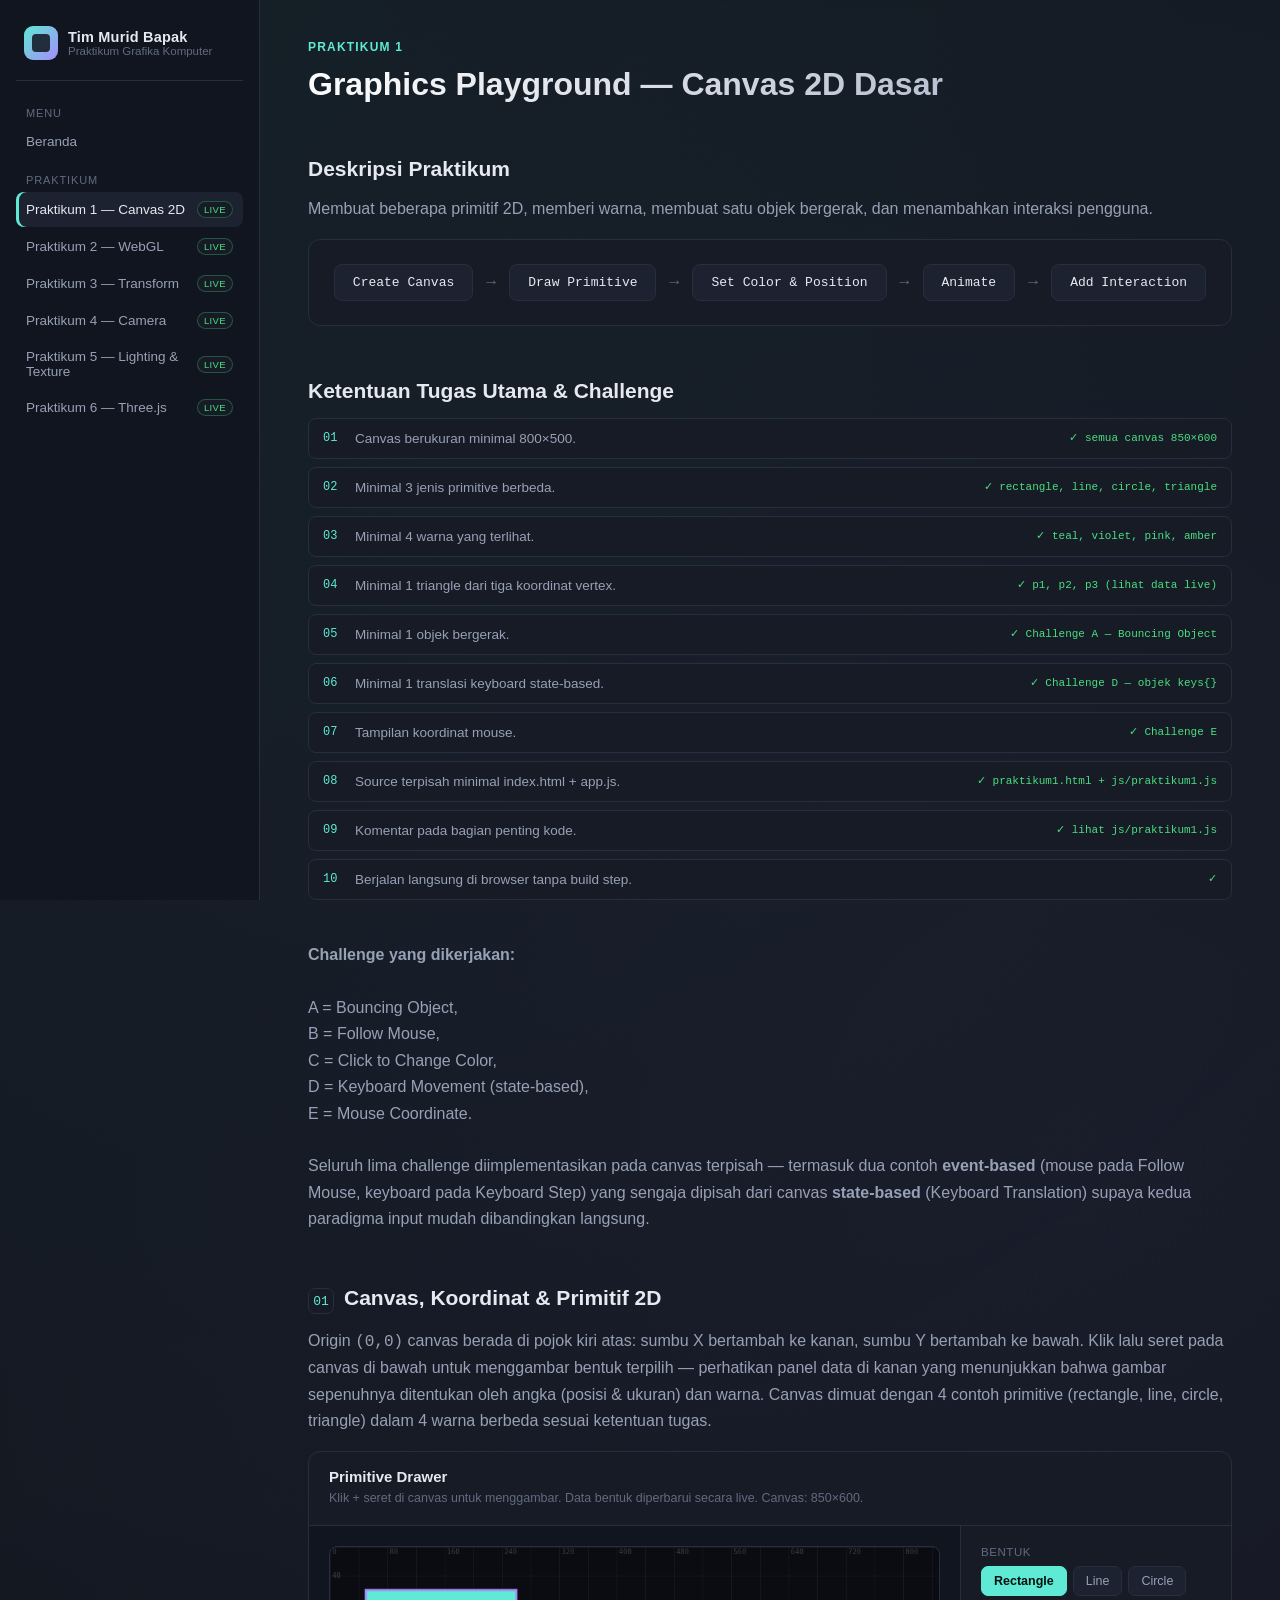
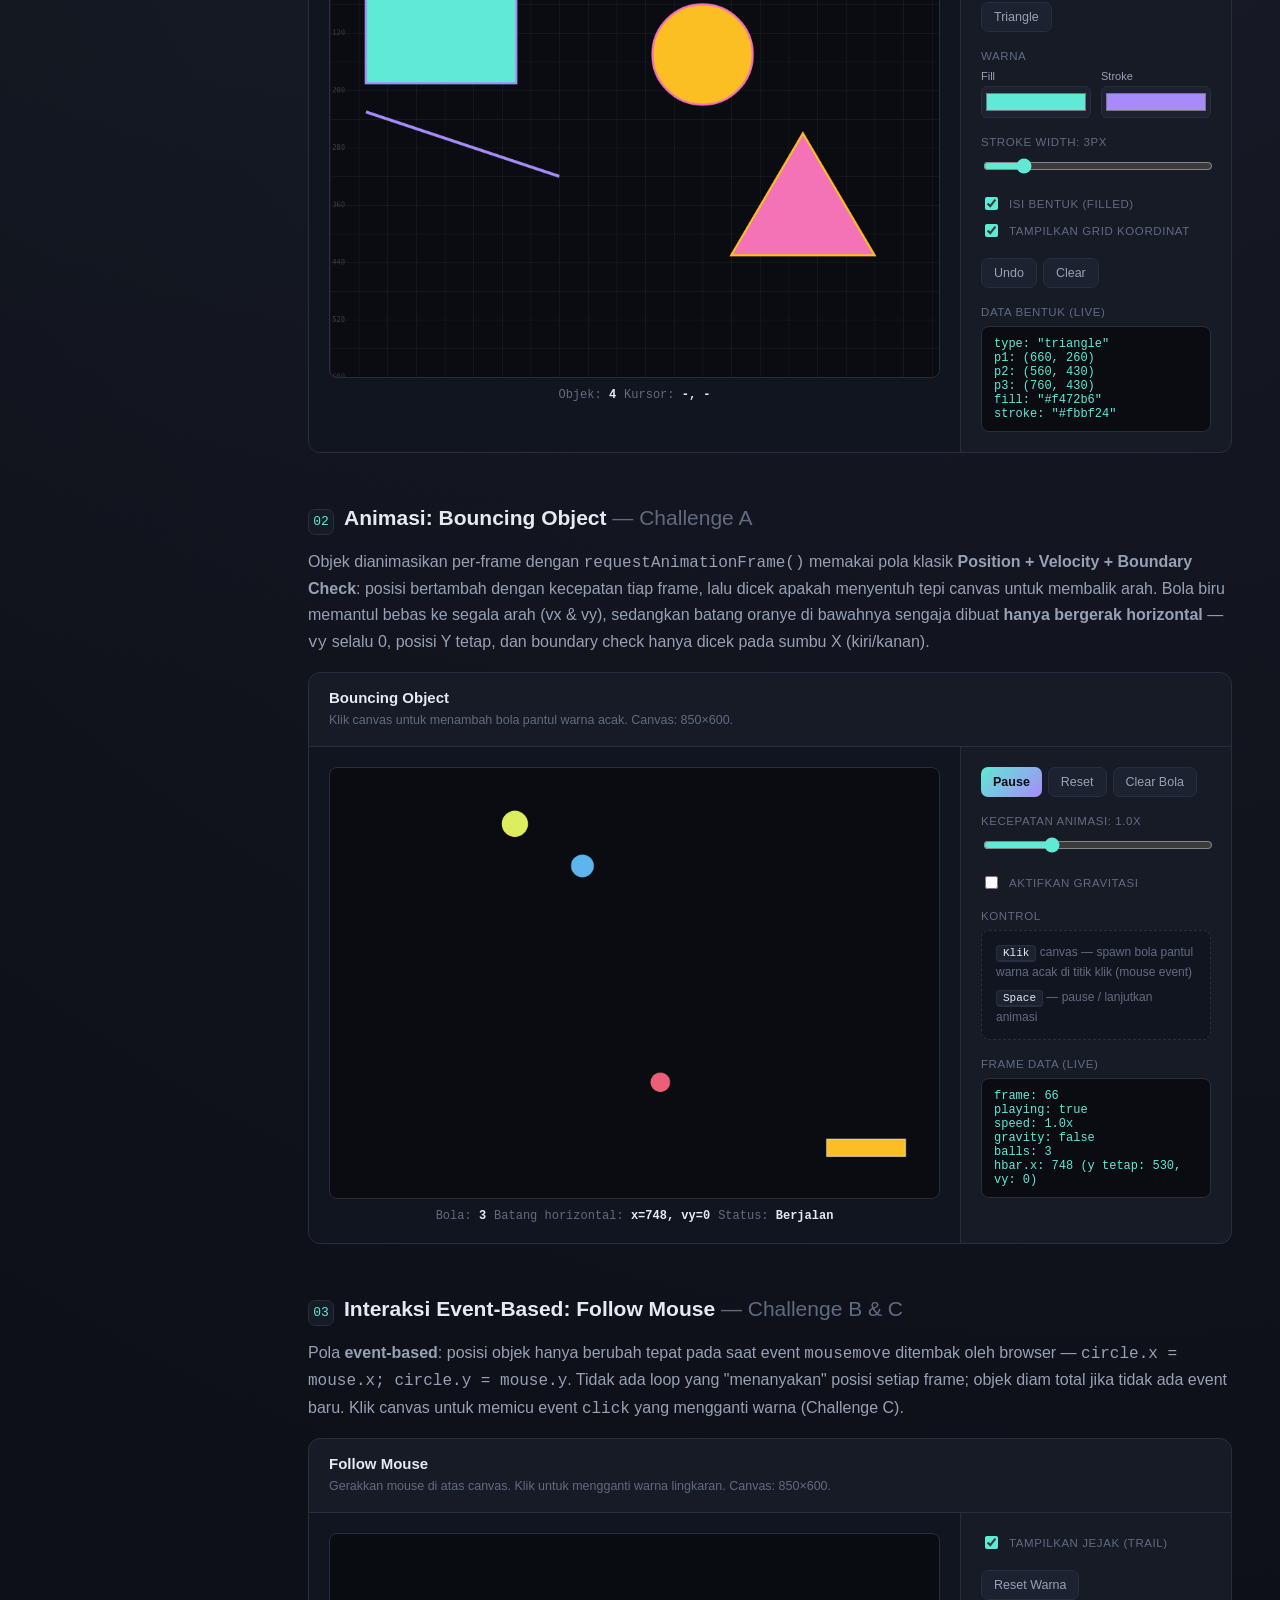
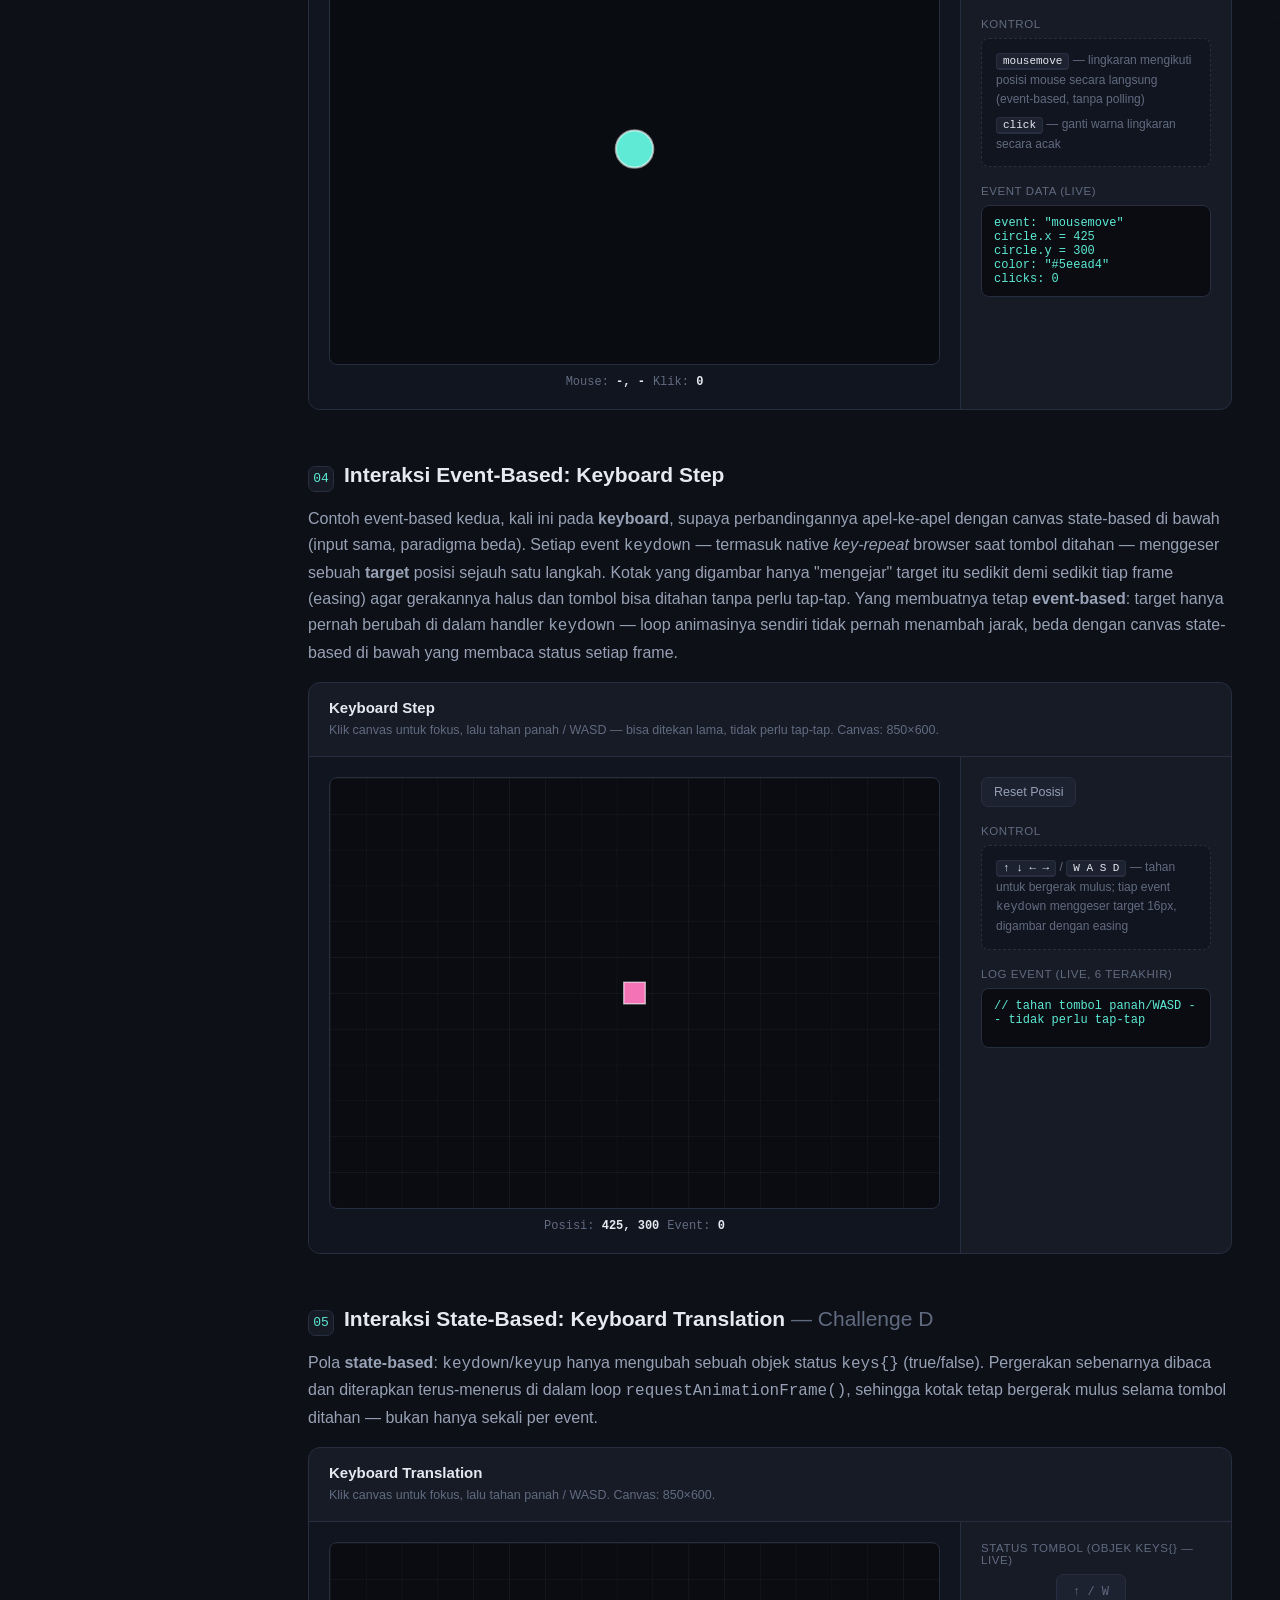
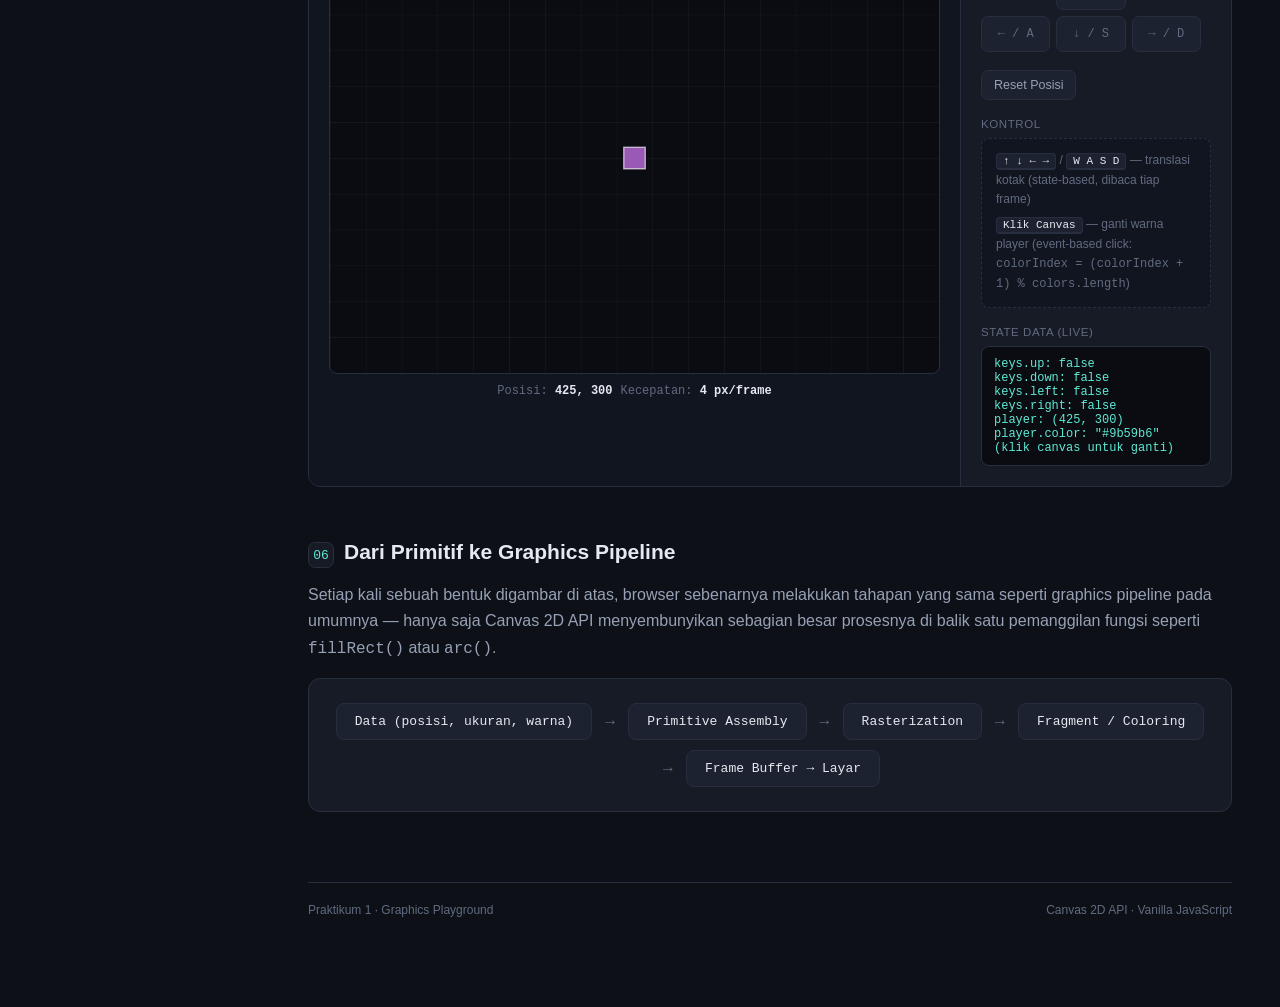
==== commit 321c8c33: "praktikm 6" ====
--- a/praktikum1.html
+++ b/praktikum1.html
@@ -59,6 +59,12 @@
         <li>
           <a class="nav-link" data-page="p5" href="praktikum5.html">
             Praktikum 5 — Lighting &amp; Texture
+            <span class="nav-badge live">Live</span>
+          </a>
+        </li>
+        <li>
+          <a class="nav-link" data-page="p6" href="praktikum6.html">
+            Praktikum 6 — Three.js
             <span class="nav-badge live">Live</span>
           </a>
         </li>
--- a/css/style.css
+++ b/css/style.css
@@ -619,6 +619,48 @@
   .p5-hud, .p5-concepts { grid-template-columns: 1fr; }
 }
 
+/* ---------- Praktikum 6 ---------- */
+.p6-playground { --p6-accent: #fbbf24; }
+.p6-canvas-wrap { min-width: 0; }
+#p6-canvas { width: 100%; aspect-ratio: 900 / 560; height: auto; display: block; cursor: grab; }
+#p6-canvas:active { cursor: grabbing; }
+.p6-controls { flex-basis: 310px; gap: 15px; }
+.p6-controls .control-group { gap: 6px; }
+.p6-controls input[type="range"] { width: 100%; accent-color: var(--p6-accent); }
+.p6-controls input[type="range"]:disabled { opacity: 0.35; cursor: not-allowed; }
+.p6-controls output { color: var(--p6-accent); font: 11px var(--mono); }
+.p6-controls .control-group > label:first-child { display: flex; justify-content: space-between; }
+.p6-orbit-group { padding-top: 12px; border-top: 1px solid var(--border); }
+.p6-param { display: flex; justify-content: space-between; font-size: 12px; color: var(--text-dim); margin-top: 4px; }
+.p6-hud { display: grid; grid-template-columns: repeat(2, minmax(0, 1fr)); gap: 7px 14px; width: 100%; }
+.p6-hud span { color: var(--text-faint); }
+.p6-hud b { color: var(--text); font: 500 11px var(--mono); }
+.p6-status { color: var(--p6-accent); border-color: rgba(251, 191, 36, 0.35); background: rgba(251, 191, 36, 0.08); }
+.p6-list { margin: 0; padding-left: 20px; color: var(--text-dim); line-height: 1.9; font-size: 14px; }
+.p6-list code, .p6-prose code, .p6-table code { font-size: 12px; color: var(--accent); background: var(--panel-2); border: 1px solid var(--border); padding: 1px 6px; border-radius: 5px; }
+.p6-table-wrap { overflow-x: auto; border: 1px solid var(--border); border-radius: var(--radius-sm); max-width: 820px; }
+.p6-table { width: 100%; border-collapse: collapse; font-size: 13.5px; }
+.p6-table th { text-align: left; font-size: 11.5px; letter-spacing: 0.04em; color: var(--accent); background: var(--panel-2); padding: 10px 14px; }
+.p6-table td { padding: 10px 14px; border-top: 1px solid var(--border); color: var(--text-dim); vertical-align: top; }
+.p6-table td:first-child { color: var(--text); white-space: nowrap; }
+.p6-table kbd { background: var(--panel-2); border: 1px solid var(--border); border-bottom-width: 2px; padding: 1px 6px; border-radius: 4px; font: 11px var(--mono); color: var(--text); }
+.p6-note { margin-top: 14px; font-size: 13.5px; max-width: 820px; }
+.p6-prose { max-width: 860px; }
+.p6-prose h3 { font-size: 16px; margin: 22px 0 8px; }
+.p6-prose h3:first-child { margin-top: 0; }
+.p6-prose p { font-size: 14px; }
+.p6-accent { color: var(--accent); }
+.p6-code { background: #0a0c12; border: 1px solid var(--border); border-radius: var(--radius-sm); padding: 14px 16px; margin: 0 0 1em; overflow-x: auto; }
+.p6-code code { font: 13px var(--mono); color: var(--text); }
+.p6-checklist { list-style: none; margin: 0; padding: 0; display: grid; gap: 8px; color: var(--text-dim); font-size: 14px; }
+.p6-checklist li { display: flex; align-items: center; gap: 10px; }
+.p6-checklist input { accent-color: var(--ok); }
+@media (max-width: 720px) {
+  .p6-controls { flex-basis: 100%; }
+  .p6-hud { grid-template-columns: 1fr; }
+  .p6-table td:first-child { white-space: normal; }
+}
+
 @media (max-width: 980px) {
   .sidebar { position: fixed; left: 0; top: 0; z-index: 40; transform: translateX(-100%); transition: transform 0.2s; box-shadow: var(--shadow); }
   .sidebar.open { transform: translateX(0); }
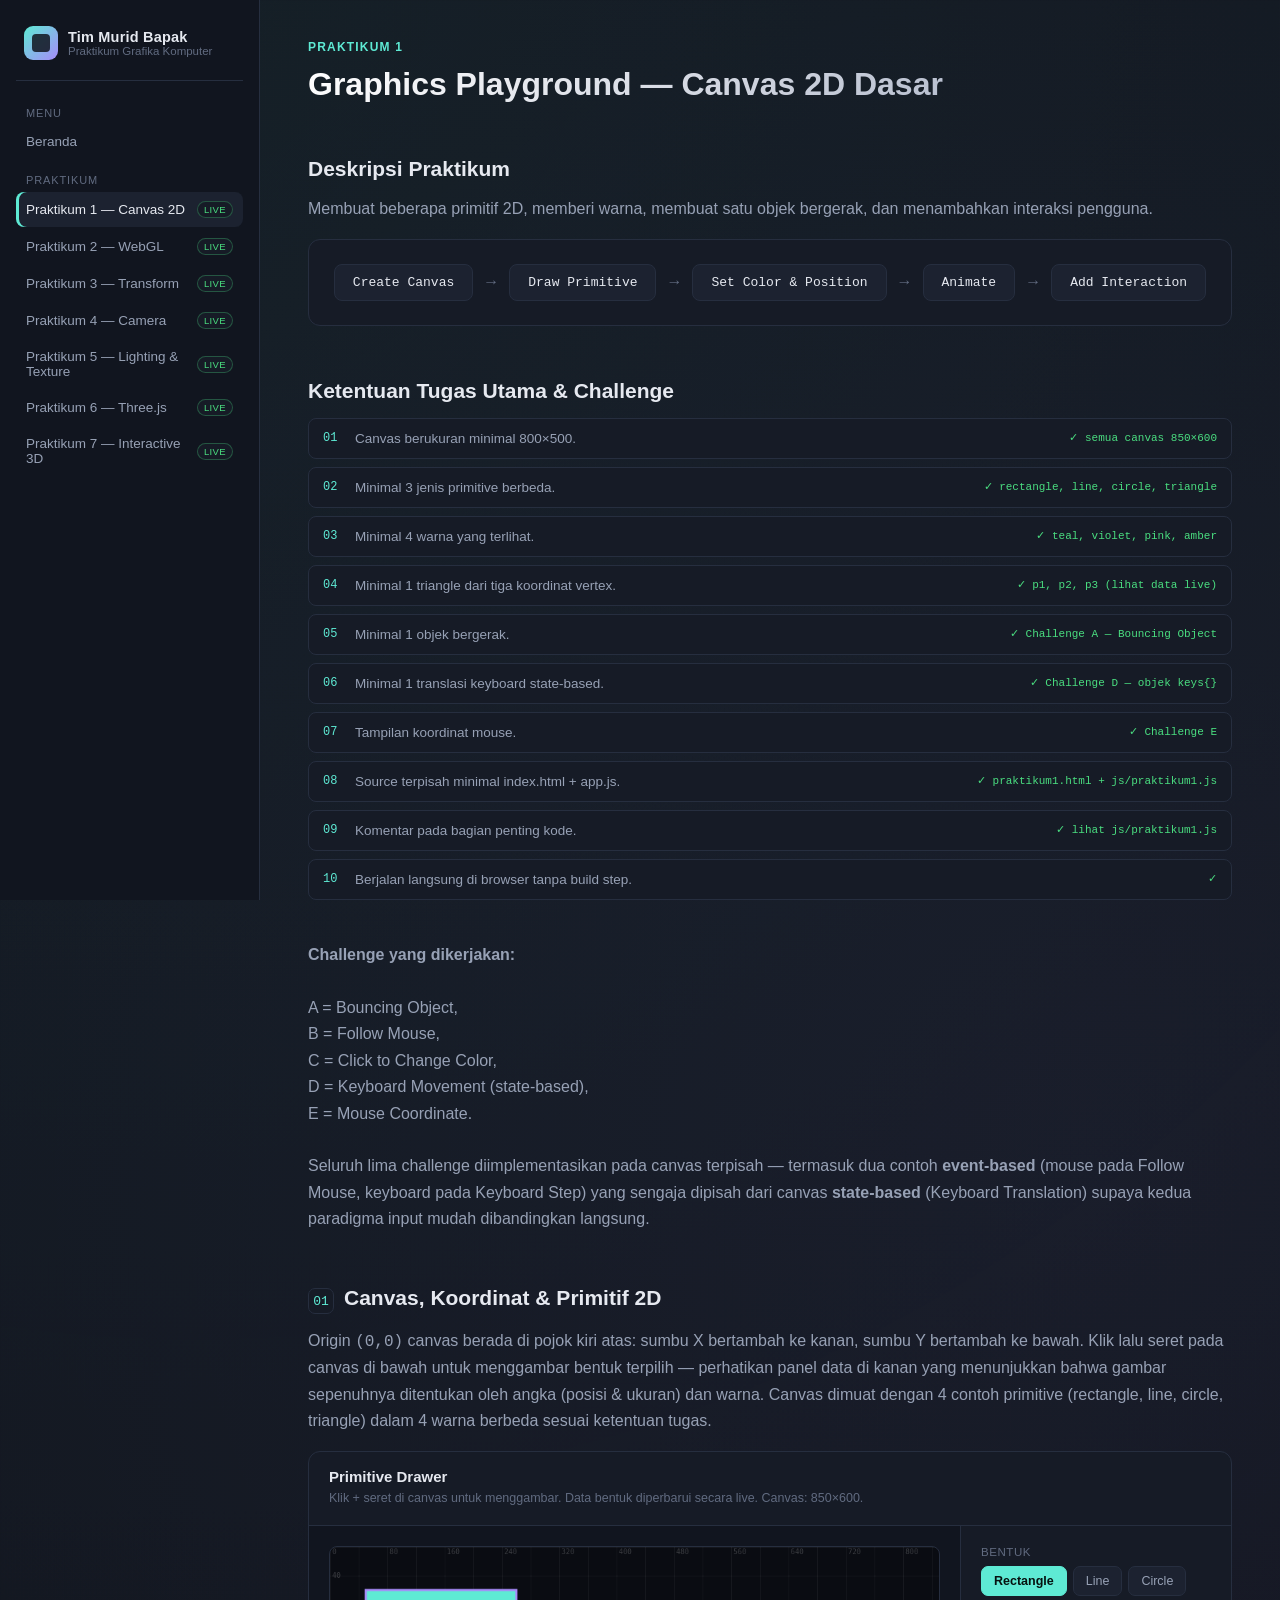
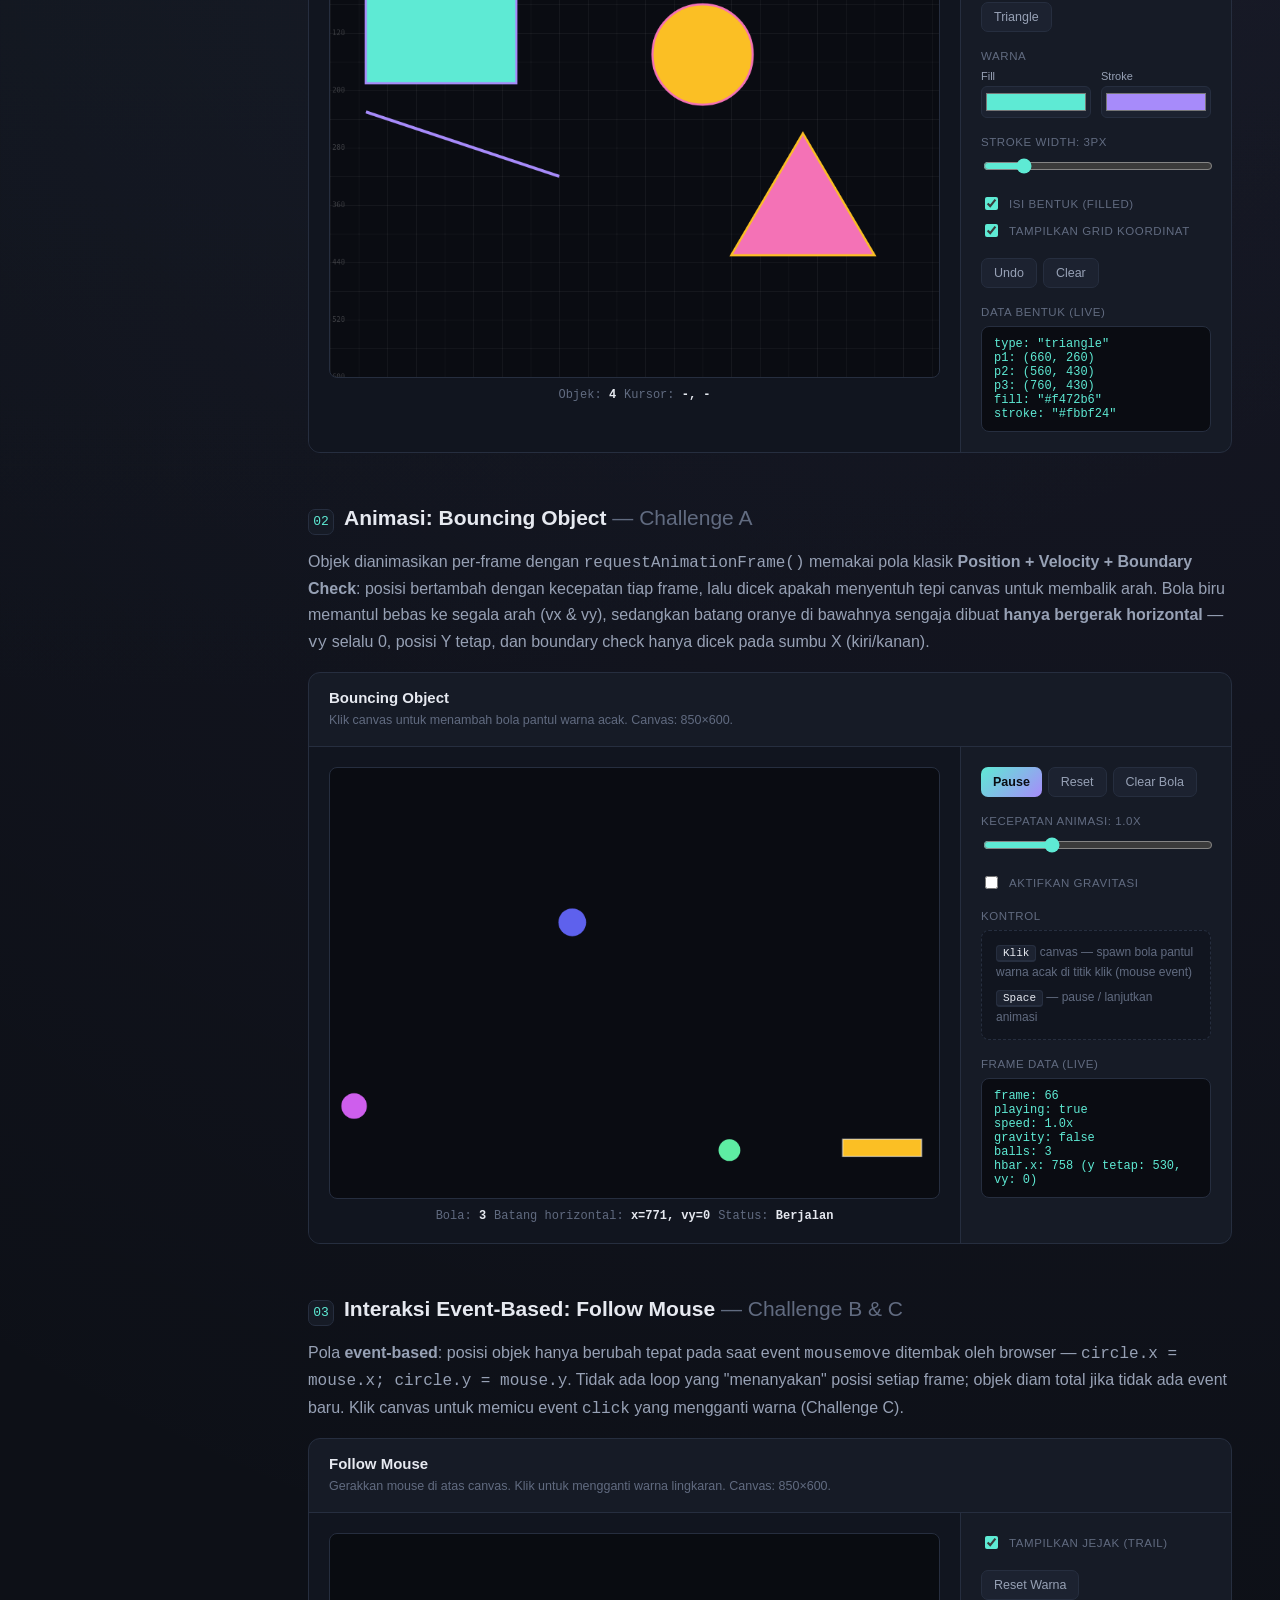
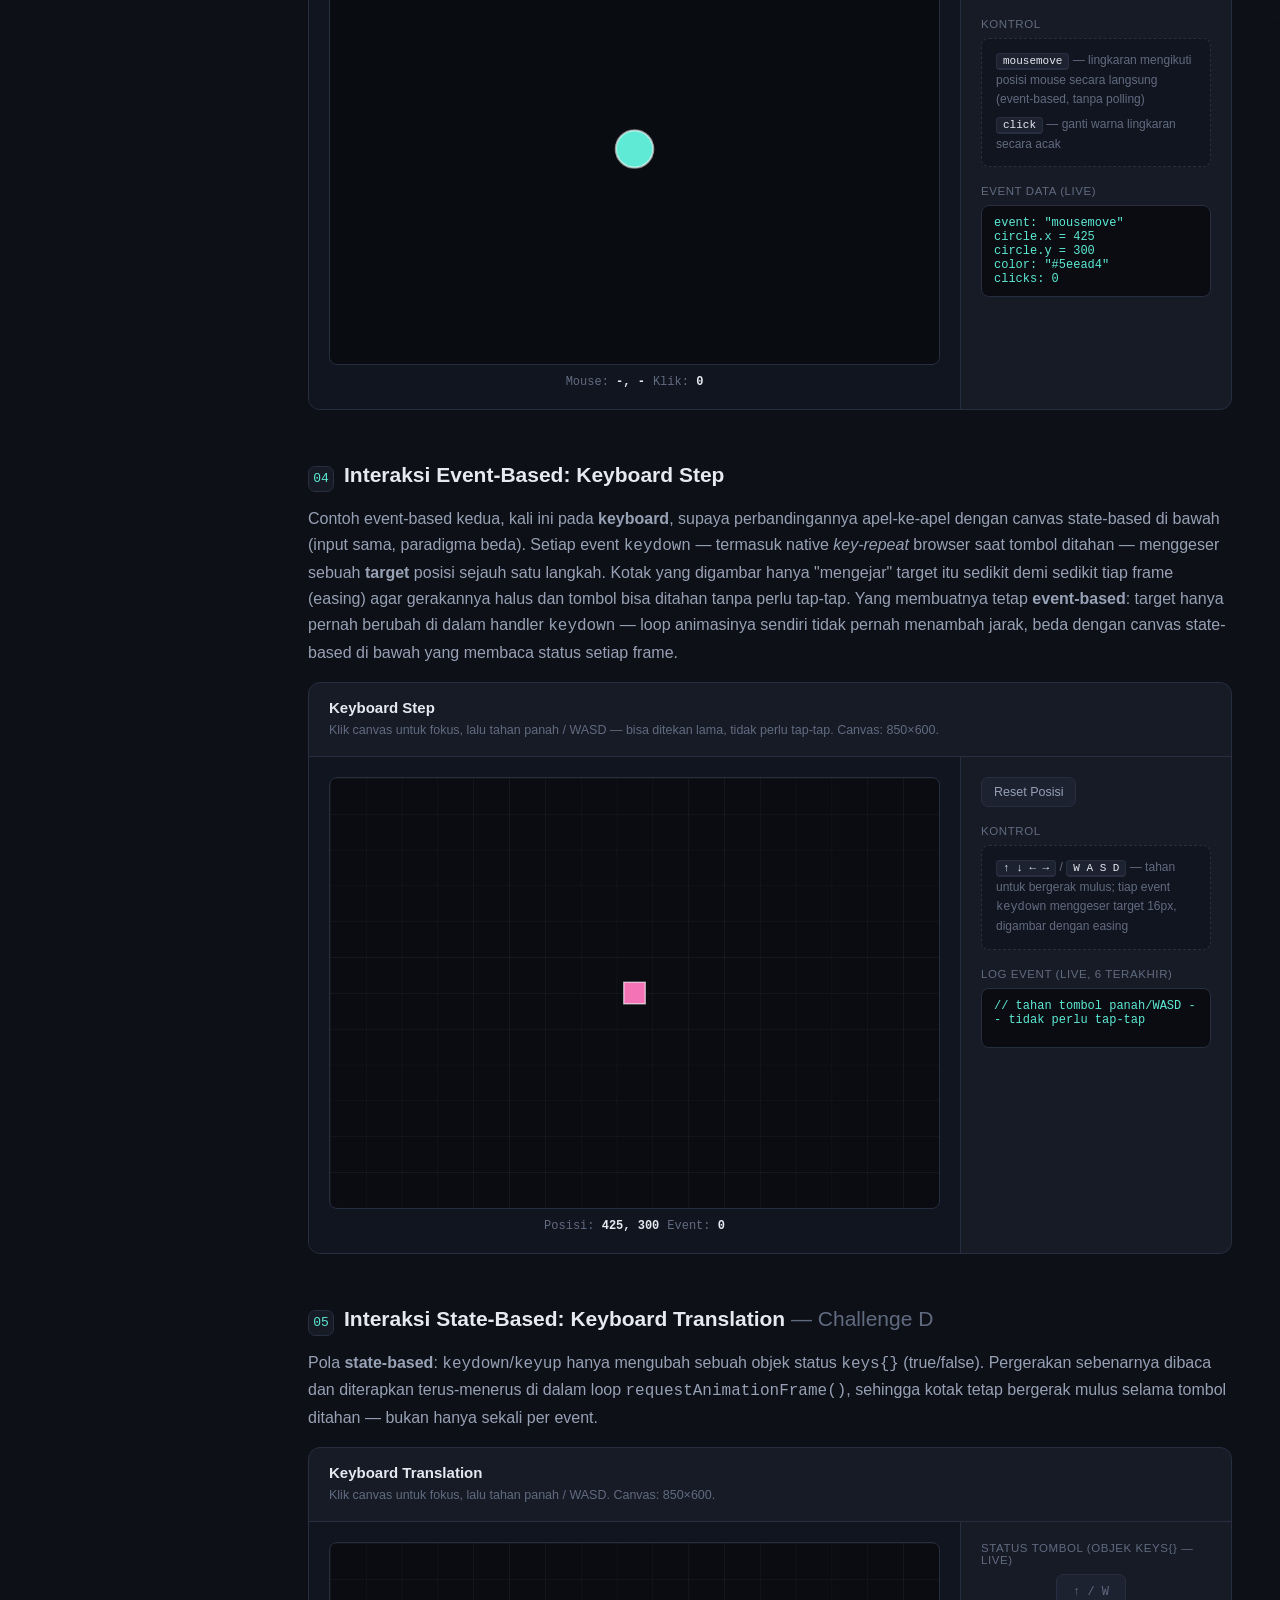
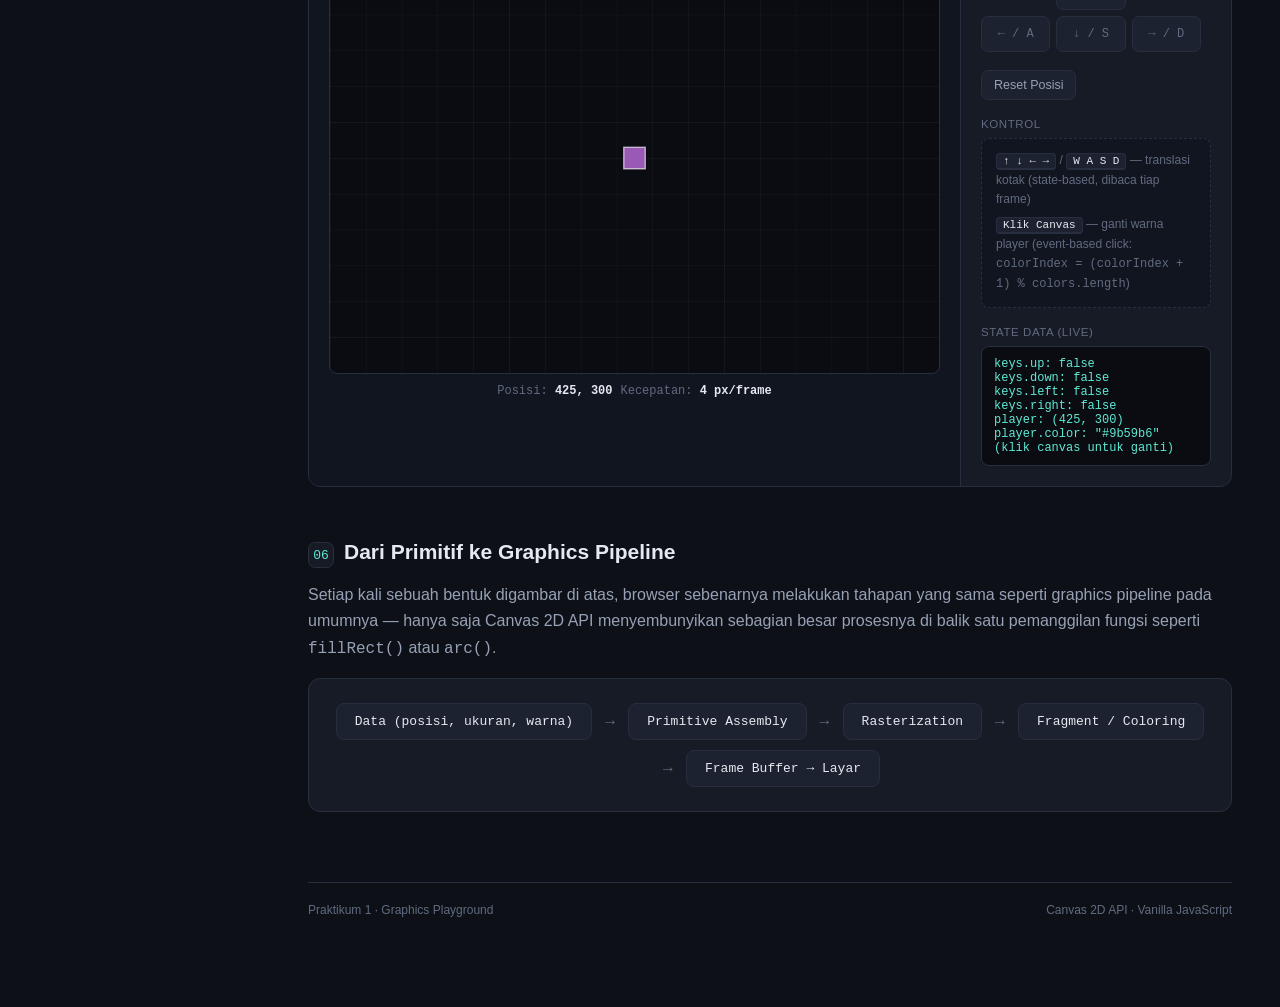
==== commit 89e34386: "praktikum 7" ====
--- a/praktikum1.html
+++ b/praktikum1.html
@@ -65,6 +65,12 @@
         <li>
           <a class="nav-link" data-page="p6" href="praktikum6.html">
             Praktikum 6 — Three.js
+            <span class="nav-badge live">Live</span>
+          </a>
+        </li>
+        <li>
+          <a class="nav-link" data-page="p7" href="praktikum7.html">
+            Praktikum 7 — Interactive 3D
             <span class="nav-badge live">Live</span>
           </a>
         </li>
--- a/css/style.css
+++ b/css/style.css
@@ -661,6 +661,39 @@
   .p6-table td:first-child { white-space: normal; }
 }
 
+/* ---------- Praktikum 7 ---------- */
+.p7-playground { --p7-accent: #fbbf24; }
+.p7-canvas-wrap { min-width: 0; }
+#p7-canvas { width: 100%; aspect-ratio: 900 / 560; height: auto; display: block; cursor: grab; touch-action: none; }
+.p7-controls { flex-basis: 310px; gap: 15px; }
+.p7-controls .control-group { gap: 6px; }
+.p7-controls input[type="range"] { width: 100%; accent-color: var(--p7-accent); }
+.p7-controls input[type="range"]:disabled { opacity: 0.35; cursor: not-allowed; }
+.p7-controls output { color: var(--p7-accent); font: 11px var(--mono); }
+.p7-controls .control-group > label:first-child { display: flex; justify-content: space-between; }
+.p7-section { padding-top: 12px; border-top: 1px solid var(--border); }
+.p7-panorama-status { font: 11px var(--mono); color: var(--text-faint); line-height: 1.5; }
+.p7-clips .btn { flex: 1 1 0; padding: 7px 6px; font-size: 11.5px; }
+.p7-hud { display: grid; grid-template-columns: repeat(2, minmax(0, 1fr)); gap: 7px 14px; width: 100%; }
+.p7-hud span { color: var(--text-faint); min-width: 0; overflow-wrap: anywhere; }
+.p7-hud b { color: var(--text); font: 500 11px var(--mono); }
+.p7-info { width: 100%; background: #0a0c12; border: 1px solid var(--border); border-radius: var(--radius-sm); padding: 12px 14px; }
+.p7-info-title { display: flex; justify-content: space-between; gap: 10px; flex-wrap: wrap; font-size: 11.5px; letter-spacing: 0.05em; text-transform: uppercase; color: var(--accent); margin-bottom: 8px; }
+.p7-info-title span { text-transform: none; letter-spacing: 0; color: var(--text-faint); font: 11px var(--mono); }
+.p7-info dl { display: grid; grid-template-columns: 120px minmax(0, 1fr); gap: 5px 12px; margin: 0; font: 11.5px var(--mono); }
+.p7-info dt { color: var(--text-faint); }
+.p7-info dd { margin: 0; color: var(--text); overflow-wrap: anywhere; }
+.p7-list li { margin-bottom: 10px; line-height: 1.7; }
+.p7-subheading { font-size: 16px; margin: 26px 0 12px; }
+.p7-wide { max-width: none; }
+.p7-after-table { margin-top: 16px; }
+@media (max-width: 720px) {
+  .p7-controls { flex-basis: 100%; }
+  .p7-hud { grid-template-columns: 1fr; }
+  .p7-info dl { grid-template-columns: 1fr; gap: 2px; }
+  .p7-info dd { margin-bottom: 6px; }
+}
+
 @media (max-width: 980px) {
   .sidebar { position: fixed; left: 0; top: 0; z-index: 40; transform: translateX(-100%); transition: transform 0.2s; box-shadow: var(--shadow); }
   .sidebar.open { transform: translateX(0); }
